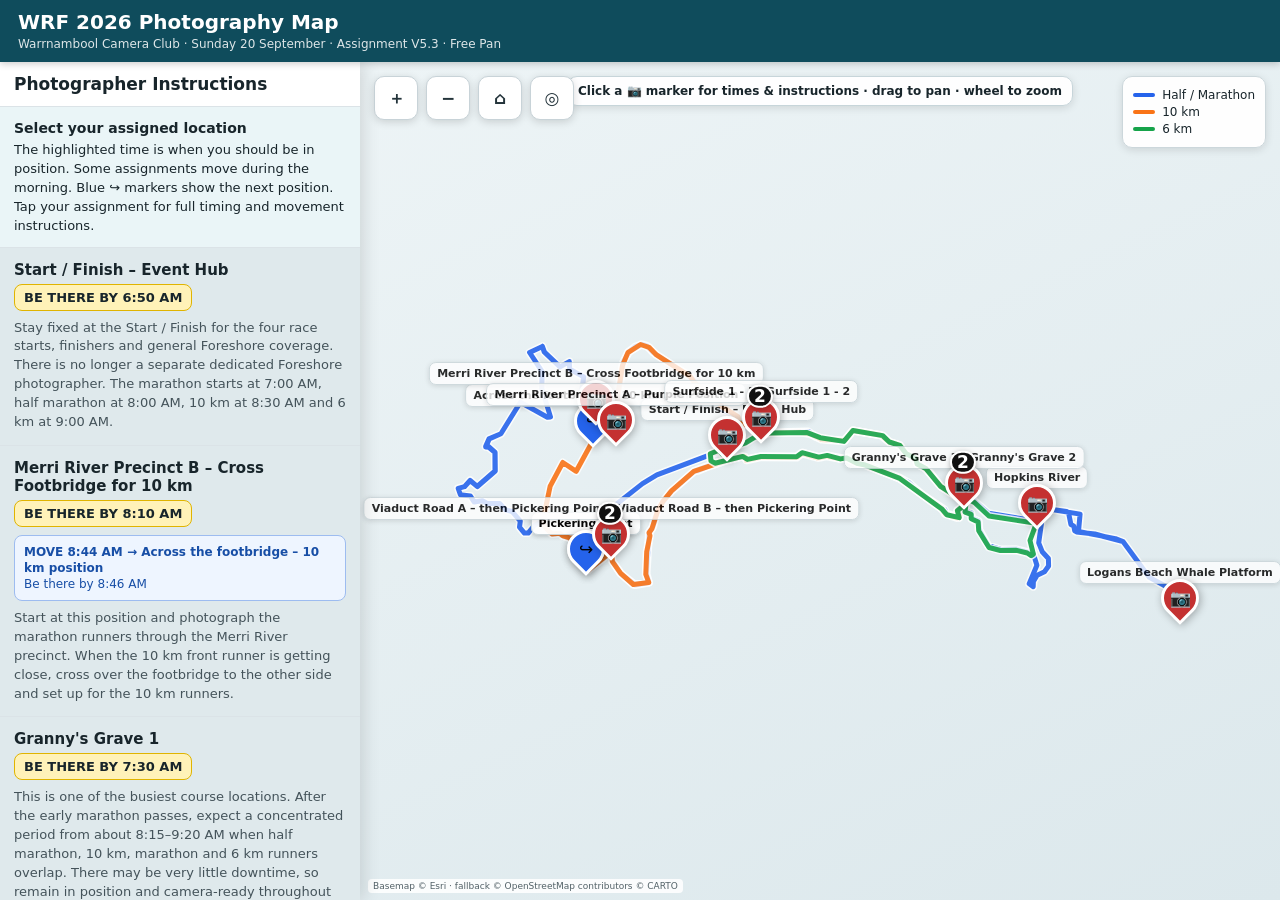
==== site/running-festival/index.html @ f6f51ef0 "Update index.html" ====
<!doctype html>
<html lang="en">
<head>
<meta charset="utf-8">
<meta name="viewport" content="width=device-width,initial-scale=1,viewport-fit=cover">
<meta name="theme-color" content="#0f4c5c">
<title>WRF 2026 Photography Map</title>
<style>
:root{--teal:#0f4c5c;--teal2:#14697a;--ink:#18252b;--muted:#5c6970;--panel:#fff;--line:#dbe3e7;--warn:#fff2b8;--warn-border:#e0b400;--bg:#eef3f5;--shadow:0 8px 28px rgba(0,0,0,.18)}
*{box-sizing:border-box}
html{height:100%;height:100dvh}
body{height:100%;min-height:100%;margin:0;font-family:system-ui,-apple-system,Segoe UI,Roboto,Arial,sans-serif;color:var(--ink);background:var(--bg);overscroll-behavior:none}
@supports(height:100svh){html{height:100svh}}
@supports(height:100dvh){html{height:100dvh}}
button,a{font:inherit}button{cursor:pointer}
#app{height:100%;min-height:0;display:grid;grid-template-rows:auto minmax(0,1fr);overflow:hidden}
header{background:var(--teal);color:#fff;padding:10px 14px;display:flex;align-items:center;gap:12px;z-index:40;box-shadow:0 2px 7px rgba(0,0,0,.2)}
header .title{min-width:0;flex:1}header h1{font-size:18px;line-height:1.15;margin:0;font-weight:750}header p{font-size:12px;margin:3px 0 0;opacity:.86;white-space:nowrap;overflow:hidden;text-overflow:ellipsis}
.header-btn{border:1px solid rgba(255,255,255,.55);background:#fff;color:var(--teal);border-radius:9px;padding:8px 10px;font-weight:800}.short-label{display:none}.desktop-hint{display:none}
main{position:relative;min-height:0;overflow:hidden}
#map{position:absolute;inset:0;background:linear-gradient(155deg,#edf4f6,#dce8ec);touch-action:none;overflow:hidden}
#tiles{position:absolute;inset:0;overflow:hidden}.tile{position:absolute;width:256px;height:256px;user-select:none;pointer-events:none}.tile.failed{display:none}
#overlay{position:absolute;inset:0;width:100%;height:100%;overflow:visible}.route{fill:none;stroke-linecap:round;stroke-linejoin:round;vector-effect:non-scaling-stroke}.route-shadow{fill:none;stroke:#fff;stroke-opacity:.82;stroke-width:8;stroke-linecap:round;stroke-linejoin:round;vector-effect:non-scaling-stroke}
.marker{position:absolute;transform:translate(-50%,-100%);z-index:8;border:0;background:transparent;padding:0}.pin{width:38px;height:38px;border-radius:50% 50% 50% 0;transform:rotate(-45deg);background:#c43131;border:3px solid #fff;box-shadow:0 2px 8px rgba(0,0,0,.3);display:grid;place-items:center}.pin span{transform:rotate(45deg);font-size:17px}.marker.selected .pin{background:#0f4c5c;scale:1.12}.marker-label{position:absolute;left:50%;top:5px;transform:translate(-50%,-100%);background:rgba(255,255,255,.96);border:1px solid #cad5d9;border-radius:7px;padding:4px 7px;font-size:11px;font-weight:700;white-space:nowrap;box-shadow:0 1px 5px rgba(0,0,0,.15);display:none}.marker.selected .marker-label{display:block}
.map-controls{position:absolute;top:10px;left:10px;z-index:25;display:grid;gap:7px}.map-controls button{width:42px;height:42px;border:1px solid #c8d3d8;background:#fff;border-radius:10px;box-shadow:0 2px 8px rgba(0,0,0,.15);font-weight:800;color:#24343b}.map-controls button.wide{width:auto;padding:0 11px}
.legend{position:absolute;right:10px;top:10px;z-index:22;background:rgba(255,255,255,.95);border:1px solid #ccd7db;border-radius:10px;padding:8px 10px;font-size:12px;box-shadow:0 2px 8px rgba(0,0,0,.12)}.leg{display:flex;gap:7px;align-items:center;margin:3px 0}.sw{width:22px;border-top:4px solid;border-radius:3px}
#drawer{position:absolute;z-index:35;background:#fff;box-shadow:var(--shadow);overflow:auto;overscroll-behavior:contain}.drawer-head{position:sticky;top:0;background:#fff;border-bottom:1px solid var(--line);padding:13px 14px;display:flex;align-items:center;gap:10px;z-index:3}.drawer-head h2{font-size:17px;margin:0;flex:1}.close{border:0;background:#eef3f5;border-radius:50%;width:34px;height:34px;font-size:18px}.mobile-back{display:none;border:0;background:#fff;color:#0f4c5c;border-radius:9px;padding:8px 10px;font-weight:800;margin-right:4px}
#listDrawer{left:0;top:0;bottom:0;width:min(380px,92vw);transform:translateX(-105%);transition:.2s ease}#listDrawer.open{transform:translateX(0)}
.location-card{padding:12px 14px;border-bottom:1px solid var(--line);cursor:pointer}.location-card:hover{background:#f4f8f9}.location-card h3{font-size:15px;margin:0 0 5px}.mini-time{display:inline-block;background:#fff2b8;border:1px solid #e0b400;border-radius:8px;padding:5px 9px;font-size:13px;font-weight:900}.mini-comment{font-size:13px;color:#44535a;margin:8px 0 0;line-height:1.45}.instruction-intro{padding:12px 14px;background:#eaf5f7;border-bottom:1px solid var(--line);font-size:13px;line-height:1.45}.instruction-intro strong{display:block;font-size:14px;margin-bottom:3px}
#detail{right:14px;bottom:14px;width:min(430px,calc(100vw - 28px));max-height:calc(100% - 28px);border-radius:14px;display:none}#detail.open{display:block}.detail-body{padding:14px}.place{font-size:20px;margin:0 0 3px}.photographer{color:var(--teal);font-weight:750;margin:0 0 10px}.be-there{background:var(--warn);border:1px solid var(--warn-border);border-radius:10px;padding:11px 12px;margin:0 0 12px}.be-there strong{display:block;font-size:21px;letter-spacing:.01em;margin-bottom:4px}.be-there p{margin:0;font-size:13px;line-height:1.4}
.actions{display:flex;gap:8px;flex-wrap:wrap;margin:10px 0 14px}.action{display:inline-flex;align-items:center;justify-content:center;text-decoration:none;border:1px solid #b9c9ce;background:#fff;color:#16333d;border-radius:9px;padding:9px 11px;font-weight:700;font-size:13px}.action.primary{background:var(--teal);border-color:var(--teal);color:#fff}
.section-title{font-size:13px;text-transform:uppercase;letter-spacing:.06em;color:#526167;margin:16px 0 8px;font-weight:800}.times{display:grid;grid-template-columns:repeat(2,minmax(0,1fr));gap:8px}.race{border:1px solid var(--line);border-left:5px solid var(--race);border-radius:9px;padding:8px}.race b{font-size:13px}.race .t{font-size:13px;margin-top:4px}.none{color:#89959a}.sequence{margin:0;padding:0;list-style:none;border-top:1px solid var(--line)}.sequence li{padding:7px 0;border-bottom:1px solid var(--line);font-size:13px}.sequence time{display:inline-block;width:72px;font-weight:800}.movement{margin:12px 0;padding:11px 12px;border:2px solid #2563eb;border-radius:10px;background:#eef5ff}.movement strong{display:block;font-size:15px;margin-bottom:5px;color:#174ea6}.movement p{margin:4px 0;font-size:13px;line-height:1.4}.footnote{font-size:11px;color:#6c797e;line-height:1.4;margin-top:14px;padding-top:10px;border-top:1px solid var(--line)}
.attribution{position:absolute;left:8px;bottom:7px;z-index:21;background:rgba(255,255,255,.88);padding:2px 5px;border-radius:4px;font-size:9px;color:#526167}.attribution a{color:#365d6a;text-decoration:none}.toast{position:absolute;left:50%;bottom:18px;transform:translateX(-50%) translateY(120px);background:#17242a;color:#fff;padding:9px 13px;border-radius:999px;font-size:12px;z-index:60;transition:.2s}.toast.show{transform:translateX(-50%) translateY(0)}
@media(max-width:720px){
  .full-label{display:none}.short-label{display:inline}
  body{overflow:hidden}
  header{
    padding:calc(9px + env(safe-area-inset-top,0px)) 12px 9px;
    min-height:58px;
  }
  header h1{font-size:16px}
  header p{font-size:11px}
  .header-btn,.close,.mobile-back,.action{min-height:44px}
  .header-btn{padding:8px 12px}
  .legend{font-size:11px;top:auto;bottom:10px;right:8px;padding:6px 8px}
  .map-controls{top:8px;left:8px}
  .map-controls button{width:44px;height:44px}
  .times{grid-template-columns:1fr}
  #instructionHint{
    top:58px!important;
    font-size:11px!important;
    max-width:calc(100% - 20px);
    white-space:normal!important;
    text-align:center
  }

  /* Full-screen mobile panels. The panel itself never scrolls;
     only the content section does. This is consistent across
     iPhone Safari and Android Chrome. */
  #listDrawer,#detail{
    position:fixed;
    inset:0;
    width:100%!important;
    height:100%;
    height:100dvh;
    max-height:none!important;
    border-radius:0!important;
    transform:none!important;
    background:#fff;
    overflow:hidden!important;
    overscroll-behavior:none;
    padding:0;
    z-index:100;
    display:none;
    flex-direction:column;
  }
  @supports(height:100svh){
    #listDrawer,#detail{height:100svh}
  }
  @supports(height:100dvh){
    #listDrawer,#detail{height:100dvh}
  }
  #listDrawer.open,#detail.open{display:flex}

  #listDrawer .drawer-head,#detail .drawer-head{
    position:relative;
    flex:0 0 auto;
    top:auto;
    padding:calc(10px + env(safe-area-inset-top,0px)) 14px 10px;
    min-height:60px;
    background:#0f4c5c;
    color:#fff;
    border-bottom:0;
    box-shadow:0 2px 8px rgba(0,0,0,.15);
    z-index:3;
  }
  #listDrawer .drawer-head h2,#detail .drawer-head h2{
    font-size:19px;
    line-height:1.2;
  }
  .close{
    background:#fff;
    color:#0f4c5c;
    width:44px;
    height:44px;
    flex:0 0 44px;
  }
  .mobile-back{
    display:inline-flex!important;
    align-items:center;
    justify-content:center;
    min-width:90px;
    height:44px;
    margin-right:2px;
  }

  .instruction-intro{
    flex:0 0 auto;
    background:#eef7f9;
    font-size:14px;
    line-height:1.45;
    padding:13px 16px;
  }
  #locationList{
    flex:1 1 auto;
    min-height:0;
    overflow-y:auto;
    overflow-x:hidden;
    -webkit-overflow-scrolling:touch;
    overscroll-behavior-y:contain;
    touch-action:pan-y;
    padding-bottom:calc(18px + env(safe-area-inset-bottom,0px));
  }
  .location-card{
    padding:16px;
    border-bottom:1px solid #dbe3e7;
    background:#fff;
  }
  .location-card h3{font-size:18px;margin-bottom:8px}
  .mini-time{font-size:15px;padding:7px 10px}
  .mini-comment{font-size:15px;line-height:1.5;color:#33434a}

  #detail .detail-body{
    flex:1 1 auto;
    min-height:0;
    overflow-y:auto;
    overflow-x:hidden;
    -webkit-overflow-scrolling:touch;
    overscroll-behavior-y:contain;
    touch-action:pan-y;
    padding:16px 16px calc(24px + env(safe-area-inset-bottom,0px));
  }
  .place{font-size:23px}
  .be-there{padding:14px}
  .be-there strong{font-size:24px}
  .be-there p{font-size:15px;line-height:1.5}
  .actions{display:grid;grid-template-columns:1fr;gap:8px}
  .action{
    font-size:15px;
    padding:11px 13px;
    display:flex;
    align-items:center;
    justify-content:center;
  }
  .section-title{font-size:14px}
  .race b,.race .t,.sequence li{font-size:15px}
  .sequence time{width:80px}
  .footnote{font-size:13px}
  .movement{scroll-margin-top:72px}

  body.instructions-open #map{visibility:hidden}
}

/* Desktop layout: persistent location list + large map + optional detail panel */
@media(min-width:900px){
  .mobile-hint{display:none}.desktop-hint{display:inline}
  header{
    min-height:62px;
    padding:10px 18px;
  }
  header h1{font-size:20px}
  header p{font-size:12px}
  #locationsBtn{display:none}

  main{background:#dfe9ec}

  #listDrawer{
    display:flex;
    flex-direction:column;
    position:absolute;
    left:0;top:0;bottom:0;
    width:360px;
    transform:none!important;
    border-radius:0;
    box-shadow:4px 0 16px rgba(0,0,0,.12);
    overflow:hidden;
    z-index:32;
  }
  #listDrawer .drawer-head{
    position:relative;
    flex:0 0 auto;
    padding:12px 14px;
    background:#fff;
  }
  #listDrawer .close{display:none}
  #listDrawer .instruction-intro{
    flex:0 0 auto;
    padding:11px 14px;
  }
  #locationList{
    flex:1 1 auto;
    min-height:0;
    overflow-y:auto;
    overscroll-behavior:contain;
  }

  #map{
    left:360px;
    right:0;
    cursor:grab;
  }
  #map:active{cursor:grabbing}

  .map-controls{
    top:14px;
    left:14px;
    display:flex;
    gap:8px;
  }
  .map-controls button{
    width:44px;height:44px;
    font-size:17px;
  }
  .legend{
    right:14px;
    top:14px;
    font-size:12px;
  }
  #instructionHint{
    top:14px!important;
    font-size:12px!important;
  }

  #detail{
    position:absolute;
    top:0;right:0;bottom:0;
    width:430px;
    max-height:none;
    border-radius:0;
    box-shadow:-4px 0 18px rgba(0,0,0,.16);
    overflow:hidden;
    z-index:36;
  }
  #detail.open{display:flex;flex-direction:column}
  #detail .drawer-head{
    position:relative;
    flex:0 0 auto;
    background:#fff;
  }
  #detail .detail-body{
    flex:1 1 auto;
    min-height:0;
    overflow-y:auto;
    padding:16px;
  }
  #detail .mobile-back{display:none!important}

  .location-card{
    padding:13px 14px;
  }
  .location-card h3{font-size:15px}
  .location-card:hover{background:#edf5f7}
  .location-card:focus-within{background:#edf5f7}

  .marker-label{
    display:block;
    opacity:.86;
  }
  .marker.selected .marker-label{opacity:1}
}

/* On wide desktop screens, keep the map visible beside the detail panel. */
@media(min-width:1250px){
  body.detail-open #map{right:430px}
}

@media(min-width:1000px){#detail{right:18px;bottom:18px}.marker-label{display:block;opacity:.82}.marker.selected .marker-label{opacity:1}}

.marker-group{position:absolute;transform:translate(-50%,-100%);z-index:12}
.marker-group .pin{position:relative}
.marker-count{
  position:absolute;right:-11px;top:-11px;min-width:23px;height:23px;padding:0 5px;
  border-radius:999px;background:#111;color:#fff;border:2px solid #fff;
  font-size:11px;font-weight:800;line-height:19px;text-align:center;
  box-shadow:0 1px 5px rgba(0,0,0,.28)
}

.group-tabs{
  display:flex;gap:6px;margin:10px 0 14px;overflow-x:auto;
  -webkit-overflow-scrolling:touch;scrollbar-width:none
}
.group-tabs::-webkit-scrollbar{display:none}
.group-tab{
  flex:0 0 auto;min-height:40px;padding:8px 12px;border:1px solid #b8c7ce;
  border-radius:999px;background:#fff;color:#27424d;font-size:13px;
  font-weight:800;cursor:pointer;white-space:nowrap;text-decoration:none;
  display:inline-flex;align-items:center;justify-content:center
}
.group-tab.active{background:#0f4c5c;color:#fff;border-color:#0f4c5c}

</style>
</head>
<body>
<div id="app">
<header>
  <div class="title"><h1>WRF 2026 Photography Map</h1><p>Warrnambool Camera Club · Sunday 20 September · Assignment V5.3 · Free Pan</p></div>
  <button class="header-btn" id="locationsBtn"><span class="full-label">Photographer Instructions</span><span class="short-label">Instructions</span></button>
</header>
<main>
  <div id="map" aria-label="Race course photography map">
    <div id="tiles"></div>
    <svg id="overlay"><g id="routeLayer"></g></svg>
    <div id="markerLayer"></div>
    <div class="map-controls">
      <button id="zoomIn" title="Zoom in">＋</button>
      <button id="zoomOut" title="Zoom out">−</button>
      <button id="fitBtn" title="Show full course">⌂</button>
      <button id="locateBtn" title="Show my location">◎</button>
    </div>
    <div id="instructionHint" style="position:absolute;left:50%;top:10px;transform:translateX(-50%);z-index:23;background:rgba(255,255,255,.96);border:1px solid #c7d5da;border-radius:10px;padding:7px 10px;font-size:12px;font-weight:750;box-shadow:0 2px 8px rgba(0,0,0,.12);white-space:nowrap">
      <span class="mobile-hint">Tap a 📷 marker for times &amp; instructions</span><span class="desktop-hint">Click a 📷 marker for times &amp; instructions · drag to pan · wheel to zoom</span>
    </div>
    <div class="legend">
      <div class="leg"><span class="sw" style="border-color:#2563eb"></span>Half / Marathon</div>
      <div class="leg"><span class="sw" style="border-color:#f97316"></span>10 km</div>
      <div class="leg"><span class="sw" style="border-color:#16a34a"></span>6 km</div>
    </div>
    <div class="attribution">Basemap © Esri · fallback © OpenStreetMap contributors © CARTO</div>
  </div>

  <section id="listDrawer" class="drawer" aria-label="Camera locations">
    <div class="drawer-head"><h2>Photographer Instructions</h2><button class="close" data-close="listDrawer">×</button></div>
    <div class="instruction-intro"><strong>Select your assigned location</strong>The highlighted time is when you should be in position. Some assignments move during the morning. Blue ↪ markers show the next position. Tap your assignment for full timing and movement instructions.</div>
    <div id="locationList"></div>
  </section>

  <section id="detail" class="drawer" aria-live="polite">
    <div class="drawer-head"><button class="mobile-back" id="backToLocations">‹ Back</button><h2>Camera location</h2><button class="close" data-close="detail">×</button></div>
    <div class="detail-body" id="detailBody"></div>
  </section>
  <div class="toast" id="toast"></div>
</main>
</div>
<script>
window.WRF_DATA={"event":{"title":"Warrnambool Running Festival 2026","subtitle":"Warrnambool Camera Club Photography Map","date":"Sunday 20 September 2026","starts":{"Marathon":"7:00 AM","Half Marathon":"8:00 AM","10 km":"8:30 AM","6 km":"9:00 AM"},"note":"Version 4 \u2013 Dynamic photographer assignments. There is no dedicated Foreshore photographer. Two photographers work the Merri River precinct, with one crossing the footbridge for the 10 km field. Two photographers start on Viaduct Road and later move to Pickering Point. Front-runner times are planning estimates."},"routes":[{"name":"Half / Marathon course","color":"#2563eb","polyline":"xriiFqqsdZNvAs@Z`Ida@tBvFlJlQ`TeAhDoCrC{E[gGuBf@yBAyLm@cA_A}B_@sEgCsC_DgG_KaDgR{AS{@h@lJte@tBvFlJlQ`TeAhDoCrC{E[gGuBf@{Ok@{AcAkEiAwFqEiHkLA{@aBwG_BgNf@oAe@gFBeRw@}Az@{GWqCd@_GIcBbAiD`AeHhCgLfAcDbDkF`EuJt@]TiARyC}A^s@qAs@[Fg@nBVXgBdAIf@uBtBItEyCp@wEAgGd@cEd@o@Mq@vC{@xFbCd@cAeACsAaAm@{BmAgAcBB{AhBwBz@oMsAj@iKL_@|Ci@Vq@~@OL]ZqHdBkN`NeMlDsKtCE`Bq@Na@vATNsAcBf@Sv@aBp@uCDmDrKaNdMg@`C_BxRiF[sA~StDd@kBzY_GvJdA\\O`BaD~HoF~Fy@pCmA\\}@~CoBlBm@rDuApBcA|NjCpCMlHg@xDgAbCLfS^hC}@AyA`GS`C{@RqB~GiAl@sJdO}HhRyAjBQnAZpB`AnBfC`BdRrBfLBM~@cBhCeDnC}@N{AfEcDb@iFc@gBnFeBDfA~CiEnGiA\\pAzE`GuE`FB|JsCBr@gEnMfLlIdAhEhBx@Ds@dAkBxFCnErHoA|BpA~ATjBtAe@NiDnAaAMmC`@oA@wEtAcBTqB~BkCpALnAsA?_AcBgBk@aB^yAj@EHi@dAeAIeCb@u@^qCNF[k@b@]~ARrBi@t@mApA[v@aB_EqHsBJ_@wAvEYhDoCxC{Fa@gFuBf@{Ok@{AcAkEiAwFqEiHkLcBsI_BgNf@oAe@gFBeRw@}Az@{GWqCd@_GIcBbAiD`AeHpEkQbDkF`EuJt@]n@{EUMmAd@s@qAs@[Fg@nBVXgBdAIf@uBtBItEyCp@wEAgGd@cEd@o@Mq@vC{@xFbCd@cAeACsAaAm@{BmAgAcBB{AhBwBz@oMsAj@iKL_@~Ci@Tq@~@OL]Z{HdBaN`NeMlDsKtCEjA_@d@s@vATNsAcBf@Sv@aBp@uCDmDrKaNdMg@`C_BxRiF[sA`TtDb@kBzY_GvJdA\\O`BaD~HuDrDiBbDIx@mA\\}@~CoBlBm@rDuApBcA|NjCpCMnHg@tDiAdCNfS^hC{@A_B`GO~B{@TqB~GiAl@wJnOyH~QyAjBStA~AzEfC`BdRrBfLBM~@cBhCeDnC}@N{AfEqEb@{Dc@gBnFeBDfA~CcEfGoAd@pAzE`GuE`FB|JsCBr@gEnMdLlIdAlEbBv@Bs@jAiBzFAnEpHqAxBtA~ATjBtAe@NiDnAaAMmC`@oA@wEtAcBTqB~BkCpALnAsA?aAcBeBk@aB^yAj@Eh@wAd@WIeCb@u@^qCNF[k@b@]|ARtBi@t@mApA[v@aB_EqHsBJ_@wAvEYhDoCxC{Fa@gFkBd@cC?yLm@cA_A}B_@sEgCsC_DgG_KaDgR{AQy@h@h@lCt@[OwA","points":392},{"name":"10 km course","color":"#f97316","polyline":"jriiFkqsdZRtAu@b@r@hDbBK\\m@_BuNBg@n@Wg@kFBsRw@yA|@qGUqC`@oFKkBfAoDPwBvDeR~KwUz@o@v@mECe@YEcAb@s@qAaBo@O`BaD~HoF~Fy@pCmA\\}@~CoBlBm@rDyAnC_A~MfClCMjKiA~DYxDJ`Ob@zBeAIcBjKwAb@oC~G_IlMiA~@cHdQeB~Be@pClBvEjD|AhLtAnPPM~@cBhCd@xA]P~OzJuBdF|HvEvM~BpAe@xAwBIeCb@u@^qCNF[k@b@]|ARtBi@t@mApA[v@aB_EqHsBJ_@wA`F]|CmCtCyE[gGkBr@qHOuEw@i@Ns@q@wFcByByAkCqCeG}JeDsR}AQw@h@h@nCf@YSsA","points":99},{"name":"6 km course","color":"#16a34a","polyline":"briiFwqsdZZbBs@r@n@rC~AK^cA{A{Mf@oAe@gFBeRw@}Az@{GWqCn@cFKkBfAoDPwBvDeR~KwUfAmAf@uE}A\\s@qAs@YFe@rBN\\iBz@?j@wBrBI`FoDf@cECeGd@eE`@cASe@uDx@eFkBcBlXuDtF_AxCVHO`BaD~HoF~Fy@pCmA\\}@~CoBlBm@rDuAnBcA~NpCxCq@vKcA|EB|Rz@jGhAvCnBlLb@W[_B","points":61}],"locations":[{"id":"start-finish-event-hub","name":"Start / Finish \u2013 Event Hub","photographer":"","lat":-38.392931,"lon":142.482328,"beThereBy":"6:50 AM","comment":"Stay fixed at the Start / Finish for the four race starts, finishers and general Foreshore coverage. There is no longer a separate dedicated Foreshore photographer. The marathon starts at 7:00 AM, half marathon at 8:00 AM, 10 km at 8:30 AM and 6 km at 9:00 AM.","raceTimes":{"Marathon":[{"time":"7:00 AM","km":0.0},{"time":"7:13 AM","km":3.1},{"time":"10:01 AM","km":42.0}],"Half Marathon":[{"time":"8:00 AM","km":0.0},{"time":"8:10 AM","km":3.1}],"10 km":[{"time":"8:30 AM","km":0.0},{"time":"9:02 AM","km":10.1}],"6 km":[{"time":"9:00 AM","km":0.0},{"time":"9:19 AM","km":6.2}]},"chronological":[{"time":"7:00 AM","race":"Marathon","km":0.0},{"time":"7:13 AM","race":"Marathon","km":3.1},{"time":"8:00 AM","race":"Half Marathon","km":0.0},{"time":"8:10 AM","race":"Half Marathon","km":3.1},{"time":"8:30 AM","race":"10 km","km":0.0},{"time":"9:00 AM","race":"6 km","km":0.0},{"time":"9:02 AM","race":"10 km","km":10.1},{"time":"9:19 AM","race":"6 km","km":6.2},{"time":"10:01 AM","race":"Marathon","km":42.0}]},{"id":"merri-river-east-move","name":"Merri River Precinct B \u2013 Cross Footbridge for 10 km","photographer":"","lat":-38.390534,"lon":142.471071,"beThereBy":"8:10 AM","comment":"Start at this position and photograph the marathon runners through the Merri River precinct. When the 10 km front runner is getting close, cross over the footbridge to the other side and set up for the 10 km runners.","raceTimes":{"Marathon":[{"time":"8:16 AM","km":11.3},{"time":"9:32 AM","km":28.9}],"Half Marathon":[{"time":"8:47 AM","km":14.2}],"10 km":[{"time":"8:49 AM","km":5.9}],"6 km":[]},"chronological":[{"time":"8:16 AM","race":"Marathon","km":11.3},{"time":"8:47 AM","race":"Half Marathon","km":14.2},{"time":"8:49 AM","race":"10 km","km":5.9},{"time":"9:32 AM","race":"Marathon","km":28.9}],"movement":[{"leaveBy":"8:44 AM","arriveBy":"8:46 AM","name":"Across the footbridge \u2013 10 km position","lat":-38.392026,"lon":142.470827,"note":"At about 8:44 AM, cross over the footbridge and be ready on the other side by about 8:46 AM. The 10 km leader is expected in this precinct at about 8:49 AM, so this gives only a few minutes to reposition. From there concentrate on the 10 km field."}]},{"id":"granny-s-grave-1","name":"Granny's Grave 1","photographer":"","lat":-38.3961965,"lon":142.5026347,"beThereBy":"7:30 AM","comment":"This is one of the busiest course locations. After the early marathon passes, expect a concentrated period from about 8:15\u20139:20 AM when half marathon, 10 km, marathon and 6 km runners overlap. There may be very little downtime, so remain in position and camera-ready throughout that period.","raceTimes":{"Marathon":[{"time":"7:35 AM","km":8.2},{"time":"7:59 AM","km":13.8},{"time":"8:52 AM","km":26.0},{"time":"9:16 AM","km":31.6}],"Half Marathon":[{"time":"8:16 AM","km":5.2},{"time":"8:35 AM","km":10.8}],"10 km":[{"time":"8:37 AM","km":2.4}],"6 km":[{"time":"9:07 AM","km":2.4},{"time":"9:12 AM","km":4.0}]},"chronological":[{"time":"7:35 AM","race":"Marathon","km":8.2},{"time":"7:59 AM","race":"Marathon","km":13.8},{"time":"8:16 AM","race":"Half Marathon","km":5.2},{"time":"8:35 AM","race":"Half Marathon","km":10.8},{"time":"8:37 AM","race":"10 km","km":2.4},{"time":"8:52 AM","race":"Marathon","km":26.0},{"time":"9:07 AM","race":"6 km","km":2.4},{"time":"9:12 AM","race":"6 km","km":4.0},{"time":"9:16 AM","race":"Marathon","km":31.6}]},{"id":"granny-s-grave-2","name":"Granny's Grave 2","photographer":"","lat":-38.3960465,"lon":142.5026821,"beThereBy":"7:30 AM","comment":"This is one of the busiest course locations. After the early marathon passes, expect a concentrated period from about 8:15\u20139:20 AM when half marathon, 10 km, marathon and 6 km runners overlap. There may be very little downtime, so remain in position and camera-ready throughout that period.","raceTimes":{"Marathon":[{"time":"7:35 AM","km":8.2},{"time":"7:59 AM","km":13.8},{"time":"8:52 AM","km":26.0},{"time":"9:16 AM","km":31.6}],"Half Marathon":[{"time":"8:16 AM","km":5.2},{"time":"8:35 AM","km":10.8}],"10 km":[{"time":"8:37 AM","km":2.4}],"6 km":[{"time":"9:07 AM","km":2.4},{"time":"9:12 AM","km":4.0}]},"chronological":[{"time":"7:35 AM","race":"Marathon","km":8.2},{"time":"7:59 AM","race":"Marathon","km":13.8},{"time":"8:16 AM","race":"Half Marathon","km":5.2},{"time":"8:35 AM","race":"Half Marathon","km":10.8},{"time":"8:37 AM","race":"10 km","km":2.4},{"time":"8:52 AM","race":"Marathon","km":26.0},{"time":"9:07 AM","race":"6 km","km":2.4},{"time":"9:12 AM","race":"6 km","km":4.0},{"time":"9:16 AM","race":"Marathon","km":31.6}]},{"id":"hopkins-river","name":"Hopkins River","photographer":"","lat":-38.3975534,"lon":142.5089138,"beThereBy":"7:35 AM","comment":"There are several separate waves here. The marathon passes early, then the half marathon arrives around 8:22\u20138:33 AM. The busiest period is about 8:55\u20139:15 AM, when the marathon and 6 km leaders pass within only a few minutes of each other. Stay set up through that whole window.","raceTimes":{"Marathon":[{"time":"7:42 AM","km":9.8},{"time":"7:56 AM","km":13.2},{"time":"8:59 AM","km":27.7},{"time":"9:13 AM","km":30.9}],"Half Marathon":[{"time":"8:22 AM","km":6.8},{"time":"8:33 AM","km":10.1}],"10 km":[],"6 km":[{"time":"9:10 AM","km":3.4}]},"chronological":[{"time":"7:42 AM","race":"Marathon","km":9.8},{"time":"7:56 AM","race":"Marathon","km":13.2},{"time":"8:22 AM","race":"Half Marathon","km":6.8},{"time":"8:33 AM","race":"Half Marathon","km":10.1},{"time":"8:59 AM","race":"Marathon","km":27.7},{"time":"9:10 AM","race":"6 km","km":3.4},{"time":"9:13 AM","race":"Marathon","km":30.9}]},{"id":"logans-beach-whale-platform","name":"Logans Beach Whale Platform","photographer":"","lat":-38.4039326,"lon":142.5211629,"beThereBy":"7:40 AM","comment":"This is mainly a long-course location and should be less hectic than the shared sections. Expect the marathon leader at about 7:49 AM, the half marathon leader around 8:27 AM, then the marathon leader again near 9:06 AM. There should be useful gaps between the major waves.","raceTimes":{"Marathon":[{"time":"7:49 AM","km":11.4},{"time":"9:06 AM","km":29.3}],"Half Marathon":[{"time":"8:27 AM","km":8.4}],"10 km":[],"6 km":[]},"chronological":[{"time":"7:49 AM","race":"Marathon","km":11.4},{"time":"8:27 AM","race":"Half Marathon","km":8.4},{"time":"9:06 AM","race":"Marathon","km":29.3}]},{"id":"surfside-1-1","name":"Surfside 1 - 1","photographer":"","lat":-38.3917147,"lon":142.4852354,"beThereBy":"8:00 AM","comment":"Expect the marathon first at about 8:07 AM, then a very busy short period around 8:40\u20138:45 AM when the half marathon and 10 km leaders arrive only a couple of minutes apart. The marathon leader returns later around 9:24 AM. Be ready for mixed race fields through the middle part of the morning.","raceTimes":{"Marathon":[{"time":"8:07 AM","km":15.6},{"time":"9:24 AM","km":33.3}],"Half Marathon":[{"time":"8:41 AM","km":12.6}],"10 km":[{"time":"8:43 AM","km":4.2}],"6 km":[]},"chronological":[{"time":"8:07 AM","race":"Marathon","km":15.6},{"time":"8:41 AM","race":"Half Marathon","km":12.6},{"time":"8:43 AM","race":"10 km","km":4.2},{"time":"9:24 AM","race":"Marathon","km":33.3}]},{"id":"surfside-1-2","name":"Surfside 1 - 2","photographer":"","lat":-38.3917071,"lon":142.4853318,"beThereBy":"8:00 AM","comment":"Expect the marathon first at about 8:07 AM, then a very busy short period around 8:40\u20138:45 AM when the half marathon and 10 km leaders arrive only a couple of minutes apart. The marathon leader returns later around 9:24 AM. Be ready for mixed race fields through the middle part of the morning.","raceTimes":{"Marathon":[{"time":"8:07 AM","km":15.6},{"time":"9:24 AM","km":33.3}],"Half Marathon":[{"time":"8:41 AM","km":12.6}],"10 km":[{"time":"8:43 AM","km":4.2}],"6 km":[]},"chronological":[{"time":"8:07 AM","race":"Marathon","km":15.6},{"time":"8:41 AM","race":"Half Marathon","km":12.6},{"time":"8:43 AM","race":"10 km","km":4.2},{"time":"9:24 AM","race":"Marathon","km":33.3}]},{"id":"merri-river","name":"Merri River Precinct A \u2013 Purple Position","photographer":"","lat":-38.391926,"lon":142.472799,"beThereBy":"8:10 AM","comment":"Stay at the Purple position on the Price Street side of the Merri precinct. Photograph the runners through this section and remain here while the second Merri photographer moves across for the 10 km field.","raceTimes":{"Marathon":[{"time":"8:16 AM","km":17.6},{"time":"9:32 AM","km":35.4}],"Half Marathon":[{"time":"8:47 AM","km":14.6}],"10 km":[{"time":"8:49 AM","km":6.3}],"6 km":[]},"chronological":[{"time":"8:16 AM","race":"Marathon","km":17.6},{"time":"8:47 AM","race":"Half Marathon","km":14.6},{"time":"8:49 AM","race":"10 km","km":6.3},{"time":"9:32 AM","race":"Marathon","km":35.4}],"movement":[]},{"id":"viaduct-pickering-early","name":"Viaduct Road A \u2013 then Pickering Point","photographer":"","lat":-38.399636,"lon":142.472367,"beThereBy":"7:00 AM","comment":"START AT VIADUCT ROAD and be in position by 7:00 AM for the marathon. Photograph the marathon runners first, then the front of the 10 km field. As soon as the front 10 km runners are through, move across to Pickering Point. This is the early mover and should be at Pickering in time for the half-marathon leaders.","raceTimes":{"Marathon":[{"time":"8:36 AM","km":22.3},{"time":"9:52 AM","km":39.9}],"Half Marathon":[{"time":"9:03 AM","km":19.3}],"10 km":[{"time":"8:55 AM","km":8.1}],"6 km":[]},"chronological":[{"time":"8:36 AM","race":"Marathon","km":22.3},{"time":"8:55 AM","race":"10 km","km":8.1},{"time":"9:03 AM","race":"Half Marathon","km":19.3},{"time":"9:52 AM","race":"Marathon","km":39.9}],"movement":[{"leaveBy":"8:56 AM","arriveBy":"8:59 AM","name":"Pickering Point","lat":-38.400599,"lon":142.470157,"note":"MOVE TO PICKERING POINT immediately after the front 10 km runners. Aim to be in position by 8:59 AM for the half-marathon leaders, then remain for the later marathon pass."}]},{"id":"viaduct-pickering-late","name":"Viaduct Road B \u2013 then Pickering Point","photographer":"","lat":-38.399556000000004,"lon":142.47241699999998,"beThereBy":"7:00 AM","comment":"START AT VIADUCT ROAD and be in position by 7:00 AM for the marathon. Photograph the marathon runners first, then stay longer for more of the 10 km field. Once you have good 10 km coverage, move across to Pickering Point for the later marathon runners.","raceTimes":{"Marathon":[{"time":"8:36 AM","km":22.3},{"time":"9:52 AM","km":39.9}],"Half Marathon":[{"time":"9:03 AM","km":19.3}],"10 km":[{"time":"8:55 AM","km":8.1}],"6 km":[]},"chronological":[{"time":"8:36 AM","race":"Marathon","km":22.3},{"time":"8:55 AM","race":"10 km","km":8.1},{"time":"9:03 AM","race":"Half Marathon","km":19.3},{"time":"9:52 AM","race":"Marathon","km":39.9}],"movement":[{"leaveBy":"9:10 AM","arriveBy":"9:15 AM","name":"Pickering Point","lat":-38.400599,"lon":142.470157,"note":"MOVE TO PICKERING POINT after giving the 10 km field longer coverage. Be there well before the later marathon leader, expected around 9:51\u20139:52 AM."}]}]};</script>
<script>
(()=>{
'use strict';
const D=window.WRF_DATA;
function decodePolyline(s){let i=0,lat=0,lon=0,a=[];while(i<s.length){let b,sh=0,r=0;do{b=s.charCodeAt(i++)-63;r|=(b&31)<<sh;sh+=5}while(b>=32);lat+=r&1?~(r>>1):r>>1;sh=0;r=0;do{b=s.charCodeAt(i++)-63;r|=(b&31)<<sh;sh+=5}while(b>=32);lon+=r&1?~(r>>1):r>>1;a.push([lat/1e5,lon/1e5])}return a}
D.routes.forEach(r=>{if(r.polyline&&!r.coordinates)r.coordinates=decodePolyline(r.polyline)});
const map=document.getElementById('map'), tiles=document.getElementById('tiles'), svg=document.getElementById('overlay'), routeLayer=document.getElementById('routeLayer'), markerLayer=document.getElementById('markerLayer');
const detail=document.getElementById('detail'), detailBody=document.getElementById('detailBody'), listDrawer=document.getElementById('listDrawer');
const raceColors={'Marathon':'#2563eb','Half Marathon':'#7c3aed','10 km':'#f97316','6 km':'#16a34a'};
let W=1,H=1,zoom=14,center={lat:-38.396,lon:142.490},drag=null,selected=null,userMarker=null,tileDragX=0,tileDragY=0;


function world(lat,lon,z){const scale=256*Math.pow(2,z); const x=(lon+180)/360*scale; const s=Math.sin(lat*Math.PI/180); const y=(.5-Math.log((1+s)/(1-s))/(4*Math.PI))*scale; return{x,y};}
function unworld(x,y,z){const scale=256*Math.pow(2,z);const lon=x/scale*360-180;const n=Math.PI-2*Math.PI*y/scale;const lat=180/Math.PI*Math.atan(.5*(Math.exp(n)-Math.exp(-n)));return{lat,lon};}
function screen(lat,lon){const c=world(center.lat,center.lon,zoom),p=world(lat,lon,zoom);return{x:W/2+(p.x-c.x),y:H/2+(p.y-c.y)};}
function centerFromScreenShift(dx,dy){const c=world(center.lat,center.lon,zoom);center=unworld(c.x-dx,c.y-dy,zoom);}
function tileUrl(z,x,y,provider=0){
  if(provider===0)return `https://server.arcgisonline.com/ArcGIS/rest/services/World_Street_Map/MapServer/tile/${z}/${y}/${x}`;
  const s=['a','b','c','d'][Math.abs(x+y)%4];return `https://${s}.basemaps.cartocdn.com/rastertiles/voyager/${z}/${x}/${y}.png`;
}
function renderTiles(){
  tiles.innerHTML=''; const c=world(center.lat,center.lon,zoom); const left=c.x-W/2, top=c.y-H/2; const x0=Math.floor(left/256), y0=Math.floor(top/256), x1=Math.floor((left+W)/256), y1=Math.floor((top+H)/256); const max=Math.pow(2,zoom);
  for(let ty=y0;ty<=y1;ty++)for(let tx=x0;tx<=x1;tx++){
    if(ty<0||ty>=max)continue; const wx=((tx%max)+max)%max; const img=new Image(); img.className='tile'; img.style.left=(tx*256-left)+'px'; img.style.top=(ty*256-top)+'px'; img.alt=''; img.draggable=false; img.dataset.fallback='0'; img.src=tileUrl(zoom,wx,ty,0); img.onerror=()=>{if(img.dataset.fallback==='0'){img.dataset.fallback='1';img.src=tileUrl(zoom,wx,ty,1);}else img.classList.add('failed');}; tiles.appendChild(img);
  }
}
function pathD(coords){return coords.map((p,i)=>{const q=screen(p[0],p[1]);return(i?'L':'M')+q.x.toFixed(1)+' '+q.y.toFixed(1)}).join(' ')}
function renderRoutes(){routeLayer.innerHTML='';D.routes.forEach(r=>{const shadow=document.createElementNS('http://www.w3.org/2000/svg','path');shadow.setAttribute('d',pathD(r.coordinates));shadow.setAttribute('class','route-shadow');routeLayer.appendChild(shadow);const p=document.createElementNS('http://www.w3.org/2000/svg','path');p.setAttribute('d',pathD(r.coordinates));p.setAttribute('class','route');p.setAttribute('stroke',r.color);p.setAttribute('stroke-width','5');p.setAttribute('stroke-opacity','.9');routeLayer.appendChild(p);});}

function haversineMeters(a,b){
  const R=6371000,toRad=v=>v*Math.PI/180;
  const dLat=toRad(b.lat-a.lat),dLon=toRad(b.lon-a.lon);
  const la1=toRad(a.lat),la2=toRad(b.lat);
  const h=Math.sin(dLat/2)**2+Math.cos(la1)*Math.cos(la2)*Math.sin(dLon/2)**2;
  return 2*R*Math.asin(Math.sqrt(h));
}
function locationGroupFor(id){
  const base=D.locations.find(x=>x.id===id);
  if(!base)return [];
  return D.locations
    .filter(x=>haversineMeters(base,x)<=35)
    .sort((a,b)=>a.name.localeCompare(b.name));
}

function renderMarkers(){
  markerLayer.querySelectorAll('[data-marker],.marker-group,.move-marker').forEach(e=>e.remove());

  const used=new Set();
  D.locations.forEach(l=>{
    if(used.has(l.id))return;

    const group=D.locations.filter(x=>!used.has(x.id)&&haversineMeters(l,x)<=35);
    group.forEach(x=>used.add(x.id));

    const anchor=group[0];
    const q=screen(anchor.lat,anchor.lon);
    const el=document.createElement('button');

    if(group.length>1){
      el.className='marker marker-group';
      el.dataset.group=group.map(x=>x.id).join(',');
      el.innerHTML=`<span class="marker-label">${escapeHtml(group.map(x=>x.name).join(' / '))}</span><span class="pin"><span>📷</span><span class="marker-count">${group.length}</span></span>`;
      el.title=`${group.length} photographers at this location`;
      el.addEventListener('click',e=>{e.stopPropagation();openLocation(group[0].id,true)});
    }else{
      el.className='marker';
      el.dataset.marker=anchor.id;
      el.innerHTML=`<span class="marker-label">${escapeHtml(anchor.photographer||anchor.name)}</span><span class="pin"><span>📷</span></span>`;
      el.title=anchor.name;
      el.addEventListener('click',e=>{e.stopPropagation();openLocation(anchor.id,true)});
    }

    el.style.left=q.x+'px';
    el.style.top=q.y+'px';
    if(group.some(x=>x.id===selected))el.classList.add('selected');
    markerLayer.appendChild(el);
  });

  D.locations.forEach(l=>(l.movement||[]).forEach(m=>{
    const el=document.createElement('button');
    el.className='marker move-marker';
    el.style.zIndex='7';
    el.innerHTML=`<span class="marker-label">${escapeHtml(m.name)}</span><span class="pin" style="background:#2563eb"><span>↪</span></span>`;
    el.title=`Next position: ${m.name}`;
    el.addEventListener('click',e=>{e.stopPropagation();openLocation(l.id,true)});
    const q=screen(m.lat,m.lon);
    el.style.left=q.x+'px';
    el.style.top=q.y+'px';
    markerLayer.appendChild(el);
  }));

  if(userMarker){
    const q=screen(userMarker.lat,userMarker.lon);
    userMarker.el.style.left=q.x+'px';
    userMarker.el.style.top=q.y+'px';
  }
}
function render(full=true){W=map.clientWidth;H=map.clientHeight;svg.setAttribute('viewBox',`0 0 ${W} ${H}`);if(full){tiles.style.transform='';tileDragX=tileDragY=0;renderTiles();}renderRoutes();renderMarkers();}
function fitAll(){let minLat=90,maxLat=-90,minLon=180,maxLon=-180;D.routes.forEach(r=>r.coordinates.forEach(([la,lo])=>{minLat=Math.min(minLat,la);maxLat=Math.max(maxLat,la);minLon=Math.min(minLon,lo);maxLon=Math.max(maxLon,lo)}));center={lat:(minLat+maxLat)/2,lon:(minLon+maxLon)/2};for(let z=17;z>=11;z--){const a=world(maxLat,minLon,z),b=world(minLat,maxLon,z);if(Math.abs(b.x-a.x)<W-80&&Math.abs(b.y-a.y)<H-100){zoom=z;break}}render();}
function raceBox(r,times){const c=raceColors[r];return `<div class="race" style="--race:${c}"><b>${r}</b><div class="t">${times.length?times.map(x=>`${x.time} <span style="color:#7a878c">· km ${x.km.toFixed(1)}</span>`).join('<br>'):'<span class="none">Does not pass this point</span>'}</div></div>`}
function openLocation(id,move=false){const l=D.locations.find(x=>x.id===id);if(!l)return;const hint=document.getElementById('instructionHint');if(hint)hint.style.display='none';selected=id;document.querySelectorAll('.marker').forEach(m=>{const ids=(m.dataset.group||m.dataset.marker||'').split(',');m.classList.toggle('selected',ids.includes(id));});
  if(move){center={lat:l.lat,lon:l.lon};if(zoom<15)zoom=15;render();}
  const photographer=l.photographer?`<p class="photographer">${escapeHtml(l.photographer)}</p>`:'';
  const directions=`https://www.google.com/maps/dir/?api=1&destination=${l.lat},${l.lon}`;
  detailBody.innerHTML=`
    <h3 class="place">${escapeHtml(l.name)}</h3>${photographer}
    ${(()=>{const g=locationGroupFor(l.id);if(g.length<2)return '';return `<div class="group-tabs">${g.map((x,i)=>`<a class="group-tab ${x.id===l.id?'active':''}" href="#${x.id}">${i+1} of ${g.length}</a>`).join('')}</div>`})()}
    <div class="be-there"><strong>BE THERE BY ${escapeHtml(l.beThereBy||'')}</strong><p>${escapeHtml(l.comment)}</p></div>
    <div class="actions"><a class="action primary" target="_blank" rel="noopener" href="${directions}">Directions</a><button class="action" id="copyLink">Copy this location link</button></div>
    ${l.movement&&l.movement.length?`<div class="section-title">Movement plan</div>${l.movement.map(m=>`<div class="movement"><strong>MOVE TO ${escapeHtml(m.name)}</strong><p><b>Leave by ${escapeHtml(m.leaveBy)}</b> · Be there by ${escapeHtml(m.arriveBy)}</p><p>${escapeHtml(m.note)}</p><p><a class="action" target="_blank" rel="noopener" href="https://www.google.com/maps/dir/?api=1&destination=${m.lat},${m.lon}">Directions to next position</a></p></div>`).join('')}`:''}
    <div class="section-title">Front-runner planning times</div>
    <div class="times">${['Marathon','Half Marathon','10 km','6 km'].map(r=>raceBox(r,l.raceTimes[r]||[])).join('')}</div>
    <div class="section-title">Expected sequence</div>
    <ul class="sequence">${l.chronological.length?l.chronological.map(x=>`<li><time>${x.time}</time>${escapeHtml(x.race)} leader <span style="color:#7a878c">(km ${x.km.toFixed(1)})</span></li>`).join(''):'<li>No leader sequence available.</li>'}</ul>
    `;
  detail.classList.add('open');document.body.classList.add('detail-open');
  if(window.matchMedia('(max-width:720px)').matches)document.body.classList.add('instructions-open');
  history.replaceState(null,'','#'+id);
  document.getElementById('copyLink').onclick=()=>copyLink(id);
}
function escapeHtml(s){return String(s??'').replace(/[&<>"']/g,c=>({'&':'&amp;','<':'&lt;','>':'&gt;','"':'&quot;',"'":'&#39;'}[c]))}
function copyLink(id){const url=location.href.split('#')[0]+'#'+id;navigator.clipboard?.writeText(url).then(()=>toast('Location link copied')).catch(()=>prompt('Copy this link',url));}
function toast(msg){const t=document.getElementById('toast');t.textContent=msg;t.classList.add('show');setTimeout(()=>t.classList.remove('show'),1800)}
function buildList(){
  const box=document.getElementById('locationList');
  box.innerHTML=D.locations.map(l=>{
    const move=(l.movement&&l.movement.length)?`<div style="margin-top:8px;padding:8px 9px;background:#eef5ff;border:1px solid #9dbcf0;border-radius:8px;font-size:12px;line-height:1.35;color:#174ea6"><b>MOVE ${escapeHtml(l.movement[0].leaveBy)} → ${escapeHtml(l.movement[0].name)}</b><br>Be there by ${escapeHtml(l.movement[0].arriveBy)}</div>`:'';
    return `<article class="location-card" data-id="${l.id}"><h3>${escapeHtml(l.photographer||l.name)}</h3>${l.photographer?`<div style="font-size:12px;color:#5c6970;margin-bottom:5px">${escapeHtml(l.name)}</div>`:''}<span class="mini-time">BE THERE BY ${escapeHtml(l.beThereBy)}</span>${move}<p class="mini-comment">${escapeHtml(l.comment)}</p></article>`;
  }).join('');
  box.querySelectorAll('.location-card').forEach(c=>c.onclick=()=>{listDrawer.classList.remove('open');openLocation(c.dataset.id,true)});
}
function showUser(lat,lon){if(!userMarker){const el=document.createElement('div');el.style.cssText='position:absolute;width:18px;height:18px;border-radius:50%;background:#147efb;border:4px solid white;box-shadow:0 1px 8px #0008;transform:translate(-50%,-50%);z-index:9';markerLayer.appendChild(el);userMarker={lat,lon,el};}else{userMarker.lat=lat;userMarker.lon=lon}center={lat,lon};if(zoom<15)zoom=15;render();toast('Showing your location')}

// Cross-platform map interaction
let touchMode=null;
let touchStartDistance=0;
let touchLastCenter=null;
let lastTouchTap=0;

function zoomOneStep(direction, clientX, clientY){
  const old=zoom;
  zoom=Math.max(11,Math.min(18,zoom+direction));
  if(old===zoom)return;

  // Keep the tapped/pinched point roughly under the user's fingers.
  if(clientX!=null&&clientY!=null){
    const rect=map.getBoundingClientRect();
    const px=clientX-rect.left, py=clientY-rect.top;
    const before=unworld(
      world(center.lat,center.lon,old).x + (px-W/2),
      world(center.lat,center.lon,old).y + (py-H/2),
      old
    );
    const after=unworld(
      world(center.lat,center.lon,zoom).x + (px-W/2),
      world(center.lat,center.lon,zoom).y + (py-H/2),
      zoom
    );
    center.lat+=before.lat-after.lat;
    center.lon+=before.lon-after.lon;
  }
  render();
}

// Mouse / desktop drag
map.addEventListener('pointerdown',e=>{
  if(e.pointerType!=='mouse')return;
  if(e.button!==0||e.target.closest('.marker')||e.target.closest('.map-controls'))return;
  drag={x:e.clientX,y:e.clientY};
  tileDragX=tileDragY=0;
  map.setPointerCapture?.(e.pointerId);
});
map.addEventListener('pointermove',e=>{
  if(e.pointerType!=='mouse'||!drag)return;
  const dx=e.clientX-drag.x,dy=e.clientY-drag.y;
  drag={x:e.clientX,y:e.clientY};
  centerFromScreenShift(dx,dy);
  render(true);
});
const endMouseDrag=()=>{
  if(!drag)return;
  drag=null;
  render(true);
};
map.addEventListener('pointerup',endMouseDrag);
map.addEventListener('pointercancel',endMouseDrag);

// Touch: one finger pans, two fingers pinch.
map.addEventListener('touchstart',e=>{
  if(e.target.closest('.marker')||e.target.closest('.map-controls'))return;

  if(e.touches.length===1){
    const t=e.touches[0];
    touchMode='pan';
    touchLastCenter={x:t.clientX,y:t.clientY};
    tileDragX=tileDragY=0;
  }else if(e.touches.length===2){
    e.preventDefault();
    touchMode='pinch';
    const a=e.touches[0],b=e.touches[1];
    touchStartDistance=Math.hypot(a.clientX-b.clientX,a.clientY-b.clientY);
    touchLastCenter={x:(a.clientX+b.clientX)/2,y:(a.clientY+b.clientY)/2};
  }
},{passive:false});

map.addEventListener('touchmove',e=>{
  if(touchMode==='pan'&&e.touches.length===1){
    e.preventDefault();
    const t=e.touches[0];
    const dx=t.clientX-touchLastCenter.x,dy=t.clientY-touchLastCenter.y;
    touchLastCenter={x:t.clientX,y:t.clientY};
    centerFromScreenShift(dx,dy);
    render(true);
  }else if(e.touches.length===2){
    e.preventDefault();
    touchMode='pinch';
    const a=e.touches[0],b=e.touches[1];
    const dist=Math.hypot(a.clientX-b.clientX,a.clientY-b.clientY);
    const mid={x:(a.clientX+b.clientX)/2,y:(a.clientY+b.clientY)/2};

    // Step zoom when the pinch changes by ~20%, then reset the reference distance.
    if(touchStartDistance){
      const ratio=dist/touchStartDistance;
      if(ratio>1.20){
        zoomOneStep(1,mid.x,mid.y);
        touchStartDistance=dist;
      }else if(ratio<0.83){
        zoomOneStep(-1,mid.x,mid.y);
        touchStartDistance=dist;
      }
    }
    touchLastCenter=mid;
  }
},{passive:false});

map.addEventListener('touchend',e=>{
  if(e.touches.length===0){
    if(touchMode==='pan'){
      render(true);
      const now=Date.now();
      if(now-lastTouchTap<320&&e.changedTouches.length===1){
        const t=e.changedTouches[0];
        zoomOneStep(1,t.clientX,t.clientY);
        lastTouchTap=0;
      }else{
        lastTouchTap=now;
      }
    }
    touchMode=null;
    touchStartDistance=0;
    touchLastCenter=null;
  }else if(e.touches.length===1){
    const t=e.touches[0];
    touchMode='pan';
    touchLastCenter={x:t.clientX,y:t.clientY};
    touchStartDistance=0;
  }
},{passive:false});

map.addEventListener('touchcancel',()=>{
  touchMode=null;
  touchStartDistance=0;
  touchLastCenter=null;
  render(true);
},{passive:false});

// Wheel/trackpad and desktop double-click
map.addEventListener('wheel',e=>{
  e.preventDefault();
  zoomOneStep(e.deltaY<0?1:-1,e.clientX,e.clientY);
},{passive:false});
map.addEventListener('dblclick',e=>{
  e.preventDefault();
  zoomOneStep(1,e.clientX,e.clientY);
});

document.getElementById('zoomIn').onclick=()=>{zoom=Math.min(18,zoom+1);render()};document.getElementById('zoomOut').onclick=()=>{zoom=Math.max(11,zoom-1);render()};document.getElementById('fitBtn').onclick=fitAll;document.getElementById('locateBtn').onclick=()=>{if(!navigator.geolocation)return toast('Location is not available on this device');navigator.geolocation.getCurrentPosition(p=>showUser(p.coords.latitude,p.coords.longitude),()=>toast('Could not get your location'),{enableHighAccuracy:true,timeout:10000})};
document.getElementById('locationsBtn').onclick=()=>{listDrawer.classList.add('open');document.body.classList.add('instructions-open')};document.querySelectorAll('[data-close]').forEach(b=>b.onclick=()=>{const target=document.getElementById(b.dataset.close);target.classList.remove('open');if(b.dataset.close==='detail')document.body.classList.remove('detail-open');if(!listDrawer.classList.contains('open')&&!detail.classList.contains('open'))document.body.classList.remove('instructions-open')});const backBtn=document.getElementById('backToLocations');if(backBtn)backBtn.onclick=()=>{detail.classList.remove('open');document.body.classList.remove('detail-open');listDrawer.classList.add('open');document.body.classList.add('instructions-open')};


let resizeTimer=null;
function safeResize(){
  clearTimeout(resizeTimer);
  resizeTimer=setTimeout(()=>render(),80);
}
window.addEventListener('resize',safeResize);
if(window.visualViewport){
  window.visualViewport.addEventListener('resize',safeResize);
}window.addEventListener('hashchange',()=>{const id=location.hash.slice(1);if(D.locations.some(x=>x.id===id))openLocation(id,true)});
buildList();fitAll();const hash=location.hash.slice(1);if(hash&&D.locations.some(x=>x.id===hash)){openLocation(hash,true)}else{listDrawer.classList.add('open');if(window.matchMedia('(max-width:720px)').matches)document.body.classList.add('instructions-open')};
})();
</script>
</body>
</html>
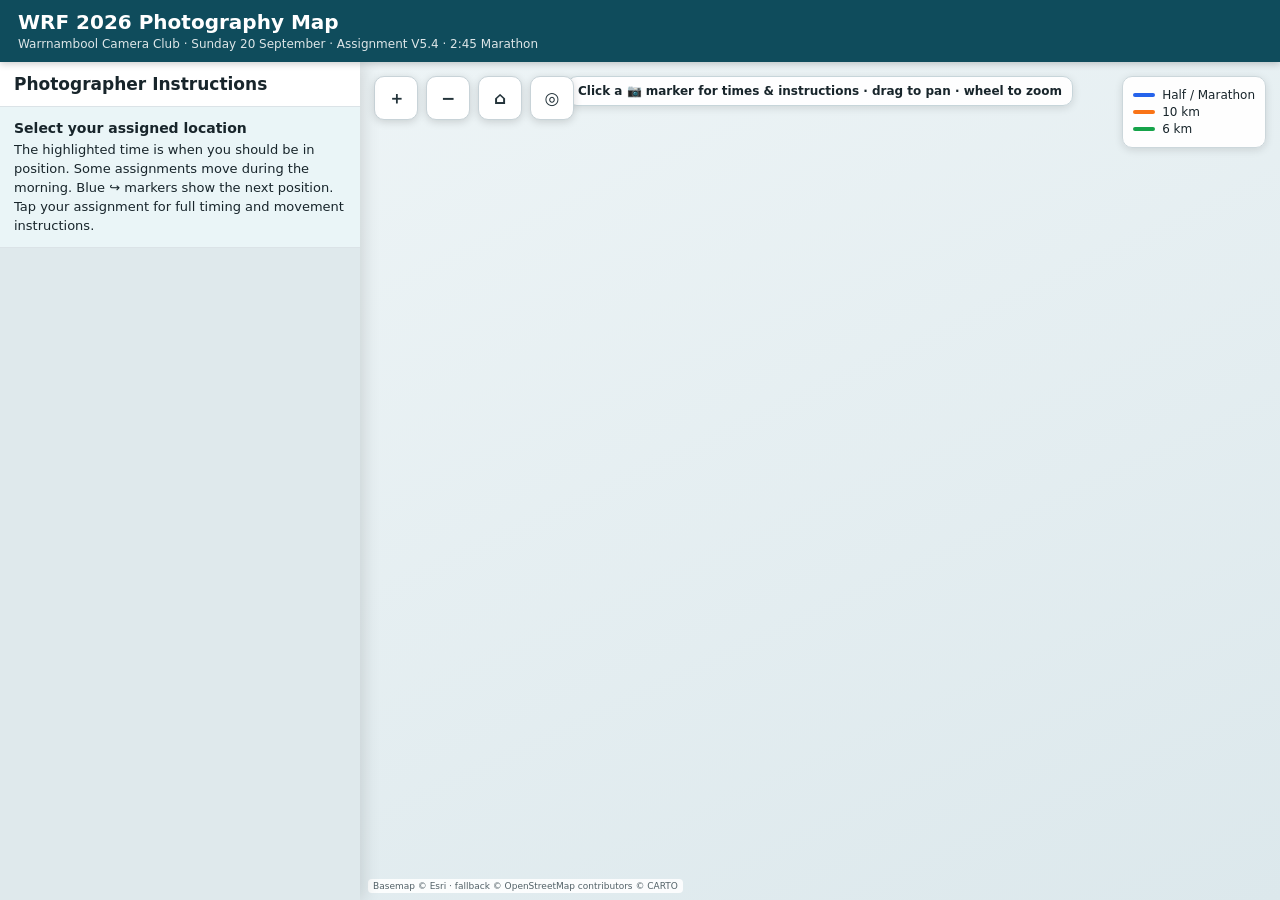
==== commit fa94c786: "Update index.html" ====
--- a/site/running-festival/index.html
+++ b/site/running-festival/index.html
@@ -313,7 +313,7 @@
 <body>
 <div id="app">
 <header>
-  <div class="title"><h1>WRF 2026 Photography Map</h1><p>Warrnambool Camera Club · Sunday 20 September · Assignment V5.3 · Free Pan</p></div>
+  <div class="title"><h1>WRF 2026 Photography Map</h1><p>Warrnambool Camera Club · Sunday 20 September · Assignment V5.4 · 2:45 Marathon</p></div>
   <button class="header-btn" id="locationsBtn"><span class="full-label">Photographer Instructions</span><span class="short-label">Instructions</span></button>
 </header>
 <main>
@@ -351,8 +351,7 @@
   <div class="toast" id="toast"></div>
 </main>
 </div>
-<script>
-window.WRF_DATA={"event":{"title":"Warrnambool Running Festival 2026","subtitle":"Warrnambool Camera Club Photography Map","date":"Sunday 20 September 2026","starts":{"Marathon":"7:00 AM","Half Marathon":"8:00 AM","10 km":"8:30 AM","6 km":"9:00 AM"},"note":"Version 4 \u2013 Dynamic photographer assignments. There is no dedicated Foreshore photographer. Two photographers work the Merri River precinct, with one crossing the footbridge for the 10 km field. Two photographers start on Viaduct Road and later move to Pickering Point. Front-runner times are planning estimates."},"routes":[{"name":"Half / Marathon course","color":"#2563eb","polyline":"xriiFqqsdZNvAs@Z`Ida@tBvFlJlQ`TeAhDoCrC{E[gGuBf@yBAyLm@cA_A}B_@sEgCsC_DgG_KaDgR{AS{@h@lJte@tBvFlJlQ`TeAhDoCrC{E[gGuBf@{Ok@{AcAkEiAwFqEiHkLA{@aBwG_BgNf@oAe@gFBeRw@}Az@{GWqCd@_GIcBbAiD`AeHhCgLfAcDbDkF`EuJt@]TiARyC}A^s@qAs@[Fg@nBVXgBdAIf@uBtBItEyCp@wEAgGd@cEd@o@Mq@vC{@xFbCd@cAeACsAaAm@{BmAgAcBB{AhBwBz@oMsAj@iKL_@|Ci@Vq@~@OL]ZqHdBkN`NeMlDsKtCE`Bq@Na@vATNsAcBf@Sv@aBp@uCDmDrKaNdMg@`C_BxRiF[sA~StDd@kBzY_GvJdA\\O`BaD~HoF~Fy@pCmA\\}@~CoBlBm@rDuApBcA|NjCpCMlHg@xDgAbCLfS^hC}@AyA`GS`C{@RqB~GiAl@sJdO}HhRyAjBQnAZpB`AnBfC`BdRrBfLBM~@cBhCeDnC}@N{AfEcDb@iFc@gBnFeBDfA~CiEnGiA\\pAzE`GuE`FB|JsCBr@gEnMfLlIdAhEhBx@Ds@dAkBxFCnErHoA|BpA~ATjBtAe@NiDnAaAMmC`@oA@wEtAcBTqB~BkCpALnAsA?_AcBgBk@aB^yAj@EHi@dAeAIeCb@u@^qCNF[k@b@]~ARrBi@t@mApA[v@aB_EqHsBJ_@wAvEYhDoCxC{Fa@gFuBf@{Ok@{AcAkEiAwFqEiHkLcBsI_BgNf@oAe@gFBeRw@}Az@{GWqCd@_GIcBbAiD`AeHpEkQbDkF`EuJt@]n@{EUMmAd@s@qAs@[Fg@nBVXgBdAIf@uBtBItEyCp@wEAgGd@cEd@o@Mq@vC{@xFbCd@cAeACsAaAm@{BmAgAcBB{AhBwBz@oMsAj@iKL_@~Ci@Tq@~@OL]Z{HdBaN`NeMlDsKtCEjA_@d@s@vATNsAcBf@Sv@aBp@uCDmDrKaNdMg@`C_BxRiF[sA`TtDb@kBzY_GvJdA\\O`BaD~HuDrDiBbDIx@mA\\}@~CoBlBm@rDuApBcA|NjCpCMnHg@tDiAdCNfS^hC{@A_B`GO~B{@TqB~GiAl@wJnOyH~QyAjBStA~AzEfC`BdRrBfLBM~@cBhCeDnC}@N{AfEqEb@{Dc@gBnFeBDfA~CcEfGoAd@pAzE`GuE`FB|JsCBr@gEnMdLlIdAlEbBv@Bs@jAiBzFAnEpHqAxBtA~ATjBtAe@NiDnAaAMmC`@oA@wEtAcBTqB~BkCpALnAsA?aAcBeBk@aB^yAj@Eh@wAd@WIeCb@u@^qCNF[k@b@]|ARtBi@t@mApA[v@aB_EqHsBJ_@wAvEYhDoCxC{Fa@gFkBd@cC?yLm@cA_A}B_@sEgCsC_DgG_KaDgR{AQy@h@h@lCt@[OwA","points":392},{"name":"10 km course","color":"#f97316","polyline":"jriiFkqsdZRtAu@b@r@hDbBK\\m@_BuNBg@n@Wg@kFBsRw@yA|@qGUqC`@oFKkBfAoDPwBvDeR~KwUz@o@v@mECe@YEcAb@s@qAaBo@O`BaD~HoF~Fy@pCmA\\}@~CoBlBm@rDyAnC_A~MfClCMjKiA~DYxDJ`Ob@zBeAIcBjKwAb@oC~G_IlMiA~@cHdQeB~Be@pClBvEjD|AhLtAnPPM~@cBhCd@xA]P~OzJuBdF|HvEvM~BpAe@xAwBIeCb@u@^qCNF[k@b@]|ARtBi@t@mApA[v@aB_EqHsBJ_@wA`F]|CmCtCyE[gGkBr@qHOuEw@i@Ns@q@wFcByByAkCqCeG}JeDsR}AQw@h@h@nCf@YSsA","points":99},{"name":"6 km course","color":"#16a34a","polyline":"briiFwqsdZZbBs@r@n@rC~AK^cA{A{Mf@oAe@gFBeRw@}Az@{GWqCn@cFKkBfAoDPwBvDeR~KwUfAmAf@uE}A\\s@qAs@YFe@rBN\\iBz@?j@wBrBI`FoDf@cECeGd@eE`@cASe@uDx@eFkBcBlXuDtF_AxCVHO`BaD~HoF~Fy@pCmA\\}@~CoBlBm@rDuAnBcA~NpCxCq@vKcA|EB|Rz@jGhAvCnBlLb@W[_B","points":61}],"locations":[{"id":"start-finish-event-hub","name":"Start / Finish \u2013 Event Hub","photographer":"","lat":-38.392931,"lon":142.482328,"beThereBy":"6:50 AM","comment":"Stay fixed at the Start / Finish for the four race starts, finishers and general Foreshore coverage. There is no longer a separate dedicated Foreshore photographer. The marathon starts at 7:00 AM, half marathon at 8:00 AM, 10 km at 8:30 AM and 6 km at 9:00 AM.","raceTimes":{"Marathon":[{"time":"7:00 AM","km":0.0},{"time":"7:13 AM","km":3.1},{"time":"10:01 AM","km":42.0}],"Half Marathon":[{"time":"8:00 AM","km":0.0},{"time":"8:10 AM","km":3.1}],"10 km":[{"time":"8:30 AM","km":0.0},{"time":"9:02 AM","km":10.1}],"6 km":[{"time":"9:00 AM","km":0.0},{"time":"9:19 AM","km":6.2}]},"chronological":[{"time":"7:00 AM","race":"Marathon","km":0.0},{"time":"7:13 AM","race":"Marathon","km":3.1},{"time":"8:00 AM","race":"Half Marathon","km":0.0},{"time":"8:10 AM","race":"Half Marathon","km":3.1},{"time":"8:30 AM","race":"10 km","km":0.0},{"time":"9:00 AM","race":"6 km","km":0.0},{"time":"9:02 AM","race":"10 km","km":10.1},{"time":"9:19 AM","race":"6 km","km":6.2},{"time":"10:01 AM","race":"Marathon","km":42.0}]},{"id":"merri-river-east-move","name":"Merri River Precinct B \u2013 Cross Footbridge for 10 km","photographer":"","lat":-38.390534,"lon":142.471071,"beThereBy":"8:10 AM","comment":"Start at this position and photograph the marathon runners through the Merri River precinct. When the 10 km front runner is getting close, cross over the footbridge to the other side and set up for the 10 km runners.","raceTimes":{"Marathon":[{"time":"8:16 AM","km":11.3},{"time":"9:32 AM","km":28.9}],"Half Marathon":[{"time":"8:47 AM","km":14.2}],"10 km":[{"time":"8:49 AM","km":5.9}],"6 km":[]},"chronological":[{"time":"8:16 AM","race":"Marathon","km":11.3},{"time":"8:47 AM","race":"Half Marathon","km":14.2},{"time":"8:49 AM","race":"10 km","km":5.9},{"time":"9:32 AM","race":"Marathon","km":28.9}],"movement":[{"leaveBy":"8:44 AM","arriveBy":"8:46 AM","name":"Across the footbridge \u2013 10 km position","lat":-38.392026,"lon":142.470827,"note":"At about 8:44 AM, cross over the footbridge and be ready on the other side by about 8:46 AM. The 10 km leader is expected in this precinct at about 8:49 AM, so this gives only a few minutes to reposition. From there concentrate on the 10 km field."}]},{"id":"granny-s-grave-1","name":"Granny's Grave 1","photographer":"","lat":-38.3961965,"lon":142.5026347,"beThereBy":"7:30 AM","comment":"This is one of the busiest course locations. After the early marathon passes, expect a concentrated period from about 8:15\u20139:20 AM when half marathon, 10 km, marathon and 6 km runners overlap. There may be very little downtime, so remain in position and camera-ready throughout that period.","raceTimes":{"Marathon":[{"time":"7:35 AM","km":8.2},{"time":"7:59 AM","km":13.8},{"time":"8:52 AM","km":26.0},{"time":"9:16 AM","km":31.6}],"Half Marathon":[{"time":"8:16 AM","km":5.2},{"time":"8:35 AM","km":10.8}],"10 km":[{"time":"8:37 AM","km":2.4}],"6 km":[{"time":"9:07 AM","km":2.4},{"time":"9:12 AM","km":4.0}]},"chronological":[{"time":"7:35 AM","race":"Marathon","km":8.2},{"time":"7:59 AM","race":"Marathon","km":13.8},{"time":"8:16 AM","race":"Half Marathon","km":5.2},{"time":"8:35 AM","race":"Half Marathon","km":10.8},{"time":"8:37 AM","race":"10 km","km":2.4},{"time":"8:52 AM","race":"Marathon","km":26.0},{"time":"9:07 AM","race":"6 km","km":2.4},{"time":"9:12 AM","race":"6 km","km":4.0},{"time":"9:16 AM","race":"Marathon","km":31.6}]},{"id":"granny-s-grave-2","name":"Granny's Grave 2","photographer":"","lat":-38.3960465,"lon":142.5026821,"beThereBy":"7:30 AM","comment":"This is one of the busiest course locations. After the early marathon passes, expect a concentrated period from about 8:15\u20139:20 AM when half marathon, 10 km, marathon and 6 km runners overlap. There may be very little downtime, so remain in position and camera-ready throughout that period.","raceTimes":{"Marathon":[{"time":"7:35 AM","km":8.2},{"time":"7:59 AM","km":13.8},{"time":"8:52 AM","km":26.0},{"time":"9:16 AM","km":31.6}],"Half Marathon":[{"time":"8:16 AM","km":5.2},{"time":"8:35 AM","km":10.8}],"10 km":[{"time":"8:37 AM","km":2.4}],"6 km":[{"time":"9:07 AM","km":2.4},{"time":"9:12 AM","km":4.0}]},"chronological":[{"time":"7:35 AM","race":"Marathon","km":8.2},{"time":"7:59 AM","race":"Marathon","km":13.8},{"time":"8:16 AM","race":"Half Marathon","km":5.2},{"time":"8:35 AM","race":"Half Marathon","km":10.8},{"time":"8:37 AM","race":"10 km","km":2.4},{"time":"8:52 AM","race":"Marathon","km":26.0},{"time":"9:07 AM","race":"6 km","km":2.4},{"time":"9:12 AM","race":"6 km","km":4.0},{"time":"9:16 AM","race":"Marathon","km":31.6}]},{"id":"hopkins-river","name":"Hopkins River","photographer":"","lat":-38.3975534,"lon":142.5089138,"beThereBy":"7:35 AM","comment":"There are several separate waves here. The marathon passes early, then the half marathon arrives around 8:22\u20138:33 AM. The busiest period is about 8:55\u20139:15 AM, when the marathon and 6 km leaders pass within only a few minutes of each other. Stay set up through that whole window.","raceTimes":{"Marathon":[{"time":"7:42 AM","km":9.8},{"time":"7:56 AM","km":13.2},{"time":"8:59 AM","km":27.7},{"time":"9:13 AM","km":30.9}],"Half Marathon":[{"time":"8:22 AM","km":6.8},{"time":"8:33 AM","km":10.1}],"10 km":[],"6 km":[{"time":"9:10 AM","km":3.4}]},"chronological":[{"time":"7:42 AM","race":"Marathon","km":9.8},{"time":"7:56 AM","race":"Marathon","km":13.2},{"time":"8:22 AM","race":"Half Marathon","km":6.8},{"time":"8:33 AM","race":"Half Marathon","km":10.1},{"time":"8:59 AM","race":"Marathon","km":27.7},{"time":"9:10 AM","race":"6 km","km":3.4},{"time":"9:13 AM","race":"Marathon","km":30.9}]},{"id":"logans-beach-whale-platform","name":"Logans Beach Whale Platform","photographer":"","lat":-38.4039326,"lon":142.5211629,"beThereBy":"7:40 AM","comment":"This is mainly a long-course location and should be less hectic than the shared sections. Expect the marathon leader at about 7:49 AM, the half marathon leader around 8:27 AM, then the marathon leader again near 9:06 AM. There should be useful gaps between the major waves.","raceTimes":{"Marathon":[{"time":"7:49 AM","km":11.4},{"time":"9:06 AM","km":29.3}],"Half Marathon":[{"time":"8:27 AM","km":8.4}],"10 km":[],"6 km":[]},"chronological":[{"time":"7:49 AM","race":"Marathon","km":11.4},{"time":"8:27 AM","race":"Half Marathon","km":8.4},{"time":"9:06 AM","race":"Marathon","km":29.3}]},{"id":"surfside-1-1","name":"Surfside 1 - 1","photographer":"","lat":-38.3917147,"lon":142.4852354,"beThereBy":"8:00 AM","comment":"Expect the marathon first at about 8:07 AM, then a very busy short period around 8:40\u20138:45 AM when the half marathon and 10 km leaders arrive only a couple of minutes apart. The marathon leader returns later around 9:24 AM. Be ready for mixed race fields through the middle part of the morning.","raceTimes":{"Marathon":[{"time":"8:07 AM","km":15.6},{"time":"9:24 AM","km":33.3}],"Half Marathon":[{"time":"8:41 AM","km":12.6}],"10 km":[{"time":"8:43 AM","km":4.2}],"6 km":[]},"chronological":[{"time":"8:07 AM","race":"Marathon","km":15.6},{"time":"8:41 AM","race":"Half Marathon","km":12.6},{"time":"8:43 AM","race":"10 km","km":4.2},{"time":"9:24 AM","race":"Marathon","km":33.3}]},{"id":"surfside-1-2","name":"Surfside 1 - 2","photographer":"","lat":-38.3917071,"lon":142.4853318,"beThereBy":"8:00 AM","comment":"Expect the marathon first at about 8:07 AM, then a very busy short period around 8:40\u20138:45 AM when the half marathon and 10 km leaders arrive only a couple of minutes apart. The marathon leader returns later around 9:24 AM. Be ready for mixed race fields through the middle part of the morning.","raceTimes":{"Marathon":[{"time":"8:07 AM","km":15.6},{"time":"9:24 AM","km":33.3}],"Half Marathon":[{"time":"8:41 AM","km":12.6}],"10 km":[{"time":"8:43 AM","km":4.2}],"6 km":[]},"chronological":[{"time":"8:07 AM","race":"Marathon","km":15.6},{"time":"8:41 AM","race":"Half Marathon","km":12.6},{"time":"8:43 AM","race":"10 km","km":4.2},{"time":"9:24 AM","race":"Marathon","km":33.3}]},{"id":"merri-river","name":"Merri River Precinct A \u2013 Purple Position","photographer":"","lat":-38.391926,"lon":142.472799,"beThereBy":"8:10 AM","comment":"Stay at the Purple position on the Price Street side of the Merri precinct. Photograph the runners through this section and remain here while the second Merri photographer moves across for the 10 km field.","raceTimes":{"Marathon":[{"time":"8:16 AM","km":17.6},{"time":"9:32 AM","km":35.4}],"Half Marathon":[{"time":"8:47 AM","km":14.6}],"10 km":[{"time":"8:49 AM","km":6.3}],"6 km":[]},"chronological":[{"time":"8:16 AM","race":"Marathon","km":17.6},{"time":"8:47 AM","race":"Half Marathon","km":14.6},{"time":"8:49 AM","race":"10 km","km":6.3},{"time":"9:32 AM","race":"Marathon","km":35.4}],"movement":[]},{"id":"viaduct-pickering-early","name":"Viaduct Road A \u2013 then Pickering Point","photographer":"","lat":-38.399636,"lon":142.472367,"beThereBy":"7:00 AM","comment":"START AT VIADUCT ROAD and be in position by 7:00 AM for the marathon. Photograph the marathon runners first, then the front of the 10 km field. As soon as the front 10 km runners are through, move across to Pickering Point. This is the early mover and should be at Pickering in time for the half-marathon leaders.","raceTimes":{"Marathon":[{"time":"8:36 AM","km":22.3},{"time":"9:52 AM","km":39.9}],"Half Marathon":[{"time":"9:03 AM","km":19.3}],"10 km":[{"time":"8:55 AM","km":8.1}],"6 km":[]},"chronological":[{"time":"8:36 AM","race":"Marathon","km":22.3},{"time":"8:55 AM","race":"10 km","km":8.1},{"time":"9:03 AM","race":"Half Marathon","km":19.3},{"time":"9:52 AM","race":"Marathon","km":39.9}],"movement":[{"leaveBy":"8:56 AM","arriveBy":"8:59 AM","name":"Pickering Point","lat":-38.400599,"lon":142.470157,"note":"MOVE TO PICKERING POINT immediately after the front 10 km runners. Aim to be in position by 8:59 AM for the half-marathon leaders, then remain for the later marathon pass."}]},{"id":"viaduct-pickering-late","name":"Viaduct Road B \u2013 then Pickering Point","photographer":"","lat":-38.399556000000004,"lon":142.47241699999998,"beThereBy":"7:00 AM","comment":"START AT VIADUCT ROAD and be in position by 7:00 AM for the marathon. Photograph the marathon runners first, then stay longer for more of the 10 km field. Once you have good 10 km coverage, move across to Pickering Point for the later marathon runners.","raceTimes":{"Marathon":[{"time":"8:36 AM","km":22.3},{"time":"9:52 AM","km":39.9}],"Half Marathon":[{"time":"9:03 AM","km":19.3}],"10 km":[{"time":"8:55 AM","km":8.1}],"6 km":[]},"chronological":[{"time":"8:36 AM","race":"Marathon","km":22.3},{"time":"8:55 AM","race":"10 km","km":8.1},{"time":"9:03 AM","race":"Half Marathon","km":19.3},{"time":"9:52 AM","race":"Marathon","km":39.9}],"movement":[{"leaveBy":"9:10 AM","arriveBy":"9:15 AM","name":"Pickering Point","lat":-38.400599,"lon":142.470157,"note":"MOVE TO PICKERING POINT after giving the 10 km field longer coverage. Be there well before the later marathon leader, expected around 9:51\u20139:52 AM."}]}]};</script>
+<scrwindow.WRF_DATA={"event":{"title":"Warrnambool Running Festival 2026","subtitle":"Warrnambool Camera Club Photography Map","date":"Sunday 20 September 2026","starts":{"Marathon":"7:00 AM","Half Marathon":"8:00 AM","10 km":"8:30 AM","6 km":"9:00 AM"},"note":"Version 4 \u2013 Dynamic photographer assignments. There is no dedicated Foreshore photographer. Two photographers work the Merri River precinct, with one crossing the footbridge for the 10 km field. Two photographers start on Viaduct Road and later move to Pickering Point. Front-runner times are planning estimates."},"routes":[{"name":"Half / Marathon course","color":"#2563eb","polyline":"xriiFqqsdZNvAs@Z`Ida@tBvFlJlQ`TeAhDoCrC{E[gGuBf@yBAyLm@cA_A}B_@sEgCsC_DgG_KaDgR{AS{@h@lJte@tBvFlJlQ`TeAhDoCrC{E[gGuBf@{Ok@{AcAkEiAwFqEiHkLA{@aBwG_BgNf@oAe@gFBeRw@}Az@{GWqCd@_GIcBbAiD`AeHhCgLfAcDbDkF`EuJt@]TiARyC}A^s@qAs@[Fg@nBVXgBdAIf@uBtBItEyCp@wEAgGd@cEd@o@Mq@vC{@xFbCd@cAeACsAaAm@{BmAgAcBB{AhBwBz@oMsAj@iKL_@|Ci@Vq@~@OL]ZqHdBkN`NeMlDsKtCE`Bq@Na@vATNsAcBf@Sv@aBp@uCDmDrKaNdMg@`C_BxRiF[sA~StDd@kBzY_GvJdA\\O`BaD~HoF~Fy@pCmA\\}@~CoBlBm@rDuApBcA|NjCpCMlHg@xDgAbCLfS^hC}@AyA`GS`C{@RqB~GiAl@sJdO}HhRyAjBQnAZpB`AnBfC`BdRrBfLBM~@cBhCeDnC}@N{AfEcDb@iFc@gBnFeBDfA~CiEnGiA\\pAzE`GuE`FB|JsCBr@gEnMfLlIdAhEhBx@Ds@dAkBxFCnErHoA|BpA~ATjBtAe@NiDnAaAMmC`@oA@wEtAcBTqB~BkCpALnAsA?_AcBgBk@aB^yAj@EHi@dAeAIeCb@u@^qCNF[k@b@]~ARrBi@t@mApA[v@aB_EqHsBJ_@wAvEYhDoCxC{Fa@gFuBf@{Ok@{AcAkEiAwFqEiHkLcBsI_BgNf@oAe@gFBeRw@}Az@{GWqCd@_GIcBbAiD`AeHpEkQbDkF`EuJt@]n@{EUMmAd@s@qAs@[Fg@nBVXgBdAIf@uBtBItEyCp@wEAgGd@cEd@o@Mq@vC{@xFbCd@cAeACsAaAm@{BmAgAcBB{AhBwBz@oMsAj@iKL_@~Ci@Tq@~@OL]Z{HdBaN`NeMlDsKtCEjA_@d@s@vATNsAcBf@Sv@aBp@uCDmDrKaNdMg@`C_BxRiF[sA`TtDb@kBzY_GvJdA\\O`BaD~HuDrDiBbDIx@mA\\}@~CoBlBm@rDuApBcA|NjCpCMnHg@tDiAdCNfS^hC{@A_B`GO~B{@TqB~GiAl@wJnOyH~QyAjBStA~AzEfC`BdRrBfLBM~@cBhCeDnC}@N{AfEqEb@{Dc@gBnFeBDfA~CcEfGoAd@pAzE`GuE`FB|JsCBr@gEnMdLlIdAlEbBv@Bs@jAiBzFAnEpHqAxBtA~ATjBtAe@NiDnAaAMmC`@oA@wEtAcBTqB~BkCpALnAsA?aAcBeBk@aB^yAj@Eh@wAd@WIeCb@u@^qCNF[k@b@]|ARtBi@t@mApA[v@aB_EqHsBJ_@wAvEYhDoCxC{Fa@gFkBd@cC?yLm@cA_A}B_@sEgCsC_DgG_KaDgR{AQy@h@h@lCt@[OwA","points":392},{"name":"10 km course","color":"#f97316","polyline":"jriiFkqsdZRtAu@b@r@hDbBK\\m@_BuNBg@n@Wg@kFBsRw@yA|@qGUqC`@oFKkBfAoDPwBvDeR~KwUz@o@v@mECe@YEcAb@s@qAaBo@O`BaD~HoF~Fy@pCmA\\}@~CoBlBm@rDyAnC_A~MfClCMjKiA~DYxDJ`Ob@zBeAIcBjKwAb@oC~G_IlMiA~@cHdQeB~Be@pClBvEjD|AhLtAnPPM~@cBhCd@xA]P~OzJuBdF|HvEvM~BpAe@xAwBIeCb@u@^qCNF[k@b@]|ARtBi@t@mApA[v@aB_EqHsBJ_@wA`F]|CmCtCyE[gGkBr@qHOuEw@i@Ns@q@wFcByByAkCqCeG}JeDsR}AQw@h@h@nCf@YSsA","points":99},{"name":"6 km course","color":"#16a34a","polyline":"briiFwqsdZZbBs@r@n@rC~AK^cA{A{Mf@oAe@gFBeRw@}Az@{GWqCn@cFKkBfAoDPwBvDeR~KwUfAmAf@uE}A\\s@qAs@YFe@rBN\\iBz@?j@wBrBI`FoDf@cECeGd@eE`@cASe@uDx@eFkBcBlXuDtF_AxCVHO`BaD~HoF~Fy@pCmA\\}@~CoBlBm@rDuAnBcA~NpCxCq@vKcA|EB|Rz@jGhAvCnBlLb@W[_B","points":61}],"locations":[{"id":"start-finish-event-hub","name":"Start / Finish \u2013 Event Hub","photographer":"","lat":-38.392931,"lon":142.482328,"beThereBy":"6:50 AM","comment":"Stay fixed at the Start / Finish for the four race starts, finishers and general Foreshore coverage. There is no longer a separate dedicated Foreshore photographer. The marathon starts at 7:00 AM, half marathon at 8:00 AM, 10 km at 8:30 AM and 6 km at 9:00 AM.","raceTimes":{"Marathon":[{"time":"7:00 AM","km":0.1},{"time":"7:12 AM","km":3.1},{"time":"7:24 AM","km":6.1},{"time":"8:34 AM","km":24.0},{"time":"9:45 AM","km":42.2}],"Half Marathon":[{"time":"8:00 AM","km":0.0},{"time":"8:10 AM","km":3.1}],"10 km":[{"time":"8:30 AM","km":0.0},{"time":"9:02 AM","km":10.1}],"6 km":[{"time":"9:00 AM","km":0.0},{"time":"9:19 AM","km":6.2}]},"chronological":[{"time":"7:00 AM","race":"Marathon","km":0.1},{"time":"7:12 AM","race":"Marathon","km":3.1},{"time":"7:24 AM","race":"Marathon","km":6.1},{"time":"8:00 AM","race":"Half Marathon","km":0.0},{"time":"8:10 AM","race":"Half Marathon","km":3.1},{"time":"8:30 AM","race":"10 km","km":0.0},{"time":"8:34 AM","race":"Marathon","km":24.0},{"time":"9:00 AM","race":"6 km","km":0.0},{"time":"9:02 AM","race":"10 km","km":10.1},{"time":"9:19 AM","race":"6 km","km":6.2},{"time":"9:45 AM","race":"Marathon","km":42.2}]},{"id":"merri-river-east-move","name":"Merri River Precinct B \u2013 Cross Footbridge for 10 km","photographer":"","lat":-38.390534,"lon":142.471071,"beThereBy":"8:02 AM","comment":"Start at this position and photograph the marathon runners through the Merri River precinct. When the 10 km front runner is getting close, cross over the footbridge to the other side and set up for the 10 km runners.","raceTimes":{"Marathon":[{"time":"8:09 AM","km":17.8},{"time":"9:19 AM","km":35.5}],"Half Marathon":[{"time":"8:47 AM","km":14.2}],"10 km":[{"time":"8:49 AM","km":5.9}],"6 km":[]},"chronological":[{"time":"8:09 AM","race":"Marathon","km":17.8},{"time":"8:47 AM","race":"Half Marathon","km":14.2},{"time":"8:49 AM","race":"10 km","km":5.9},{"time":"9:19 AM","race":"Marathon","km":35.5}],"movement":[{"leaveBy":"8:44 AM","arriveBy":"8:46 AM","name":"Across the footbridge \u2013 10 km position","lat":-38.392026,"lon":142.470827,"note":"At about 8:44 AM, cross over the footbridge and be ready on the other side by about 8:46 AM. The 10 km leader is expected in this precinct at about 8:49 AM, so this gives only a few minutes to reposition. From there concentrate on the 10 km field."}]},{"id":"granny-s-grave-1","name":"Granny's Grave 1","photographer":"","lat":-38.3961965,"lon":142.5026347,"beThereBy":"7:25 AM","comment":"This is one of the busiest course locations. After the early marathon passes, expect a concentrated period from about 8:15\u20139:20 AM when half marathon, 10 km, marathon and 6 km runners overlap. There may be very little downtime, so remain in position and camera-ready throughout that period.","raceTimes":{"Marathon":[{"time":"7:32 AM","km":8.2},{"time":"7:54 AM","km":13.8},{"time":"8:42 AM","km":26.0},{"time":"9:03 AM","km":31.6}],"Half Marathon":[{"time":"8:16 AM","km":5.2},{"time":"8:35 AM","km":10.8}],"10 km":[{"time":"8:37 AM","km":2.4}],"6 km":[{"time":"9:07 AM","km":2.4},{"time":"9:12 AM","km":4.0}]},"chronological":[{"time":"7:32 AM","race":"Marathon","km":8.2},{"time":"7:54 AM","race":"Marathon","km":13.8},{"time":"8:16 AM","race":"Half Marathon","km":5.2},{"time":"8:35 AM","race":"Half Marathon","km":10.8},{"time":"8:37 AM","race":"10 km","km":2.4},{"time":"8:42 AM","race":"Marathon","km":26.0},{"time":"9:03 AM","race":"Marathon","km":31.6},{"time":"9:07 AM","race":"6 km","km":2.4},{"time":"9:12 AM","race":"6 km","km":4.0}]},{"id":"granny-s-grave-2","name":"Granny's Grave 2","photographer":"","lat":-38.3960465,"lon":142.5026821,"beThereBy":"7:25 AM","comment":"This is one of the busiest course locations. After the early marathon passes, expect a concentrated period from about 8:15\u20139:20 AM when half marathon, 10 km, marathon and 6 km runners overlap. There may be very little downtime, so remain in position and camera-ready throughout that period.","raceTimes":{"Marathon":[{"time":"7:32 AM","km":8.2},{"time":"7:54 AM","km":13.8},{"time":"8:42 AM","km":26.0},{"time":"9:03 AM","km":31.6}],"Half Marathon":[{"time":"8:16 AM","km":5.2},{"time":"8:35 AM","km":10.8}],"10 km":[{"time":"8:37 AM","km":2.4}],"6 km":[{"time":"9:07 AM","km":2.4},{"time":"9:12 AM","km":4.0}]},"chronological":[{"time":"7:32 AM","race":"Marathon","km":8.2},{"time":"7:54 AM","race":"Marathon","km":13.8},{"time":"8:16 AM","race":"Half Marathon","km":5.2},{"time":"8:35 AM","race":"Half Marathon","km":10.8},{"time":"8:37 AM","race":"10 km","km":2.4},{"time":"8:42 AM","race":"Marathon","km":26.0},{"time":"9:03 AM","race":"Marathon","km":31.6},{"time":"9:07 AM","race":"6 km","km":2.4},{"time":"9:12 AM","race":"6 km","km":4.0}]},{"id":"hopkins-river","name":"Hopkins River","photographer":"","lat":-38.3975534,"lon":142.5089138,"beThereBy":"7:31 AM","comment":"There are several separate waves here. The marathon passes early at about 7:38 AM and 7:51 AM, then the half marathon arrives around 8:22\u20138:33 AM. The marathon returns at about 8:48 AM and 9:01 AM. Stay set up through the whole period.","raceTimes":{"Marathon":[{"time":"7:38 AM","km":9.8},{"time":"7:51 AM","km":13.2},{"time":"8:48 AM","km":27.7},{"time":"9:01 AM","km":30.9}],"Half Marathon":[{"time":"8:22 AM","km":6.8},{"time":"8:33 AM","km":10.1}],"10 km":[],"6 km":[{"time":"9:10 AM","km":3.4}]},"chronological":[{"time":"7:38 AM","race":"Marathon","km":9.8},{"time":"7:51 AM","race":"Marathon","km":13.2},{"time":"8:22 AM","race":"Half Marathon","km":6.8},{"time":"8:33 AM","race":"Half Marathon","km":10.1},{"time":"8:48 AM","race":"Marathon","km":27.7},{"time":"9:01 AM","race":"Marathon","km":30.9},{"time":"9:10 AM","race":"6 km","km":3.4}]},{"id":"logans-beach-whale-platform","name":"Logans Beach Whale Platform","photographer":"","lat":-38.4039326,"lon":142.5211629,"beThereBy":"7:38 AM","comment":"This is mainly a long-course location and should be less hectic than the shared sections. Expect the marathon leader at about 7:45 AM, the half marathon leader around 8:27 AM, then the marathon leader again near 8:55 AM. There should be useful gaps between the major waves.","raceTimes":{"Marathon":[{"time":"7:45 AM","km":11.4},{"time":"8:55 AM","km":29.3}],"Half Marathon":[{"time":"8:27 AM","km":8.4}],"10 km":[],"6 km":[]},"chronological":[{"time":"7:45 AM","race":"Marathon","km":11.4},{"time":"8:27 AM","race":"Half Marathon","km":8.4},{"time":"8:55 AM","race":"Marathon","km":29.3}]},{"id":"surfside-1-1","name":"Surfside 1 - 1","photographer":"","lat":-38.3917147,"lon":142.4852354,"beThereBy":"7:54 AM","comment":"Expect the marathon first at about 8:01 AM, then a very busy short period around 8:40\u20138:45 AM when the half marathon and 10 km leaders arrive only a couple of minutes apart. The marathon leader returns later around 9:10 AM. Be ready for mixed race fields through the middle part of the morning.","raceTimes":{"Marathon":[{"time":"8:01 AM","km":15.6},{"time":"9:10 AM","km":33.3}],"Half Marathon":[{"time":"8:41 AM","km":12.6}],"10 km":[{"time":"8:43 AM","km":4.2}],"6 km":[]},"chronological":[{"time":"8:01 AM","race":"Marathon","km":15.6},{"time":"8:41 AM","race":"Half Marathon","km":12.6},{"time":"8:43 AM","race":"10 km","km":4.2},{"time":"9:10 AM","race":"Marathon","km":33.3}]},{"id":"surfside-1-2","name":"Surfside 1 - 2","photographer":"","lat":-38.3917071,"lon":142.4853318,"beThereBy":"7:54 AM","comment":"Expect the marathon first at about 8:01 AM, then a very busy short period around 8:40\u20138:45 AM when the half marathon and 10 km leaders arrive only a couple of minutes apart. The marathon leader returns later around 9:10 AM. Be ready for mixed race fields through the middle part of the morning.","raceTimes":{"Marathon":[{"time":"8:01 AM","km":15.6},{"time":"9:10 AM","km":33.3}],"Half Marathon":[{"time":"8:41 AM","km":12.6}],"10 km":[{"time":"8:43 AM","km":4.2}],"6 km":[]},"chronological":[{"time":"8:01 AM","race":"Marathon","km":15.6},{"time":"8:41 AM","race":"Half Marathon","km":12.6},{"time":"8:43 AM","race":"10 km","km":4.2},{"time":"9:10 AM","race":"Marathon","km":33.3}]},{"id":"merri-river","name":"Merri River Precinct A \u2013 Purple Position","photographer":"","lat":-38.391926,"lon":142.472799,"beThereBy":"8:02 AM","comment":"Stay at the Purple position on the Price Street side of the Merri precinct. Photograph the runners through this section and remain here while the second Merri photographer moves across for the 10 km field.","raceTimes":{"Marathon":[{"time":"8:09 AM","km":17.5},{"time":"9:18 AM","km":35.3}],"Half Marathon":[{"time":"8:47 AM","km":14.6}],"10 km":[{"time":"8:49 AM","km":6.3}],"6 km":[]},"chronological":[{"time":"8:09 AM","race":"Marathon","km":17.5},{"time":"8:47 AM","race":"Half Marathon","km":14.6},{"time":"8:49 AM","race":"10 km","km":6.3},{"time":"9:18 AM","race":"Marathon","km":35.3}],"movement":[]},{"id":"viaduct-pickering-early","name":"Viaduct Road A \u2013 then Pickering Point","photographer":"","lat":-38.399636,"lon":142.472367,"beThereBy":"7:00 AM","comment":"START AT VIADUCT ROAD and be in position by 7:00 AM for the marathon. Photograph the marathon runners first, then the front of the 10 km field. As soon as the front 10 km runners are through, move across to Pickering Point. This is the early mover and should be at Pickering in time for the half-marathon leaders.","raceTimes":{"Marathon":[{"time":"7:05 AM","km":1.4},{"time":"7:18 AM","km":4.5},{"time":"8:27 AM","km":22.3},{"time":"9:36 AM","km":39.9}],"Half Marathon":[{"time":"9:03 AM","km":19.3}],"10 km":[{"time":"8:55 AM","km":8.1}],"6 km":[]},"chronological":[{"time":"7:05 AM","race":"Marathon","km":1.4},{"time":"7:18 AM","race":"Marathon","km":4.5},{"time":"8:27 AM","race":"Marathon","km":22.3},{"time":"8:55 AM","race":"10 km","km":8.1},{"time":"9:03 AM","race":"Half Marathon","km":19.3},{"time":"9:36 AM","race":"Marathon","km":39.9}],"movement":[{"leaveBy":"8:56 AM","arriveBy":"8:59 AM","name":"Pickering Point","lat":-38.400599,"lon":142.470157,"note":"MOVE TO PICKERING POINT immediately after the front 10 km runners. Aim to be in position by 8:59 AM for the half-marathon leaders, then remain for the later marathon pass."}]},{"id":"viaduct-pickering-late","name":"Viaduct Road B \u2013 then Pickering Point","photographer":"","lat":-38.399556000000004,"lon":142.47241699999998,"beThereBy":"7:00 AM","comment":"START AT VIADUCT ROAD and be in position by 7:00 AM for the marathon. Photograph the marathon runners first, then stay longer for more of the 10 km field. Once you have good 10 km coverage, move across to Pickering Point for the later marathon runners.","raceTimes":{"Marathon":[{"time":"7:05 AM","km":1.4},{"time":"7:18 AM","km":4.5},{"time":"8:27 AM","km":22.3},{"time":"9:36 AM","km":39.9}],"Half Marathon":[{"time":"9:03 AM","km":19.3}],"10 km":[{"time":"8:55 AM","km":8.1}],"6 km":[]},"chronological":[{"time":"7:05 AM","race":"Marathon","km":1.4},{"time":"7:18 AM","race":"Marathon","km":4.5},{"time":"8:27 AM","race":"Marathon","km":22.3},{"time":"8:55 AM","race":"10 km","km":8.1},{"time":"9:03 AM","race":"Half Marathon","km":19.3},{"time":"9:36 AM","race":"Marathon","km":39.9}],"movement":[{"leaveBy":"9:10 AM","arriveBy":"9:15 AM","name":"Pickering Point","lat":-38.400599,"lon":142.470157,"note":"MOVE TO PICKERING POINT after giving the 10 km field longer coverage. Be there well before the later marathon leader, now expected around 9:35\u20139:36 AM for a 2:45 marathon."}]}]};]}]};</script>
 <script>
 (()=>{
 'use strict';
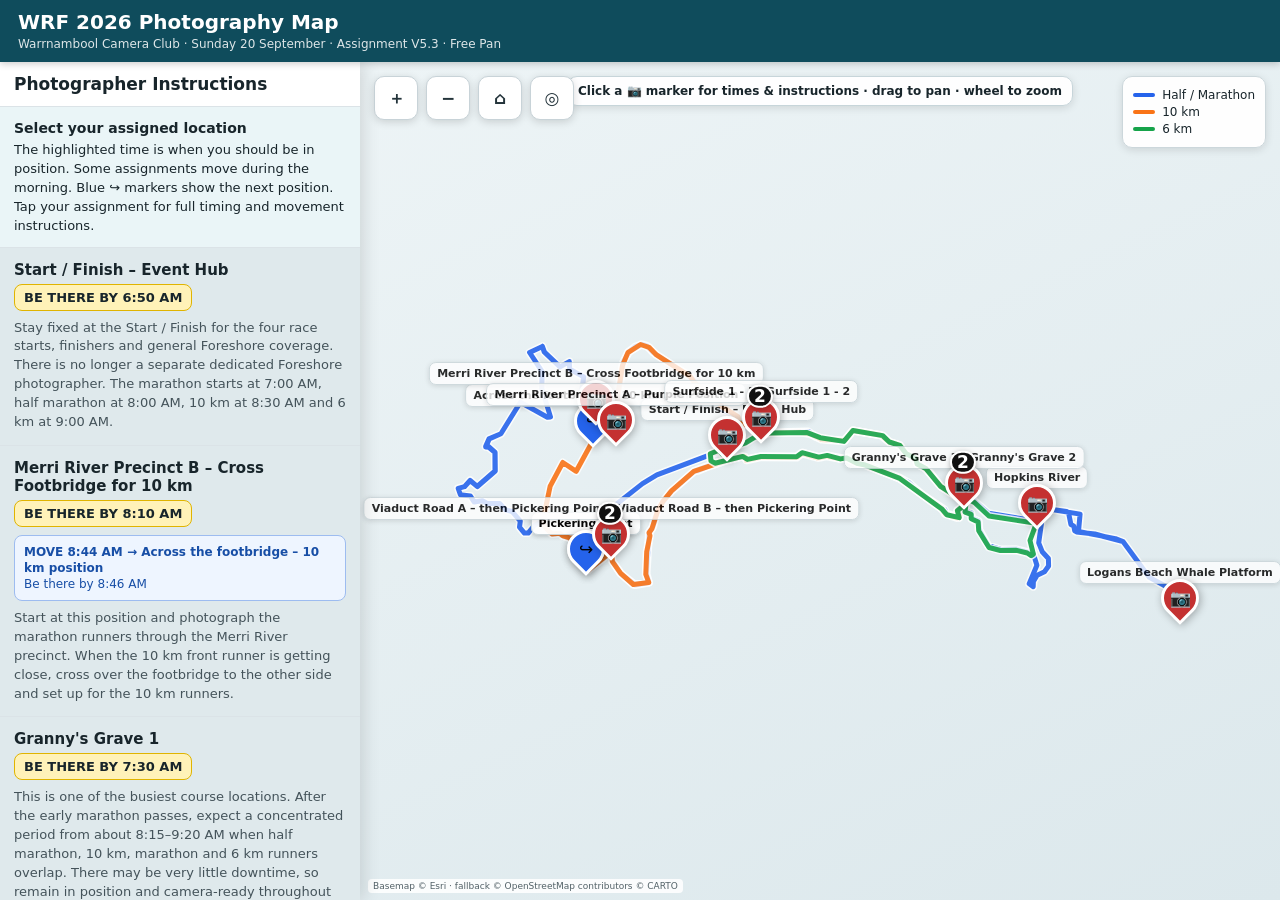
==== commit a0749277: "Update index.html" ====
--- a/site/running-festival/index.html
+++ b/site/running-festival/index.html
@@ -313,7 +313,7 @@
 <body>
 <div id="app">
 <header>
-  <div class="title"><h1>WRF 2026 Photography Map</h1><p>Warrnambool Camera Club · Sunday 20 September · Assignment V5.4 · 2:45 Marathon</p></div>
+  <div class="title"><h1>WRF 2026 Photography Map</h1><p>Warrnambool Camera Club · Sunday 20 September · Assignment V5.3 · Free Pan</p></div>
   <button class="header-btn" id="locationsBtn"><span class="full-label">Photographer Instructions</span><span class="short-label">Instructions</span></button>
 </header>
 <main>
@@ -351,7 +351,8 @@
   <div class="toast" id="toast"></div>
 </main>
 </div>
-<scrwindow.WRF_DATA={"event":{"title":"Warrnambool Running Festival 2026","subtitle":"Warrnambool Camera Club Photography Map","date":"Sunday 20 September 2026","starts":{"Marathon":"7:00 AM","Half Marathon":"8:00 AM","10 km":"8:30 AM","6 km":"9:00 AM"},"note":"Version 4 \u2013 Dynamic photographer assignments. There is no dedicated Foreshore photographer. Two photographers work the Merri River precinct, with one crossing the footbridge for the 10 km field. Two photographers start on Viaduct Road and later move to Pickering Point. Front-runner times are planning estimates."},"routes":[{"name":"Half / Marathon course","color":"#2563eb","polyline":"xriiFqqsdZNvAs@Z`Ida@tBvFlJlQ`TeAhDoCrC{E[gGuBf@yBAyLm@cA_A}B_@sEgCsC_DgG_KaDgR{AS{@h@lJte@tBvFlJlQ`TeAhDoCrC{E[gGuBf@{Ok@{AcAkEiAwFqEiHkLA{@aBwG_BgNf@oAe@gFBeRw@}Az@{GWqCd@_GIcBbAiD`AeHhCgLfAcDbDkF`EuJt@]TiARyC}A^s@qAs@[Fg@nBVXgBdAIf@uBtBItEyCp@wEAgGd@cEd@o@Mq@vC{@xFbCd@cAeACsAaAm@{BmAgAcBB{AhBwBz@oMsAj@iKL_@|Ci@Vq@~@OL]ZqHdBkN`NeMlDsKtCE`Bq@Na@vATNsAcBf@Sv@aBp@uCDmDrKaNdMg@`C_BxRiF[sA~StDd@kBzY_GvJdA\\O`BaD~HoF~Fy@pCmA\\}@~CoBlBm@rDuApBcA|NjCpCMlHg@xDgAbCLfS^hC}@AyA`GS`C{@RqB~GiAl@sJdO}HhRyAjBQnAZpB`AnBfC`BdRrBfLBM~@cBhCeDnC}@N{AfEcDb@iFc@gBnFeBDfA~CiEnGiA\\pAzE`GuE`FB|JsCBr@gEnMfLlIdAhEhBx@Ds@dAkBxFCnErHoA|BpA~ATjBtAe@NiDnAaAMmC`@oA@wEtAcBTqB~BkCpALnAsA?_AcBgBk@aB^yAj@EHi@dAeAIeCb@u@^qCNF[k@b@]~ARrBi@t@mApA[v@aB_EqHsBJ_@wAvEYhDoCxC{Fa@gFuBf@{Ok@{AcAkEiAwFqEiHkLcBsI_BgNf@oAe@gFBeRw@}Az@{GWqCd@_GIcBbAiD`AeHpEkQbDkF`EuJt@]n@{EUMmAd@s@qAs@[Fg@nBVXgBdAIf@uBtBItEyCp@wEAgGd@cEd@o@Mq@vC{@xFbCd@cAeACsAaAm@{BmAgAcBB{AhBwBz@oMsAj@iKL_@~Ci@Tq@~@OL]Z{HdBaN`NeMlDsKtCEjA_@d@s@vATNsAcBf@Sv@aBp@uCDmDrKaNdMg@`C_BxRiF[sA`TtDb@kBzY_GvJdA\\O`BaD~HuDrDiBbDIx@mA\\}@~CoBlBm@rDuApBcA|NjCpCMnHg@tDiAdCNfS^hC{@A_B`GO~B{@TqB~GiAl@wJnOyH~QyAjBStA~AzEfC`BdRrBfLBM~@cBhCeDnC}@N{AfEqEb@{Dc@gBnFeBDfA~CcEfGoAd@pAzE`GuE`FB|JsCBr@gEnMdLlIdAlEbBv@Bs@jAiBzFAnEpHqAxBtA~ATjBtAe@NiDnAaAMmC`@oA@wEtAcBTqB~BkCpALnAsA?aAcBeBk@aB^yAj@Eh@wAd@WIeCb@u@^qCNF[k@b@]|ARtBi@t@mApA[v@aB_EqHsBJ_@wAvEYhDoCxC{Fa@gFkBd@cC?yLm@cA_A}B_@sEgCsC_DgG_KaDgR{AQy@h@h@lCt@[OwA","points":392},{"name":"10 km course","color":"#f97316","polyline":"jriiFkqsdZRtAu@b@r@hDbBK\\m@_BuNBg@n@Wg@kFBsRw@yA|@qGUqC`@oFKkBfAoDPwBvDeR~KwUz@o@v@mECe@YEcAb@s@qAaBo@O`BaD~HoF~Fy@pCmA\\}@~CoBlBm@rDyAnC_A~MfClCMjKiA~DYxDJ`Ob@zBeAIcBjKwAb@oC~G_IlMiA~@cHdQeB~Be@pClBvEjD|AhLtAnPPM~@cBhCd@xA]P~OzJuBdF|HvEvM~BpAe@xAwBIeCb@u@^qCNF[k@b@]|ARtBi@t@mApA[v@aB_EqHsBJ_@wA`F]|CmCtCyE[gGkBr@qHOuEw@i@Ns@q@wFcByByAkCqCeG}JeDsR}AQw@h@h@nCf@YSsA","points":99},{"name":"6 km course","color":"#16a34a","polyline":"briiFwqsdZZbBs@r@n@rC~AK^cA{A{Mf@oAe@gFBeRw@}Az@{GWqCn@cFKkBfAoDPwBvDeR~KwUfAmAf@uE}A\\s@qAs@YFe@rBN\\iBz@?j@wBrBI`FoDf@cECeGd@eE`@cASe@uDx@eFkBcBlXuDtF_AxCVHO`BaD~HoF~Fy@pCmA\\}@~CoBlBm@rDuAnBcA~NpCxCq@vKcA|EB|Rz@jGhAvCnBlLb@W[_B","points":61}],"locations":[{"id":"start-finish-event-hub","name":"Start / Finish \u2013 Event Hub","photographer":"","lat":-38.392931,"lon":142.482328,"beThereBy":"6:50 AM","comment":"Stay fixed at the Start / Finish for the four race starts, finishers and general Foreshore coverage. There is no longer a separate dedicated Foreshore photographer. The marathon starts at 7:00 AM, half marathon at 8:00 AM, 10 km at 8:30 AM and 6 km at 9:00 AM.","raceTimes":{"Marathon":[{"time":"7:00 AM","km":0.1},{"time":"7:12 AM","km":3.1},{"time":"7:24 AM","km":6.1},{"time":"8:34 AM","km":24.0},{"time":"9:45 AM","km":42.2}],"Half Marathon":[{"time":"8:00 AM","km":0.0},{"time":"8:10 AM","km":3.1}],"10 km":[{"time":"8:30 AM","km":0.0},{"time":"9:02 AM","km":10.1}],"6 km":[{"time":"9:00 AM","km":0.0},{"time":"9:19 AM","km":6.2}]},"chronological":[{"time":"7:00 AM","race":"Marathon","km":0.1},{"time":"7:12 AM","race":"Marathon","km":3.1},{"time":"7:24 AM","race":"Marathon","km":6.1},{"time":"8:00 AM","race":"Half Marathon","km":0.0},{"time":"8:10 AM","race":"Half Marathon","km":3.1},{"time":"8:30 AM","race":"10 km","km":0.0},{"time":"8:34 AM","race":"Marathon","km":24.0},{"time":"9:00 AM","race":"6 km","km":0.0},{"time":"9:02 AM","race":"10 km","km":10.1},{"time":"9:19 AM","race":"6 km","km":6.2},{"time":"9:45 AM","race":"Marathon","km":42.2}]},{"id":"merri-river-east-move","name":"Merri River Precinct B \u2013 Cross Footbridge for 10 km","photographer":"","lat":-38.390534,"lon":142.471071,"beThereBy":"8:02 AM","comment":"Start at this position and photograph the marathon runners through the Merri River precinct. When the 10 km front runner is getting close, cross over the footbridge to the other side and set up for the 10 km runners.","raceTimes":{"Marathon":[{"time":"8:09 AM","km":17.8},{"time":"9:19 AM","km":35.5}],"Half Marathon":[{"time":"8:47 AM","km":14.2}],"10 km":[{"time":"8:49 AM","km":5.9}],"6 km":[]},"chronological":[{"time":"8:09 AM","race":"Marathon","km":17.8},{"time":"8:47 AM","race":"Half Marathon","km":14.2},{"time":"8:49 AM","race":"10 km","km":5.9},{"time":"9:19 AM","race":"Marathon","km":35.5}],"movement":[{"leaveBy":"8:44 AM","arriveBy":"8:46 AM","name":"Across the footbridge \u2013 10 km position","lat":-38.392026,"lon":142.470827,"note":"At about 8:44 AM, cross over the footbridge and be ready on the other side by about 8:46 AM. The 10 km leader is expected in this precinct at about 8:49 AM, so this gives only a few minutes to reposition. From there concentrate on the 10 km field."}]},{"id":"granny-s-grave-1","name":"Granny's Grave 1","photographer":"","lat":-38.3961965,"lon":142.5026347,"beThereBy":"7:25 AM","comment":"This is one of the busiest course locations. After the early marathon passes, expect a concentrated period from about 8:15\u20139:20 AM when half marathon, 10 km, marathon and 6 km runners overlap. There may be very little downtime, so remain in position and camera-ready throughout that period.","raceTimes":{"Marathon":[{"time":"7:32 AM","km":8.2},{"time":"7:54 AM","km":13.8},{"time":"8:42 AM","km":26.0},{"time":"9:03 AM","km":31.6}],"Half Marathon":[{"time":"8:16 AM","km":5.2},{"time":"8:35 AM","km":10.8}],"10 km":[{"time":"8:37 AM","km":2.4}],"6 km":[{"time":"9:07 AM","km":2.4},{"time":"9:12 AM","km":4.0}]},"chronological":[{"time":"7:32 AM","race":"Marathon","km":8.2},{"time":"7:54 AM","race":"Marathon","km":13.8},{"time":"8:16 AM","race":"Half Marathon","km":5.2},{"time":"8:35 AM","race":"Half Marathon","km":10.8},{"time":"8:37 AM","race":"10 km","km":2.4},{"time":"8:42 AM","race":"Marathon","km":26.0},{"time":"9:03 AM","race":"Marathon","km":31.6},{"time":"9:07 AM","race":"6 km","km":2.4},{"time":"9:12 AM","race":"6 km","km":4.0}]},{"id":"granny-s-grave-2","name":"Granny's Grave 2","photographer":"","lat":-38.3960465,"lon":142.5026821,"beThereBy":"7:25 AM","comment":"This is one of the busiest course locations. After the early marathon passes, expect a concentrated period from about 8:15\u20139:20 AM when half marathon, 10 km, marathon and 6 km runners overlap. There may be very little downtime, so remain in position and camera-ready throughout that period.","raceTimes":{"Marathon":[{"time":"7:32 AM","km":8.2},{"time":"7:54 AM","km":13.8},{"time":"8:42 AM","km":26.0},{"time":"9:03 AM","km":31.6}],"Half Marathon":[{"time":"8:16 AM","km":5.2},{"time":"8:35 AM","km":10.8}],"10 km":[{"time":"8:37 AM","km":2.4}],"6 km":[{"time":"9:07 AM","km":2.4},{"time":"9:12 AM","km":4.0}]},"chronological":[{"time":"7:32 AM","race":"Marathon","km":8.2},{"time":"7:54 AM","race":"Marathon","km":13.8},{"time":"8:16 AM","race":"Half Marathon","km":5.2},{"time":"8:35 AM","race":"Half Marathon","km":10.8},{"time":"8:37 AM","race":"10 km","km":2.4},{"time":"8:42 AM","race":"Marathon","km":26.0},{"time":"9:03 AM","race":"Marathon","km":31.6},{"time":"9:07 AM","race":"6 km","km":2.4},{"time":"9:12 AM","race":"6 km","km":4.0}]},{"id":"hopkins-river","name":"Hopkins River","photographer":"","lat":-38.3975534,"lon":142.5089138,"beThereBy":"7:31 AM","comment":"There are several separate waves here. The marathon passes early at about 7:38 AM and 7:51 AM, then the half marathon arrives around 8:22\u20138:33 AM. The marathon returns at about 8:48 AM and 9:01 AM. Stay set up through the whole period.","raceTimes":{"Marathon":[{"time":"7:38 AM","km":9.8},{"time":"7:51 AM","km":13.2},{"time":"8:48 AM","km":27.7},{"time":"9:01 AM","km":30.9}],"Half Marathon":[{"time":"8:22 AM","km":6.8},{"time":"8:33 AM","km":10.1}],"10 km":[],"6 km":[{"time":"9:10 AM","km":3.4}]},"chronological":[{"time":"7:38 AM","race":"Marathon","km":9.8},{"time":"7:51 AM","race":"Marathon","km":13.2},{"time":"8:22 AM","race":"Half Marathon","km":6.8},{"time":"8:33 AM","race":"Half Marathon","km":10.1},{"time":"8:48 AM","race":"Marathon","km":27.7},{"time":"9:01 AM","race":"Marathon","km":30.9},{"time":"9:10 AM","race":"6 km","km":3.4}]},{"id":"logans-beach-whale-platform","name":"Logans Beach Whale Platform","photographer":"","lat":-38.4039326,"lon":142.5211629,"beThereBy":"7:38 AM","comment":"This is mainly a long-course location and should be less hectic than the shared sections. Expect the marathon leader at about 7:45 AM, the half marathon leader around 8:27 AM, then the marathon leader again near 8:55 AM. There should be useful gaps between the major waves.","raceTimes":{"Marathon":[{"time":"7:45 AM","km":11.4},{"time":"8:55 AM","km":29.3}],"Half Marathon":[{"time":"8:27 AM","km":8.4}],"10 km":[],"6 km":[]},"chronological":[{"time":"7:45 AM","race":"Marathon","km":11.4},{"time":"8:27 AM","race":"Half Marathon","km":8.4},{"time":"8:55 AM","race":"Marathon","km":29.3}]},{"id":"surfside-1-1","name":"Surfside 1 - 1","photographer":"","lat":-38.3917147,"lon":142.4852354,"beThereBy":"7:54 AM","comment":"Expect the marathon first at about 8:01 AM, then a very busy short period around 8:40\u20138:45 AM when the half marathon and 10 km leaders arrive only a couple of minutes apart. The marathon leader returns later around 9:10 AM. Be ready for mixed race fields through the middle part of the morning.","raceTimes":{"Marathon":[{"time":"8:01 AM","km":15.6},{"time":"9:10 AM","km":33.3}],"Half Marathon":[{"time":"8:41 AM","km":12.6}],"10 km":[{"time":"8:43 AM","km":4.2}],"6 km":[]},"chronological":[{"time":"8:01 AM","race":"Marathon","km":15.6},{"time":"8:41 AM","race":"Half Marathon","km":12.6},{"time":"8:43 AM","race":"10 km","km":4.2},{"time":"9:10 AM","race":"Marathon","km":33.3}]},{"id":"surfside-1-2","name":"Surfside 1 - 2","photographer":"","lat":-38.3917071,"lon":142.4853318,"beThereBy":"7:54 AM","comment":"Expect the marathon first at about 8:01 AM, then a very busy short period around 8:40\u20138:45 AM when the half marathon and 10 km leaders arrive only a couple of minutes apart. The marathon leader returns later around 9:10 AM. Be ready for mixed race fields through the middle part of the morning.","raceTimes":{"Marathon":[{"time":"8:01 AM","km":15.6},{"time":"9:10 AM","km":33.3}],"Half Marathon":[{"time":"8:41 AM","km":12.6}],"10 km":[{"time":"8:43 AM","km":4.2}],"6 km":[]},"chronological":[{"time":"8:01 AM","race":"Marathon","km":15.6},{"time":"8:41 AM","race":"Half Marathon","km":12.6},{"time":"8:43 AM","race":"10 km","km":4.2},{"time":"9:10 AM","race":"Marathon","km":33.3}]},{"id":"merri-river","name":"Merri River Precinct A \u2013 Purple Position","photographer":"","lat":-38.391926,"lon":142.472799,"beThereBy":"8:02 AM","comment":"Stay at the Purple position on the Price Street side of the Merri precinct. Photograph the runners through this section and remain here while the second Merri photographer moves across for the 10 km field.","raceTimes":{"Marathon":[{"time":"8:09 AM","km":17.5},{"time":"9:18 AM","km":35.3}],"Half Marathon":[{"time":"8:47 AM","km":14.6}],"10 km":[{"time":"8:49 AM","km":6.3}],"6 km":[]},"chronological":[{"time":"8:09 AM","race":"Marathon","km":17.5},{"time":"8:47 AM","race":"Half Marathon","km":14.6},{"time":"8:49 AM","race":"10 km","km":6.3},{"time":"9:18 AM","race":"Marathon","km":35.3}],"movement":[]},{"id":"viaduct-pickering-early","name":"Viaduct Road A \u2013 then Pickering Point","photographer":"","lat":-38.399636,"lon":142.472367,"beThereBy":"7:00 AM","comment":"START AT VIADUCT ROAD and be in position by 7:00 AM for the marathon. Photograph the marathon runners first, then the front of the 10 km field. As soon as the front 10 km runners are through, move across to Pickering Point. This is the early mover and should be at Pickering in time for the half-marathon leaders.","raceTimes":{"Marathon":[{"time":"7:05 AM","km":1.4},{"time":"7:18 AM","km":4.5},{"time":"8:27 AM","km":22.3},{"time":"9:36 AM","km":39.9}],"Half Marathon":[{"time":"9:03 AM","km":19.3}],"10 km":[{"time":"8:55 AM","km":8.1}],"6 km":[]},"chronological":[{"time":"7:05 AM","race":"Marathon","km":1.4},{"time":"7:18 AM","race":"Marathon","km":4.5},{"time":"8:27 AM","race":"Marathon","km":22.3},{"time":"8:55 AM","race":"10 km","km":8.1},{"time":"9:03 AM","race":"Half Marathon","km":19.3},{"time":"9:36 AM","race":"Marathon","km":39.9}],"movement":[{"leaveBy":"8:56 AM","arriveBy":"8:59 AM","name":"Pickering Point","lat":-38.400599,"lon":142.470157,"note":"MOVE TO PICKERING POINT immediately after the front 10 km runners. Aim to be in position by 8:59 AM for the half-marathon leaders, then remain for the later marathon pass."}]},{"id":"viaduct-pickering-late","name":"Viaduct Road B \u2013 then Pickering Point","photographer":"","lat":-38.399556000000004,"lon":142.47241699999998,"beThereBy":"7:00 AM","comment":"START AT VIADUCT ROAD and be in position by 7:00 AM for the marathon. Photograph the marathon runners first, then stay longer for more of the 10 km field. Once you have good 10 km coverage, move across to Pickering Point for the later marathon runners.","raceTimes":{"Marathon":[{"time":"7:05 AM","km":1.4},{"time":"7:18 AM","km":4.5},{"time":"8:27 AM","km":22.3},{"time":"9:36 AM","km":39.9}],"Half Marathon":[{"time":"9:03 AM","km":19.3}],"10 km":[{"time":"8:55 AM","km":8.1}],"6 km":[]},"chronological":[{"time":"7:05 AM","race":"Marathon","km":1.4},{"time":"7:18 AM","race":"Marathon","km":4.5},{"time":"8:27 AM","race":"Marathon","km":22.3},{"time":"8:55 AM","race":"10 km","km":8.1},{"time":"9:03 AM","race":"Half Marathon","km":19.3},{"time":"9:36 AM","race":"Marathon","km":39.9}],"movement":[{"leaveBy":"9:10 AM","arriveBy":"9:15 AM","name":"Pickering Point","lat":-38.400599,"lon":142.470157,"note":"MOVE TO PICKERING POINT after giving the 10 km field longer coverage. Be there well before the later marathon leader, now expected around 9:35\u20139:36 AM for a 2:45 marathon."}]}]};]}]};</script>
+<script>
+window.WRF_DATA={"event":{"title":"Warrnambool Running Festival 2026","subtitle":"Warrnambool Camera Club Photography Map","date":"Sunday 20 September 2026","starts":{"Marathon":"7:00 AM","Half Marathon":"8:00 AM","10 km":"8:30 AM","6 km":"9:00 AM"},"note":"Version 4 \u2013 Dynamic photographer assignments. There is no dedicated Foreshore photographer. Two photographers work the Merri River precinct, with one crossing the footbridge for the 10 km field. Two photographers start on Viaduct Road and later move to Pickering Point. Front-runner times are planning estimates."},"routes":[{"name":"Half / Marathon course","color":"#2563eb","polyline":"xriiFqqsdZNvAs@Z`Ida@tBvFlJlQ`TeAhDoCrC{E[gGuBf@yBAyLm@cA_A}B_@sEgCsC_DgG_KaDgR{AS{@h@lJte@tBvFlJlQ`TeAhDoCrC{E[gGuBf@{Ok@{AcAkEiAwFqEiHkLA{@aBwG_BgNf@oAe@gFBeRw@}Az@{GWqCd@_GIcBbAiD`AeHhCgLfAcDbDkF`EuJt@]TiARyC}A^s@qAs@[Fg@nBVXgBdAIf@uBtBItEyCp@wEAgGd@cEd@o@Mq@vC{@xFbCd@cAeACsAaAm@{BmAgAcBB{AhBwBz@oMsAj@iKL_@|Ci@Vq@~@OL]ZqHdBkN`NeMlDsKtCE`Bq@Na@vATNsAcBf@Sv@aBp@uCDmDrKaNdMg@`C_BxRiF[sA~StDd@kBzY_GvJdA\\O`BaD~HoF~Fy@pCmA\\}@~CoBlBm@rDuApBcA|NjCpCMlHg@xDgAbCLfS^hC}@AyA`GS`C{@RqB~GiAl@sJdO}HhRyAjBQnAZpB`AnBfC`BdRrBfLBM~@cBhCeDnC}@N{AfEcDb@iFc@gBnFeBDfA~CiEnGiA\\pAzE`GuE`FB|JsCBr@gEnMfLlIdAhEhBx@Ds@dAkBxFCnErHoA|BpA~ATjBtAe@NiDnAaAMmC`@oA@wEtAcBTqB~BkCpALnAsA?_AcBgBk@aB^yAj@EHi@dAeAIeCb@u@^qCNF[k@b@]~ARrBi@t@mApA[v@aB_EqHsBJ_@wAvEYhDoCxC{Fa@gFuBf@{Ok@{AcAkEiAwFqEiHkLcBsI_BgNf@oAe@gFBeRw@}Az@{GWqCd@_GIcBbAiD`AeHpEkQbDkF`EuJt@]n@{EUMmAd@s@qAs@[Fg@nBVXgBdAIf@uBtBItEyCp@wEAgGd@cEd@o@Mq@vC{@xFbCd@cAeACsAaAm@{BmAgAcBB{AhBwBz@oMsAj@iKL_@~Ci@Tq@~@OL]Z{HdBaN`NeMlDsKtCEjA_@d@s@vATNsAcBf@Sv@aBp@uCDmDrKaNdMg@`C_BxRiF[sA`TtDb@kBzY_GvJdA\\O`BaD~HuDrDiBbDIx@mA\\}@~CoBlBm@rDuApBcA|NjCpCMnHg@tDiAdCNfS^hC{@A_B`GO~B{@TqB~GiAl@wJnOyH~QyAjBStA~AzEfC`BdRrBfLBM~@cBhCeDnC}@N{AfEqEb@{Dc@gBnFeBDfA~CcEfGoAd@pAzE`GuE`FB|JsCBr@gEnMdLlIdAlEbBv@Bs@jAiBzFAnEpHqAxBtA~ATjBtAe@NiDnAaAMmC`@oA@wEtAcBTqB~BkCpALnAsA?aAcBeBk@aB^yAj@Eh@wAd@WIeCb@u@^qCNF[k@b@]|ARtBi@t@mApA[v@aB_EqHsBJ_@wAvEYhDoCxC{Fa@gFkBd@cC?yLm@cA_A}B_@sEgCsC_DgG_KaDgR{AQy@h@h@lCt@[OwA","points":392},{"name":"10 km course","color":"#f97316","polyline":"jriiFkqsdZRtAu@b@r@hDbBK\\m@_BuNBg@n@Wg@kFBsRw@yA|@qGUqC`@oFKkBfAoDPwBvDeR~KwUz@o@v@mECe@YEcAb@s@qAaBo@O`BaD~HoF~Fy@pCmA\\}@~CoBlBm@rDyAnC_A~MfClCMjKiA~DYxDJ`Ob@zBeAIcBjKwAb@oC~G_IlMiA~@cHdQeB~Be@pClBvEjD|AhLtAnPPM~@cBhCd@xA]P~OzJuBdF|HvEvM~BpAe@xAwBIeCb@u@^qCNF[k@b@]|ARtBi@t@mApA[v@aB_EqHsBJ_@wA`F]|CmCtCyE[gGkBr@qHOuEw@i@Ns@q@wFcByByAkCqCeG}JeDsR}AQw@h@h@nCf@YSsA","points":99},{"name":"6 km course","color":"#16a34a","polyline":"briiFwqsdZZbBs@r@n@rC~AK^cA{A{Mf@oAe@gFBeRw@}Az@{GWqCn@cFKkBfAoDPwBvDeR~KwUfAmAf@uE}A\\s@qAs@YFe@rBN\\iBz@?j@wBrBI`FoDf@cECeGd@eE`@cASe@uDx@eFkBcBlXuDtF_AxCVHO`BaD~HoF~Fy@pCmA\\}@~CoBlBm@rDuAnBcA~NpCxCq@vKcA|EB|Rz@jGhAvCnBlLb@W[_B","points":61}],"locations":[{"id":"start-finish-event-hub","name":"Start / Finish \u2013 Event Hub","photographer":"","lat":-38.392931,"lon":142.482328,"beThereBy":"6:50 AM","comment":"Stay fixed at the Start / Finish for the four race starts, finishers and general Foreshore coverage. There is no longer a separate dedicated Foreshore photographer. The marathon starts at 7:00 AM, half marathon at 8:00 AM, 10 km at 8:30 AM and 6 km at 9:00 AM.","raceTimes":{"Marathon":[{"time":"7:00 AM","km":0.0},{"time":"7:13 AM","km":3.1},{"time":"10:01 AM","km":42.0}],"Half Marathon":[{"time":"8:00 AM","km":0.0},{"time":"8:10 AM","km":3.1}],"10 km":[{"time":"8:30 AM","km":0.0},{"time":"9:02 AM","km":10.1}],"6 km":[{"time":"9:00 AM","km":0.0},{"time":"9:19 AM","km":6.2}]},"chronological":[{"time":"7:00 AM","race":"Marathon","km":0.0},{"time":"7:13 AM","race":"Marathon","km":3.1},{"time":"8:00 AM","race":"Half Marathon","km":0.0},{"time":"8:10 AM","race":"Half Marathon","km":3.1},{"time":"8:30 AM","race":"10 km","km":0.0},{"time":"9:00 AM","race":"6 km","km":0.0},{"time":"9:02 AM","race":"10 km","km":10.1},{"time":"9:19 AM","race":"6 km","km":6.2},{"time":"10:01 AM","race":"Marathon","km":42.0}]},{"id":"merri-river-east-move","name":"Merri River Precinct B \u2013 Cross Footbridge for 10 km","photographer":"","lat":-38.390534,"lon":142.471071,"beThereBy":"8:10 AM","comment":"Start at this position and photograph the marathon runners through the Merri River precinct. When the 10 km front runner is getting close, cross over the footbridge to the other side and set up for the 10 km runners.","raceTimes":{"Marathon":[{"time":"8:16 AM","km":11.3},{"time":"9:32 AM","km":28.9}],"Half Marathon":[{"time":"8:47 AM","km":14.2}],"10 km":[{"time":"8:49 AM","km":5.9}],"6 km":[]},"chronological":[{"time":"8:16 AM","race":"Marathon","km":11.3},{"time":"8:47 AM","race":"Half Marathon","km":14.2},{"time":"8:49 AM","race":"10 km","km":5.9},{"time":"9:32 AM","race":"Marathon","km":28.9}],"movement":[{"leaveBy":"8:44 AM","arriveBy":"8:46 AM","name":"Across the footbridge \u2013 10 km position","lat":-38.392026,"lon":142.470827,"note":"At about 8:44 AM, cross over the footbridge and be ready on the other side by about 8:46 AM. The 10 km leader is expected in this precinct at about 8:49 AM, so this gives only a few minutes to reposition. From there concentrate on the 10 km field."}]},{"id":"granny-s-grave-1","name":"Granny's Grave 1","photographer":"","lat":-38.3961965,"lon":142.5026347,"beThereBy":"7:30 AM","comment":"This is one of the busiest course locations. After the early marathon passes, expect a concentrated period from about 8:15\u20139:20 AM when half marathon, 10 km, marathon and 6 km runners overlap. There may be very little downtime, so remain in position and camera-ready throughout that period.","raceTimes":{"Marathon":[{"time":"7:35 AM","km":8.2},{"time":"7:59 AM","km":13.8},{"time":"8:52 AM","km":26.0},{"time":"9:16 AM","km":31.6}],"Half Marathon":[{"time":"8:16 AM","km":5.2},{"time":"8:35 AM","km":10.8}],"10 km":[{"time":"8:37 AM","km":2.4}],"6 km":[{"time":"9:07 AM","km":2.4},{"time":"9:12 AM","km":4.0}]},"chronological":[{"time":"7:35 AM","race":"Marathon","km":8.2},{"time":"7:59 AM","race":"Marathon","km":13.8},{"time":"8:16 AM","race":"Half Marathon","km":5.2},{"time":"8:35 AM","race":"Half Marathon","km":10.8},{"time":"8:37 AM","race":"10 km","km":2.4},{"time":"8:52 AM","race":"Marathon","km":26.0},{"time":"9:07 AM","race":"6 km","km":2.4},{"time":"9:12 AM","race":"6 km","km":4.0},{"time":"9:16 AM","race":"Marathon","km":31.6}]},{"id":"granny-s-grave-2","name":"Granny's Grave 2","photographer":"","lat":-38.3960465,"lon":142.5026821,"beThereBy":"7:30 AM","comment":"This is one of the busiest course locations. After the early marathon passes, expect a concentrated period from about 8:15\u20139:20 AM when half marathon, 10 km, marathon and 6 km runners overlap. There may be very little downtime, so remain in position and camera-ready throughout that period.","raceTimes":{"Marathon":[{"time":"7:35 AM","km":8.2},{"time":"7:59 AM","km":13.8},{"time":"8:52 AM","km":26.0},{"time":"9:16 AM","km":31.6}],"Half Marathon":[{"time":"8:16 AM","km":5.2},{"time":"8:35 AM","km":10.8}],"10 km":[{"time":"8:37 AM","km":2.4}],"6 km":[{"time":"9:07 AM","km":2.4},{"time":"9:12 AM","km":4.0}]},"chronological":[{"time":"7:35 AM","race":"Marathon","km":8.2},{"time":"7:59 AM","race":"Marathon","km":13.8},{"time":"8:16 AM","race":"Half Marathon","km":5.2},{"time":"8:35 AM","race":"Half Marathon","km":10.8},{"time":"8:37 AM","race":"10 km","km":2.4},{"time":"8:52 AM","race":"Marathon","km":26.0},{"time":"9:07 AM","race":"6 km","km":2.4},{"time":"9:12 AM","race":"6 km","km":4.0},{"time":"9:16 AM","race":"Marathon","km":31.6}]},{"id":"hopkins-river","name":"Hopkins River","photographer":"","lat":-38.3975534,"lon":142.5089138,"beThereBy":"7:35 AM","comment":"There are several separate waves here. The marathon passes early, then the half marathon arrives around 8:22\u20138:33 AM. The busiest period is about 8:55\u20139:15 AM, when the marathon and 6 km leaders pass within only a few minutes of each other. Stay set up through that whole window.","raceTimes":{"Marathon":[{"time":"7:42 AM","km":9.8},{"time":"7:56 AM","km":13.2},{"time":"8:59 AM","km":27.7},{"time":"9:13 AM","km":30.9}],"Half Marathon":[{"time":"8:22 AM","km":6.8},{"time":"8:33 AM","km":10.1}],"10 km":[],"6 km":[{"time":"9:10 AM","km":3.4}]},"chronological":[{"time":"7:42 AM","race":"Marathon","km":9.8},{"time":"7:56 AM","race":"Marathon","km":13.2},{"time":"8:22 AM","race":"Half Marathon","km":6.8},{"time":"8:33 AM","race":"Half Marathon","km":10.1},{"time":"8:59 AM","race":"Marathon","km":27.7},{"time":"9:10 AM","race":"6 km","km":3.4},{"time":"9:13 AM","race":"Marathon","km":30.9}]},{"id":"logans-beach-whale-platform","name":"Logans Beach Whale Platform","photographer":"","lat":-38.4039326,"lon":142.5211629,"beThereBy":"7:40 AM","comment":"This is mainly a long-course location and should be less hectic than the shared sections. Expect the marathon leader at about 7:49 AM, the half marathon leader around 8:27 AM, then the marathon leader again near 9:06 AM. There should be useful gaps between the major waves.","raceTimes":{"Marathon":[{"time":"7:49 AM","km":11.4},{"time":"9:06 AM","km":29.3}],"Half Marathon":[{"time":"8:27 AM","km":8.4}],"10 km":[],"6 km":[]},"chronological":[{"time":"7:49 AM","race":"Marathon","km":11.4},{"time":"8:27 AM","race":"Half Marathon","km":8.4},{"time":"9:06 AM","race":"Marathon","km":29.3}]},{"id":"surfside-1-1","name":"Surfside 1 - 1","photographer":"","lat":-38.3917147,"lon":142.4852354,"beThereBy":"8:00 AM","comment":"Expect the marathon first at about 8:07 AM, then a very busy short period around 8:40\u20138:45 AM when the half marathon and 10 km leaders arrive only a couple of minutes apart. The marathon leader returns later around 9:24 AM. Be ready for mixed race fields through the middle part of the morning.","raceTimes":{"Marathon":[{"time":"8:07 AM","km":15.6},{"time":"9:24 AM","km":33.3}],"Half Marathon":[{"time":"8:41 AM","km":12.6}],"10 km":[{"time":"8:43 AM","km":4.2}],"6 km":[]},"chronological":[{"time":"8:07 AM","race":"Marathon","km":15.6},{"time":"8:41 AM","race":"Half Marathon","km":12.6},{"time":"8:43 AM","race":"10 km","km":4.2},{"time":"9:24 AM","race":"Marathon","km":33.3}]},{"id":"surfside-1-2","name":"Surfside 1 - 2","photographer":"","lat":-38.3917071,"lon":142.4853318,"beThereBy":"8:00 AM","comment":"Expect the marathon first at about 8:07 AM, then a very busy short period around 8:40\u20138:45 AM when the half marathon and 10 km leaders arrive only a couple of minutes apart. The marathon leader returns later around 9:24 AM. Be ready for mixed race fields through the middle part of the morning.","raceTimes":{"Marathon":[{"time":"8:07 AM","km":15.6},{"time":"9:24 AM","km":33.3}],"Half Marathon":[{"time":"8:41 AM","km":12.6}],"10 km":[{"time":"8:43 AM","km":4.2}],"6 km":[]},"chronological":[{"time":"8:07 AM","race":"Marathon","km":15.6},{"time":"8:41 AM","race":"Half Marathon","km":12.6},{"time":"8:43 AM","race":"10 km","km":4.2},{"time":"9:24 AM","race":"Marathon","km":33.3}]},{"id":"merri-river","name":"Merri River Precinct A \u2013 Purple Position","photographer":"","lat":-38.391926,"lon":142.472799,"beThereBy":"8:10 AM","comment":"Stay at the Purple position on the Price Street side of the Merri precinct. Photograph the runners through this section and remain here while the second Merri photographer moves across for the 10 km field.","raceTimes":{"Marathon":[{"time":"8:16 AM","km":17.6},{"time":"9:32 AM","km":35.4}],"Half Marathon":[{"time":"8:47 AM","km":14.6}],"10 km":[{"time":"8:49 AM","km":6.3}],"6 km":[]},"chronological":[{"time":"8:16 AM","race":"Marathon","km":17.6},{"time":"8:47 AM","race":"Half Marathon","km":14.6},{"time":"8:49 AM","race":"10 km","km":6.3},{"time":"9:32 AM","race":"Marathon","km":35.4}],"movement":[]},{"id":"viaduct-pickering-early","name":"Viaduct Road A \u2013 then Pickering Point","photographer":"","lat":-38.399636,"lon":142.472367,"beThereBy":"7:00 AM","comment":"START AT VIADUCT ROAD and be in position by 7:00 AM for the marathon. Photograph the marathon runners first, then the front of the 10 km field. As soon as the front 10 km runners are through, move across to Pickering Point. This is the early mover and should be at Pickering in time for the half-marathon leaders.","raceTimes":{"Marathon":[{"time":"8:36 AM","km":22.3},{"time":"9:52 AM","km":39.9}],"Half Marathon":[{"time":"9:03 AM","km":19.3}],"10 km":[{"time":"8:55 AM","km":8.1}],"6 km":[]},"chronological":[{"time":"8:36 AM","race":"Marathon","km":22.3},{"time":"8:55 AM","race":"10 km","km":8.1},{"time":"9:03 AM","race":"Half Marathon","km":19.3},{"time":"9:52 AM","race":"Marathon","km":39.9}],"movement":[{"leaveBy":"8:56 AM","arriveBy":"8:59 AM","name":"Pickering Point","lat":-38.400599,"lon":142.470157,"note":"MOVE TO PICKERING POINT immediately after the front 10 km runners. Aim to be in position by 8:59 AM for the half-marathon leaders, then remain for the later marathon pass."}]},{"id":"viaduct-pickering-late","name":"Viaduct Road B \u2013 then Pickering Point","photographer":"","lat":-38.399556000000004,"lon":142.47241699999998,"beThereBy":"7:00 AM","comment":"START AT VIADUCT ROAD and be in position by 7:00 AM for the marathon. Photograph the marathon runners first, then stay longer for more of the 10 km field. Once you have good 10 km coverage, move across to Pickering Point for the later marathon runners.","raceTimes":{"Marathon":[{"time":"8:36 AM","km":22.3},{"time":"9:52 AM","km":39.9}],"Half Marathon":[{"time":"9:03 AM","km":19.3}],"10 km":[{"time":"8:55 AM","km":8.1}],"6 km":[]},"chronological":[{"time":"8:36 AM","race":"Marathon","km":22.3},{"time":"8:55 AM","race":"10 km","km":8.1},{"time":"9:03 AM","race":"Half Marathon","km":19.3},{"time":"9:52 AM","race":"Marathon","km":39.9}],"movement":[{"leaveBy":"9:10 AM","arriveBy":"9:15 AM","name":"Pickering Point","lat":-38.400599,"lon":142.470157,"note":"MOVE TO PICKERING POINT after giving the 10 km field longer coverage. Be there well before the later marathon leader, expected around 9:51\u20139:52 AM."}]}]};</script>
 <script>
 (()=>{
 'use strict';
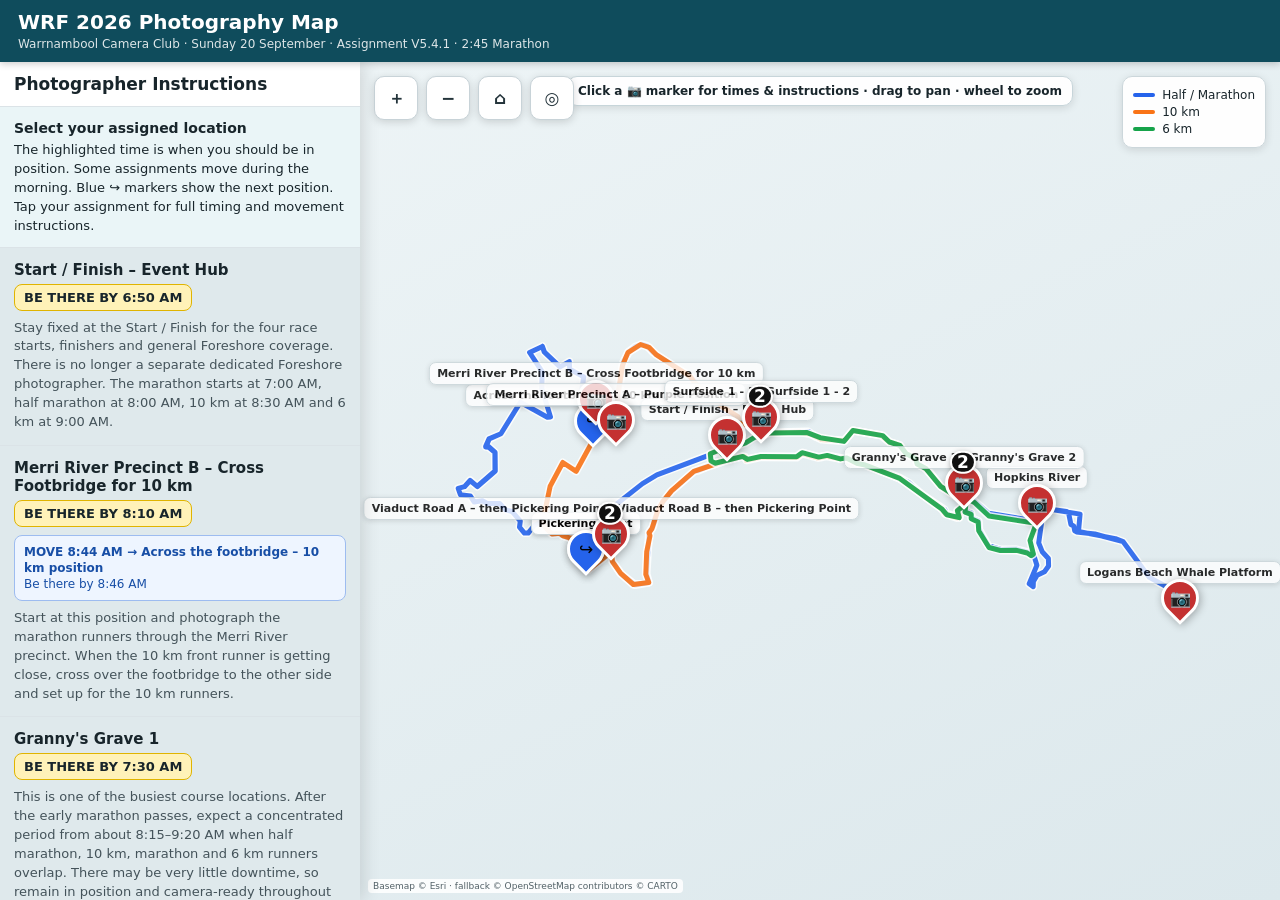
==== commit 8f878e61: "Update index.html" ====
--- a/site/running-festival/index.html
+++ b/site/running-festival/index.html
@@ -313,7 +313,7 @@
 <body>
 <div id="app">
 <header>
-  <div class="title"><h1>WRF 2026 Photography Map</h1><p>Warrnambool Camera Club · Sunday 20 September · Assignment V5.3 · Free Pan</p></div>
+  <div class="title"><h1>WRF 2026 Photography Map</h1><p>Warrnambool Camera Club · Sunday 20 September · Assignment V5.4.1 · 2:45 Marathon</p></div>
   <button class="header-btn" id="locationsBtn"><span class="full-label">Photographer Instructions</span><span class="short-label">Instructions</span></button>
 </header>
 <main>
@@ -352,7 +352,7 @@
 </main>
 </div>
 <script>
-window.WRF_DATA={"event":{"title":"Warrnambool Running Festival 2026","subtitle":"Warrnambool Camera Club Photography Map","date":"Sunday 20 September 2026","starts":{"Marathon":"7:00 AM","Half Marathon":"8:00 AM","10 km":"8:30 AM","6 km":"9:00 AM"},"note":"Version 4 \u2013 Dynamic photographer assignments. There is no dedicated Foreshore photographer. Two photographers work the Merri River precinct, with one crossing the footbridge for the 10 km field. Two photographers start on Viaduct Road and later move to Pickering Point. Front-runner times are planning estimates."},"routes":[{"name":"Half / Marathon course","color":"#2563eb","polyline":"xriiFqqsdZNvAs@Z`Ida@tBvFlJlQ`TeAhDoCrC{E[gGuBf@yBAyLm@cA_A}B_@sEgCsC_DgG_KaDgR{AS{@h@lJte@tBvFlJlQ`TeAhDoCrC{E[gGuBf@{Ok@{AcAkEiAwFqEiHkLA{@aBwG_BgNf@oAe@gFBeRw@}Az@{GWqCd@_GIcBbAiD`AeHhCgLfAcDbDkF`EuJt@]TiARyC}A^s@qAs@[Fg@nBVXgBdAIf@uBtBItEyCp@wEAgGd@cEd@o@Mq@vC{@xFbCd@cAeACsAaAm@{BmAgAcBB{AhBwBz@oMsAj@iKL_@|Ci@Vq@~@OL]ZqHdBkN`NeMlDsKtCE`Bq@Na@vATNsAcBf@Sv@aBp@uCDmDrKaNdMg@`C_BxRiF[sA~StDd@kBzY_GvJdA\\O`BaD~HoF~Fy@pCmA\\}@~CoBlBm@rDuApBcA|NjCpCMlHg@xDgAbCLfS^hC}@AyA`GS`C{@RqB~GiAl@sJdO}HhRyAjBQnAZpB`AnBfC`BdRrBfLBM~@cBhCeDnC}@N{AfEcDb@iFc@gBnFeBDfA~CiEnGiA\\pAzE`GuE`FB|JsCBr@gEnMfLlIdAhEhBx@Ds@dAkBxFCnErHoA|BpA~ATjBtAe@NiDnAaAMmC`@oA@wEtAcBTqB~BkCpALnAsA?_AcBgBk@aB^yAj@EHi@dAeAIeCb@u@^qCNF[k@b@]~ARrBi@t@mApA[v@aB_EqHsBJ_@wAvEYhDoCxC{Fa@gFuBf@{Ok@{AcAkEiAwFqEiHkLcBsI_BgNf@oAe@gFBeRw@}Az@{GWqCd@_GIcBbAiD`AeHpEkQbDkF`EuJt@]n@{EUMmAd@s@qAs@[Fg@nBVXgBdAIf@uBtBItEyCp@wEAgGd@cEd@o@Mq@vC{@xFbCd@cAeACsAaAm@{BmAgAcBB{AhBwBz@oMsAj@iKL_@~Ci@Tq@~@OL]Z{HdBaN`NeMlDsKtCEjA_@d@s@vATNsAcBf@Sv@aBp@uCDmDrKaNdMg@`C_BxRiF[sA`TtDb@kBzY_GvJdA\\O`BaD~HuDrDiBbDIx@mA\\}@~CoBlBm@rDuApBcA|NjCpCMnHg@tDiAdCNfS^hC{@A_B`GO~B{@TqB~GiAl@wJnOyH~QyAjBStA~AzEfC`BdRrBfLBM~@cBhCeDnC}@N{AfEqEb@{Dc@gBnFeBDfA~CcEfGoAd@pAzE`GuE`FB|JsCBr@gEnMdLlIdAlEbBv@Bs@jAiBzFAnEpHqAxBtA~ATjBtAe@NiDnAaAMmC`@oA@wEtAcBTqB~BkCpALnAsA?aAcBeBk@aB^yAj@Eh@wAd@WIeCb@u@^qCNF[k@b@]|ARtBi@t@mApA[v@aB_EqHsBJ_@wAvEYhDoCxC{Fa@gFkBd@cC?yLm@cA_A}B_@sEgCsC_DgG_KaDgR{AQy@h@h@lCt@[OwA","points":392},{"name":"10 km course","color":"#f97316","polyline":"jriiFkqsdZRtAu@b@r@hDbBK\\m@_BuNBg@n@Wg@kFBsRw@yA|@qGUqC`@oFKkBfAoDPwBvDeR~KwUz@o@v@mECe@YEcAb@s@qAaBo@O`BaD~HoF~Fy@pCmA\\}@~CoBlBm@rDyAnC_A~MfClCMjKiA~DYxDJ`Ob@zBeAIcBjKwAb@oC~G_IlMiA~@cHdQeB~Be@pClBvEjD|AhLtAnPPM~@cBhCd@xA]P~OzJuBdF|HvEvM~BpAe@xAwBIeCb@u@^qCNF[k@b@]|ARtBi@t@mApA[v@aB_EqHsBJ_@wA`F]|CmCtCyE[gGkBr@qHOuEw@i@Ns@q@wFcByByAkCqCeG}JeDsR}AQw@h@h@nCf@YSsA","points":99},{"name":"6 km course","color":"#16a34a","polyline":"briiFwqsdZZbBs@r@n@rC~AK^cA{A{Mf@oAe@gFBeRw@}Az@{GWqCn@cFKkBfAoDPwBvDeR~KwUfAmAf@uE}A\\s@qAs@YFe@rBN\\iBz@?j@wBrBI`FoDf@cECeGd@eE`@cASe@uDx@eFkBcBlXuDtF_AxCVHO`BaD~HoF~Fy@pCmA\\}@~CoBlBm@rDuAnBcA~NpCxCq@vKcA|EB|Rz@jGhAvCnBlLb@W[_B","points":61}],"locations":[{"id":"start-finish-event-hub","name":"Start / Finish \u2013 Event Hub","photographer":"","lat":-38.392931,"lon":142.482328,"beThereBy":"6:50 AM","comment":"Stay fixed at the Start / Finish for the four race starts, finishers and general Foreshore coverage. There is no longer a separate dedicated Foreshore photographer. The marathon starts at 7:00 AM, half marathon at 8:00 AM, 10 km at 8:30 AM and 6 km at 9:00 AM.","raceTimes":{"Marathon":[{"time":"7:00 AM","km":0.0},{"time":"7:13 AM","km":3.1},{"time":"10:01 AM","km":42.0}],"Half Marathon":[{"time":"8:00 AM","km":0.0},{"time":"8:10 AM","km":3.1}],"10 km":[{"time":"8:30 AM","km":0.0},{"time":"9:02 AM","km":10.1}],"6 km":[{"time":"9:00 AM","km":0.0},{"time":"9:19 AM","km":6.2}]},"chronological":[{"time":"7:00 AM","race":"Marathon","km":0.0},{"time":"7:13 AM","race":"Marathon","km":3.1},{"time":"8:00 AM","race":"Half Marathon","km":0.0},{"time":"8:10 AM","race":"Half Marathon","km":3.1},{"time":"8:30 AM","race":"10 km","km":0.0},{"time":"9:00 AM","race":"6 km","km":0.0},{"time":"9:02 AM","race":"10 km","km":10.1},{"time":"9:19 AM","race":"6 km","km":6.2},{"time":"10:01 AM","race":"Marathon","km":42.0}]},{"id":"merri-river-east-move","name":"Merri River Precinct B \u2013 Cross Footbridge for 10 km","photographer":"","lat":-38.390534,"lon":142.471071,"beThereBy":"8:10 AM","comment":"Start at this position and photograph the marathon runners through the Merri River precinct. When the 10 km front runner is getting close, cross over the footbridge to the other side and set up for the 10 km runners.","raceTimes":{"Marathon":[{"time":"8:16 AM","km":11.3},{"time":"9:32 AM","km":28.9}],"Half Marathon":[{"time":"8:47 AM","km":14.2}],"10 km":[{"time":"8:49 AM","km":5.9}],"6 km":[]},"chronological":[{"time":"8:16 AM","race":"Marathon","km":11.3},{"time":"8:47 AM","race":"Half Marathon","km":14.2},{"time":"8:49 AM","race":"10 km","km":5.9},{"time":"9:32 AM","race":"Marathon","km":28.9}],"movement":[{"leaveBy":"8:44 AM","arriveBy":"8:46 AM","name":"Across the footbridge \u2013 10 km position","lat":-38.392026,"lon":142.470827,"note":"At about 8:44 AM, cross over the footbridge and be ready on the other side by about 8:46 AM. The 10 km leader is expected in this precinct at about 8:49 AM, so this gives only a few minutes to reposition. From there concentrate on the 10 km field."}]},{"id":"granny-s-grave-1","name":"Granny's Grave 1","photographer":"","lat":-38.3961965,"lon":142.5026347,"beThereBy":"7:30 AM","comment":"This is one of the busiest course locations. After the early marathon passes, expect a concentrated period from about 8:15\u20139:20 AM when half marathon, 10 km, marathon and 6 km runners overlap. There may be very little downtime, so remain in position and camera-ready throughout that period.","raceTimes":{"Marathon":[{"time":"7:35 AM","km":8.2},{"time":"7:59 AM","km":13.8},{"time":"8:52 AM","km":26.0},{"time":"9:16 AM","km":31.6}],"Half Marathon":[{"time":"8:16 AM","km":5.2},{"time":"8:35 AM","km":10.8}],"10 km":[{"time":"8:37 AM","km":2.4}],"6 km":[{"time":"9:07 AM","km":2.4},{"time":"9:12 AM","km":4.0}]},"chronological":[{"time":"7:35 AM","race":"Marathon","km":8.2},{"time":"7:59 AM","race":"Marathon","km":13.8},{"time":"8:16 AM","race":"Half Marathon","km":5.2},{"time":"8:35 AM","race":"Half Marathon","km":10.8},{"time":"8:37 AM","race":"10 km","km":2.4},{"time":"8:52 AM","race":"Marathon","km":26.0},{"time":"9:07 AM","race":"6 km","km":2.4},{"time":"9:12 AM","race":"6 km","km":4.0},{"time":"9:16 AM","race":"Marathon","km":31.6}]},{"id":"granny-s-grave-2","name":"Granny's Grave 2","photographer":"","lat":-38.3960465,"lon":142.5026821,"beThereBy":"7:30 AM","comment":"This is one of the busiest course locations. After the early marathon passes, expect a concentrated period from about 8:15\u20139:20 AM when half marathon, 10 km, marathon and 6 km runners overlap. There may be very little downtime, so remain in position and camera-ready throughout that period.","raceTimes":{"Marathon":[{"time":"7:35 AM","km":8.2},{"time":"7:59 AM","km":13.8},{"time":"8:52 AM","km":26.0},{"time":"9:16 AM","km":31.6}],"Half Marathon":[{"time":"8:16 AM","km":5.2},{"time":"8:35 AM","km":10.8}],"10 km":[{"time":"8:37 AM","km":2.4}],"6 km":[{"time":"9:07 AM","km":2.4},{"time":"9:12 AM","km":4.0}]},"chronological":[{"time":"7:35 AM","race":"Marathon","km":8.2},{"time":"7:59 AM","race":"Marathon","km":13.8},{"time":"8:16 AM","race":"Half Marathon","km":5.2},{"time":"8:35 AM","race":"Half Marathon","km":10.8},{"time":"8:37 AM","race":"10 km","km":2.4},{"time":"8:52 AM","race":"Marathon","km":26.0},{"time":"9:07 AM","race":"6 km","km":2.4},{"time":"9:12 AM","race":"6 km","km":4.0},{"time":"9:16 AM","race":"Marathon","km":31.6}]},{"id":"hopkins-river","name":"Hopkins River","photographer":"","lat":-38.3975534,"lon":142.5089138,"beThereBy":"7:35 AM","comment":"There are several separate waves here. The marathon passes early, then the half marathon arrives around 8:22\u20138:33 AM. The busiest period is about 8:55\u20139:15 AM, when the marathon and 6 km leaders pass within only a few minutes of each other. Stay set up through that whole window.","raceTimes":{"Marathon":[{"time":"7:42 AM","km":9.8},{"time":"7:56 AM","km":13.2},{"time":"8:59 AM","km":27.7},{"time":"9:13 AM","km":30.9}],"Half Marathon":[{"time":"8:22 AM","km":6.8},{"time":"8:33 AM","km":10.1}],"10 km":[],"6 km":[{"time":"9:10 AM","km":3.4}]},"chronological":[{"time":"7:42 AM","race":"Marathon","km":9.8},{"time":"7:56 AM","race":"Marathon","km":13.2},{"time":"8:22 AM","race":"Half Marathon","km":6.8},{"time":"8:33 AM","race":"Half Marathon","km":10.1},{"time":"8:59 AM","race":"Marathon","km":27.7},{"time":"9:10 AM","race":"6 km","km":3.4},{"time":"9:13 AM","race":"Marathon","km":30.9}]},{"id":"logans-beach-whale-platform","name":"Logans Beach Whale Platform","photographer":"","lat":-38.4039326,"lon":142.5211629,"beThereBy":"7:40 AM","comment":"This is mainly a long-course location and should be less hectic than the shared sections. Expect the marathon leader at about 7:49 AM, the half marathon leader around 8:27 AM, then the marathon leader again near 9:06 AM. There should be useful gaps between the major waves.","raceTimes":{"Marathon":[{"time":"7:49 AM","km":11.4},{"time":"9:06 AM","km":29.3}],"Half Marathon":[{"time":"8:27 AM","km":8.4}],"10 km":[],"6 km":[]},"chronological":[{"time":"7:49 AM","race":"Marathon","km":11.4},{"time":"8:27 AM","race":"Half Marathon","km":8.4},{"time":"9:06 AM","race":"Marathon","km":29.3}]},{"id":"surfside-1-1","name":"Surfside 1 - 1","photographer":"","lat":-38.3917147,"lon":142.4852354,"beThereBy":"8:00 AM","comment":"Expect the marathon first at about 8:07 AM, then a very busy short period around 8:40\u20138:45 AM when the half marathon and 10 km leaders arrive only a couple of minutes apart. The marathon leader returns later around 9:24 AM. Be ready for mixed race fields through the middle part of the morning.","raceTimes":{"Marathon":[{"time":"8:07 AM","km":15.6},{"time":"9:24 AM","km":33.3}],"Half Marathon":[{"time":"8:41 AM","km":12.6}],"10 km":[{"time":"8:43 AM","km":4.2}],"6 km":[]},"chronological":[{"time":"8:07 AM","race":"Marathon","km":15.6},{"time":"8:41 AM","race":"Half Marathon","km":12.6},{"time":"8:43 AM","race":"10 km","km":4.2},{"time":"9:24 AM","race":"Marathon","km":33.3}]},{"id":"surfside-1-2","name":"Surfside 1 - 2","photographer":"","lat":-38.3917071,"lon":142.4853318,"beThereBy":"8:00 AM","comment":"Expect the marathon first at about 8:07 AM, then a very busy short period around 8:40\u20138:45 AM when the half marathon and 10 km leaders arrive only a couple of minutes apart. The marathon leader returns later around 9:24 AM. Be ready for mixed race fields through the middle part of the morning.","raceTimes":{"Marathon":[{"time":"8:07 AM","km":15.6},{"time":"9:24 AM","km":33.3}],"Half Marathon":[{"time":"8:41 AM","km":12.6}],"10 km":[{"time":"8:43 AM","km":4.2}],"6 km":[]},"chronological":[{"time":"8:07 AM","race":"Marathon","km":15.6},{"time":"8:41 AM","race":"Half Marathon","km":12.6},{"time":"8:43 AM","race":"10 km","km":4.2},{"time":"9:24 AM","race":"Marathon","km":33.3}]},{"id":"merri-river","name":"Merri River Precinct A \u2013 Purple Position","photographer":"","lat":-38.391926,"lon":142.472799,"beThereBy":"8:10 AM","comment":"Stay at the Purple position on the Price Street side of the Merri precinct. Photograph the runners through this section and remain here while the second Merri photographer moves across for the 10 km field.","raceTimes":{"Marathon":[{"time":"8:16 AM","km":17.6},{"time":"9:32 AM","km":35.4}],"Half Marathon":[{"time":"8:47 AM","km":14.6}],"10 km":[{"time":"8:49 AM","km":6.3}],"6 km":[]},"chronological":[{"time":"8:16 AM","race":"Marathon","km":17.6},{"time":"8:47 AM","race":"Half Marathon","km":14.6},{"time":"8:49 AM","race":"10 km","km":6.3},{"time":"9:32 AM","race":"Marathon","km":35.4}],"movement":[]},{"id":"viaduct-pickering-early","name":"Viaduct Road A \u2013 then Pickering Point","photographer":"","lat":-38.399636,"lon":142.472367,"beThereBy":"7:00 AM","comment":"START AT VIADUCT ROAD and be in position by 7:00 AM for the marathon. Photograph the marathon runners first, then the front of the 10 km field. As soon as the front 10 km runners are through, move across to Pickering Point. This is the early mover and should be at Pickering in time for the half-marathon leaders.","raceTimes":{"Marathon":[{"time":"8:36 AM","km":22.3},{"time":"9:52 AM","km":39.9}],"Half Marathon":[{"time":"9:03 AM","km":19.3}],"10 km":[{"time":"8:55 AM","km":8.1}],"6 km":[]},"chronological":[{"time":"8:36 AM","race":"Marathon","km":22.3},{"time":"8:55 AM","race":"10 km","km":8.1},{"time":"9:03 AM","race":"Half Marathon","km":19.3},{"time":"9:52 AM","race":"Marathon","km":39.9}],"movement":[{"leaveBy":"8:56 AM","arriveBy":"8:59 AM","name":"Pickering Point","lat":-38.400599,"lon":142.470157,"note":"MOVE TO PICKERING POINT immediately after the front 10 km runners. Aim to be in position by 8:59 AM for the half-marathon leaders, then remain for the later marathon pass."}]},{"id":"viaduct-pickering-late","name":"Viaduct Road B \u2013 then Pickering Point","photographer":"","lat":-38.399556000000004,"lon":142.47241699999998,"beThereBy":"7:00 AM","comment":"START AT VIADUCT ROAD and be in position by 7:00 AM for the marathon. Photograph the marathon runners first, then stay longer for more of the 10 km field. Once you have good 10 km coverage, move across to Pickering Point for the later marathon runners.","raceTimes":{"Marathon":[{"time":"8:36 AM","km":22.3},{"time":"9:52 AM","km":39.9}],"Half Marathon":[{"time":"9:03 AM","km":19.3}],"10 km":[{"time":"8:55 AM","km":8.1}],"6 km":[]},"chronological":[{"time":"8:36 AM","race":"Marathon","km":22.3},{"time":"8:55 AM","race":"10 km","km":8.1},{"time":"9:03 AM","race":"Half Marathon","km":19.3},{"time":"9:52 AM","race":"Marathon","km":39.9}],"movement":[{"leaveBy":"9:10 AM","arriveBy":"9:15 AM","name":"Pickering Point","lat":-38.400599,"lon":142.470157,"note":"MOVE TO PICKERING POINT after giving the 10 km field longer coverage. Be there well before the later marathon leader, expected around 9:51\u20139:52 AM."}]}]};</script>
+window.WRF_DATA={"event":{"title":"Warrnambool Running Festival 2026","subtitle":"Warrnambool Camera Club Photography Map","date":"Sunday 20 September 2026","starts":{"Marathon":"7:00 AM","Half Marathon":"8:00 AM","10 km":"8:30 AM","6 km":"9:00 AM"},"note":"Version 4 \u2013 Dynamic photographer assignments. There is no dedicated Foreshore photographer. Two photographers work the Merri River precinct, with one crossing the footbridge for the 10 km field. Two photographers start on Viaduct Road and later move to Pickering Point. Front-runner times are planning estimates."},"routes":[{"name":"Half / Marathon course","color":"#2563eb","polyline":"xriiFqqsdZNvAs@Z`Ida@tBvFlJlQ`TeAhDoCrC{E[gGuBf@yBAyLm@cA_A}B_@sEgCsC_DgG_KaDgR{AS{@h@lJte@tBvFlJlQ`TeAhDoCrC{E[gGuBf@{Ok@{AcAkEiAwFqEiHkLA{@aBwG_BgNf@oAe@gFBeRw@}Az@{GWqCd@_GIcBbAiD`AeHhCgLfAcDbDkF`EuJt@]TiARyC}A^s@qAs@[Fg@nBVXgBdAIf@uBtBItEyCp@wEAgGd@cEd@o@Mq@vC{@xFbCd@cAeACsAaAm@{BmAgAcBB{AhBwBz@oMsAj@iKL_@|Ci@Vq@~@OL]ZqHdBkN`NeMlDsKtCE`Bq@Na@vATNsAcBf@Sv@aBp@uCDmDrKaNdMg@`C_BxRiF[sA~StDd@kBzY_GvJdA\\O`BaD~HoF~Fy@pCmA\\}@~CoBlBm@rDuApBcA|NjCpCMlHg@xDgAbCLfS^hC}@AyA`GS`C{@RqB~GiAl@sJdO}HhRyAjBQnAZpB`AnBfC`BdRrBfLBM~@cBhCeDnC}@N{AfEcDb@iFc@gBnFeBDfA~CiEnGiA\\pAzE`GuE`FB|JsCBr@gEnMfLlIdAhEhBx@Ds@dAkBxFCnErHoA|BpA~ATjBtAe@NiDnAaAMmC`@oA@wEtAcBTqB~BkCpALnAsA?_AcBgBk@aB^yAj@EHi@dAeAIeCb@u@^qCNF[k@b@]~ARrBi@t@mApA[v@aB_EqHsBJ_@wAvEYhDoCxC{Fa@gFuBf@{Ok@{AcAkEiAwFqEiHkLcBsI_BgNf@oAe@gFBeRw@}Az@{GWqCd@_GIcBbAiD`AeHpEkQbDkF`EuJt@]n@{EUMmAd@s@qAs@[Fg@nBVXgBdAIf@uBtBItEyCp@wEAgGd@cEd@o@Mq@vC{@xFbCd@cAeACsAaAm@{BmAgAcBB{AhBwBz@oMsAj@iKL_@~Ci@Tq@~@OL]Z{HdBaN`NeMlDsKtCEjA_@d@s@vATNsAcBf@Sv@aBp@uCDmDrKaNdMg@`C_BxRiF[sA`TtDb@kBzY_GvJdA\\O`BaD~HuDrDiBbDIx@mA\\}@~CoBlBm@rDuApBcA|NjCpCMnHg@tDiAdCNfS^hC{@A_B`GO~B{@TqB~GiAl@wJnOyH~QyAjBStA~AzEfC`BdRrBfLBM~@cBhCeDnC}@N{AfEqEb@{Dc@gBnFeBDfA~CcEfGoAd@pAzE`GuE`FB|JsCBr@gEnMdLlIdAlEbBv@Bs@jAiBzFAnEpHqAxBtA~ATjBtAe@NiDnAaAMmC`@oA@wEtAcBTqB~BkCpALnAsA?aAcBeBk@aB^yAj@Eh@wAd@WIeCb@u@^qCNF[k@b@]|ARtBi@t@mApA[v@aB_EqHsBJ_@wAvEYhDoCxC{Fa@gFkBd@cC?yLm@cA_A}B_@sEgCsC_DgG_KaDgR{AQy@h@h@lCt@[OwA","points":392},{"name":"10 km course","color":"#f97316","polyline":"jriiFkqsdZRtAu@b@r@hDbBK\\m@_BuNBg@n@Wg@kFBsRw@yA|@qGUqC`@oFKkBfAoDPwBvDeR~KwUz@o@v@mECe@YEcAb@s@qAaBo@O`BaD~HoF~Fy@pCmA\\}@~CoBlBm@rDyAnC_A~MfClCMjKiA~DYxDJ`Ob@zBeAIcBjKwAb@oC~G_IlMiA~@cHdQeB~Be@pClBvEjD|AhLtAnPPM~@cBhCd@xA]P~OzJuBdF|HvEvM~BpAe@xAwBIeCb@u@^qCNF[k@b@]|ARtBi@t@mApA[v@aB_EqHsBJ_@wA`F]|CmCtCyE[gGkBr@qHOuEw@i@Ns@q@wFcByByAkCqCeG}JeDsR}AQw@h@h@nCf@YSsA","points":99},{"name":"6 km course","color":"#16a34a","polyline":"briiFwqsdZZbBs@r@n@rC~AK^cA{A{Mf@oAe@gFBeRw@}Az@{GWqCn@cFKkBfAoDPwBvDeR~KwUfAmAf@uE}A\\s@qAs@YFe@rBN\\iBz@?j@wBrBI`FoDf@cECeGd@eE`@cASe@uDx@eFkBcBlXuDtF_AxCVHO`BaD~HoF~Fy@pCmA\\}@~CoBlBm@rDuAnBcA~NpCxCq@vKcA|EB|Rz@jGhAvCnBlLb@W[_B","points":61}],"locations":[{"id":"start-finish-event-hub","name":"Start / Finish \u2013 Event Hub","photographer":"","lat":-38.392931,"lon":142.482328,"beThereBy":"6:50 AM","comment":"Stay fixed at the Start / Finish for the four race starts, finishers and general Foreshore coverage. There is no longer a separate dedicated Foreshore photographer. The marathon starts at 7:00 AM, half marathon at 8:00 AM, 10 km at 8:30 AM and 6 km at 9:00 AM.","raceTimes":{"Marathon":[{"time":"7:00 AM","km":0.0},{"time":"7:12 AM","km":3.1},{"time":"9:45 AM","km":42.2}],"Half Marathon":[{"time":"8:00 AM","km":0.0},{"time":"8:10 AM","km":3.1}],"10 km":[{"time":"8:30 AM","km":0.0},{"time":"9:02 AM","km":10.1}],"6 km":[{"time":"9:00 AM","km":0.0},{"time":"9:19 AM","km":6.2}]},"chronological":[{"time":"7:00 AM","race":"Marathon","km":0.0},{"time":"7:12 AM","race":"Marathon","km":3.1},{"time":"8:00 AM","race":"Half Marathon","km":0.0},{"time":"8:10 AM","race":"Half Marathon","km":3.1},{"time":"8:30 AM","race":"10 km","km":0.0},{"time":"9:00 AM","race":"6 km","km":0.0},{"time":"9:02 AM","race":"10 km","km":10.1},{"time":"9:19 AM","race":"6 km","km":6.2},{"time":"9:45 AM","race":"Marathon","km":42.2}]},{"id":"merri-river-east-move","name":"Merri River Precinct B \u2013 Cross Footbridge for 10 km","photographer":"","lat":-38.390534,"lon":142.471071,"beThereBy":"8:10 AM","comment":"Start at this position and photograph the marathon runners through the Merri River precinct. When the 10 km front runner is getting close, cross over the footbridge to the other side and set up for the 10 km runners.","raceTimes":{"Marathon":[{"time":"7:44 AM","km":11.3},{"time":"8:53 AM","km":28.9}],"Half Marathon":[{"time":"8:47 AM","km":14.2}],"10 km":[{"time":"8:49 AM","km":5.9}],"6 km":[]},"chronological":[{"time":"7:44 AM","race":"Marathon","km":11.3},{"time":"8:47 AM","race":"Half Marathon","km":14.2},{"time":"8:49 AM","race":"10 km","km":5.9},{"time":"8:53 AM","race":"Marathon","km":28.9}],"movement":[{"leaveBy":"8:44 AM","arriveBy":"8:46 AM","name":"Across the footbridge \u2013 10 km position","lat":-38.392026,"lon":142.470827,"note":"At about 8:44 AM, cross over the footbridge and be ready on the other side by about 8:46 AM. The 10 km leader is expected in this precinct at about 8:49 AM, so this gives only a few minutes to reposition. From there concentrate on the 10 km field."}]},{"id":"granny-s-grave-1","name":"Granny's Grave 1","photographer":"","lat":-38.3961965,"lon":142.5026347,"beThereBy":"7:30 AM","comment":"This is one of the busiest course locations. After the early marathon passes, expect a concentrated period from about 8:15\u20139:20 AM when half marathon, 10 km, marathon and 6 km runners overlap. There may be very little downtime, so remain in position and camera-ready throughout that period.","raceTimes":{"Marathon":[{"time":"7:32 AM","km":8.2},{"time":"7:54 AM","km":13.8},{"time":"8:42 AM","km":26.0},{"time":"9:04 AM","km":31.6}],"Half Marathon":[{"time":"8:16 AM","km":5.2},{"time":"8:35 AM","km":10.8}],"10 km":[{"time":"8:37 AM","km":2.4}],"6 km":[{"time":"9:07 AM","km":2.4},{"time":"9:12 AM","km":4.0}]},"chronological":[{"time":"7:32 AM","race":"Marathon","km":8.2},{"time":"7:54 AM","race":"Marathon","km":13.8},{"time":"8:16 AM","race":"Half Marathon","km":5.2},{"time":"8:35 AM","race":"Half Marathon","km":10.8},{"time":"8:37 AM","race":"10 km","km":2.4},{"time":"8:42 AM","race":"Marathon","km":26.0},{"time":"9:04 AM","race":"Marathon","km":31.6},{"time":"9:07 AM","race":"6 km","km":2.4},{"time":"9:12 AM","race":"6 km","km":4.0}]},{"id":"granny-s-grave-2","name":"Granny's Grave 2","photographer":"","lat":-38.3960465,"lon":142.5026821,"beThereBy":"7:30 AM","comment":"This is one of the busiest course locations. After the early marathon passes, expect a concentrated period from about 8:15\u20139:20 AM when half marathon, 10 km, marathon and 6 km runners overlap. There may be very little downtime, so remain in position and camera-ready throughout that period.","raceTimes":{"Marathon":[{"time":"7:32 AM","km":8.2},{"time":"7:54 AM","km":13.8},{"time":"8:42 AM","km":26.0},{"time":"9:04 AM","km":31.6}],"Half Marathon":[{"time":"8:16 AM","km":5.2},{"time":"8:35 AM","km":10.8}],"10 km":[{"time":"8:37 AM","km":2.4}],"6 km":[{"time":"9:07 AM","km":2.4},{"time":"9:12 AM","km":4.0}]},"chronological":[{"time":"7:32 AM","race":"Marathon","km":8.2},{"time":"7:54 AM","race":"Marathon","km":13.8},{"time":"8:16 AM","race":"Half Marathon","km":5.2},{"time":"8:35 AM","race":"Half Marathon","km":10.8},{"time":"8:37 AM","race":"10 km","km":2.4},{"time":"8:42 AM","race":"Marathon","km":26.0},{"time":"9:04 AM","race":"Marathon","km":31.6},{"time":"9:07 AM","race":"6 km","km":2.4},{"time":"9:12 AM","race":"6 km","km":4.0}]},{"id":"hopkins-river","name":"Hopkins River","photographer":"","lat":-38.3975534,"lon":142.5089138,"beThereBy":"7:35 AM","comment":"There are several separate waves here. The marathon passes early at about 7:38 AM and 7:52 AM, then the half marathon arrives around 8:22\u20138:33 AM. The marathon returns at about 8:48 AM and 9:01 AM. Stay set up through that whole period.","raceTimes":{"Marathon":[{"time":"7:38 AM","km":9.8},{"time":"7:52 AM","km":13.2},{"time":"8:48 AM","km":27.7},{"time":"9:01 AM","km":30.9}],"Half Marathon":[{"time":"8:22 AM","km":6.8},{"time":"8:33 AM","km":10.1}],"10 km":[],"6 km":[{"time":"9:10 AM","km":3.4}]},"chronological":[{"time":"7:38 AM","race":"Marathon","km":9.8},{"time":"7:52 AM","race":"Marathon","km":13.2},{"time":"8:22 AM","race":"Half Marathon","km":6.8},{"time":"8:33 AM","race":"Half Marathon","km":10.1},{"time":"8:48 AM","race":"Marathon","km":27.7},{"time":"9:01 AM","race":"Marathon","km":30.9},{"time":"9:10 AM","race":"6 km","km":3.4}]},{"id":"logans-beach-whale-platform","name":"Logans Beach Whale Platform","photographer":"","lat":-38.4039326,"lon":142.5211629,"beThereBy":"7:40 AM","comment":"This is mainly a long-course location and should be less hectic than the shared sections. Expect the marathon leader at about 7:45 AM, the half marathon leader around 8:27 AM, then the marathon leader again near 8:55 AM. There should be useful gaps between the major waves.","raceTimes":{"Marathon":[{"time":"7:45 AM","km":11.4},{"time":"8:55 AM","km":29.3}],"Half Marathon":[{"time":"8:27 AM","km":8.4}],"10 km":[],"6 km":[]},"chronological":[{"time":"7:45 AM","race":"Marathon","km":11.4},{"time":"8:27 AM","race":"Half Marathon","km":8.4},{"time":"8:55 AM","race":"Marathon","km":29.3}]},{"id":"surfside-1-1","name":"Surfside 1 - 1","photographer":"","lat":-38.3917147,"lon":142.4852354,"beThereBy":"8:00 AM","comment":"Expect the marathon first at about 8:01 AM, then a very busy short period around 8:40\u20138:45 AM when the half marathon and 10 km leaders arrive only a couple of minutes apart. The marathon leader returns later around 9:10 AM. Be ready for mixed race fields through the middle part of the morning.","raceTimes":{"Marathon":[{"time":"8:01 AM","km":15.6},{"time":"9:10 AM","km":33.3}],"Half Marathon":[{"time":"8:41 AM","km":12.6}],"10 km":[{"time":"8:43 AM","km":4.2}],"6 km":[]},"chronological":[{"time":"8:01 AM","race":"Marathon","km":15.6},{"time":"8:41 AM","race":"Half Marathon","km":12.6},{"time":"8:43 AM","race":"10 km","km":4.2},{"time":"9:10 AM","race":"Marathon","km":33.3}]},{"id":"surfside-1-2","name":"Surfside 1 - 2","photographer":"","lat":-38.3917071,"lon":142.4853318,"beThereBy":"8:00 AM","comment":"Expect the marathon first at about 8:01 AM, then a very busy short period around 8:40\u20138:45 AM when the half marathon and 10 km leaders arrive only a couple of minutes apart. The marathon leader returns later around 9:10 AM. Be ready for mixed race fields through the middle part of the morning.","raceTimes":{"Marathon":[{"time":"8:01 AM","km":15.6},{"time":"9:10 AM","km":33.3}],"Half Marathon":[{"time":"8:41 AM","km":12.6}],"10 km":[{"time":"8:43 AM","km":4.2}],"6 km":[]},"chronological":[{"time":"8:01 AM","race":"Marathon","km":15.6},{"time":"8:41 AM","race":"Half Marathon","km":12.6},{"time":"8:43 AM","race":"10 km","km":4.2},{"time":"9:10 AM","race":"Marathon","km":33.3}]},{"id":"merri-river","name":"Merri River Precinct A \u2013 Purple Position","photographer":"","lat":-38.391926,"lon":142.472799,"beThereBy":"8:10 AM","comment":"Stay at the Purple position on the Price Street side of the Merri precinct. Photograph the runners through this section and remain here while the second Merri photographer moves across for the 10 km field.","raceTimes":{"Marathon":[{"time":"8:09 AM","km":17.6},{"time":"9:18 AM","km":35.4}],"Half Marathon":[{"time":"8:47 AM","km":14.6}],"10 km":[{"time":"8:49 AM","km":6.3}],"6 km":[]},"chronological":[{"time":"8:09 AM","race":"Marathon","km":17.6},{"time":"8:47 AM","race":"Half Marathon","km":14.6},{"time":"8:49 AM","race":"10 km","km":6.3},{"time":"9:18 AM","race":"Marathon","km":35.4}],"movement":[]},{"id":"viaduct-pickering-early","name":"Viaduct Road A \u2013 then Pickering Point","photographer":"","lat":-38.399636,"lon":142.472367,"beThereBy":"7:00 AM","comment":"START AT VIADUCT ROAD and be in position by 7:00 AM for the marathon. Photograph the marathon runners first, then the front of the 10 km field. As soon as the front 10 km runners are through, move across to Pickering Point. This is the early mover and should be at Pickering in time for the half-marathon leaders.","raceTimes":{"Marathon":[{"time":"7:05 AM","km":1.4},{"time":"7:18 AM","km":4.5},{"time":"8:27 AM","km":22.3},{"time":"9:36 AM","km":39.9}],"Half Marathon":[{"time":"9:03 AM","km":19.3}],"10 km":[{"time":"8:55 AM","km":8.1}],"6 km":[]},"chronological":[{"time":"7:05 AM","race":"Marathon","km":1.4},{"time":"7:18 AM","race":"Marathon","km":4.5},{"time":"8:27 AM","race":"Marathon","km":22.3},{"time":"8:55 AM","race":"10 km","km":8.1},{"time":"9:03 AM","race":"Half Marathon","km":19.3},{"time":"9:36 AM","race":"Marathon","km":39.9}],"movement":[{"leaveBy":"8:56 AM","arriveBy":"8:59 AM","name":"Pickering Point","lat":-38.400599,"lon":142.470157,"note":"MOVE TO PICKERING POINT immediately after the front 10 km runners. Aim to be in position by 8:59 AM for the half-marathon leaders, then remain for the later marathon pass."}]},{"id":"viaduct-pickering-late","name":"Viaduct Road B \u2013 then Pickering Point","photographer":"","lat":-38.399556000000004,"lon":142.47241699999998,"beThereBy":"7:00 AM","comment":"START AT VIADUCT ROAD and be in position by 7:00 AM for the marathon. Photograph the marathon runners first, then stay longer for more of the 10 km field. Once you have good 10 km coverage, move across to Pickering Point for the later marathon runners.","raceTimes":{"Marathon":[{"time":"7:05 AM","km":1.4},{"time":"7:18 AM","km":4.5},{"time":"8:27 AM","km":22.3},{"time":"9:36 AM","km":39.9}],"Half Marathon":[{"time":"9:03 AM","km":19.3}],"10 km":[{"time":"8:55 AM","km":8.1}],"6 km":[]},"chronological":[{"time":"7:05 AM","race":"Marathon","km":1.4},{"time":"7:18 AM","race":"Marathon","km":4.5},{"time":"8:27 AM","race":"Marathon","km":22.3},{"time":"8:55 AM","race":"10 km","km":8.1},{"time":"9:03 AM","race":"Half Marathon","km":19.3},{"time":"9:36 AM","race":"Marathon","km":39.9}],"movement":[{"leaveBy":"9:10 AM","arriveBy":"9:15 AM","name":"Pickering Point","lat":-38.400599,"lon":142.470157,"note":"MOVE TO PICKERING POINT after giving the 10 km field longer coverage. Be there well before the later marathon leader, expected around 9:36 AM for a 2:45 marathon."}]}]};</script>
 <script>
 (()=>{
 'use strict';
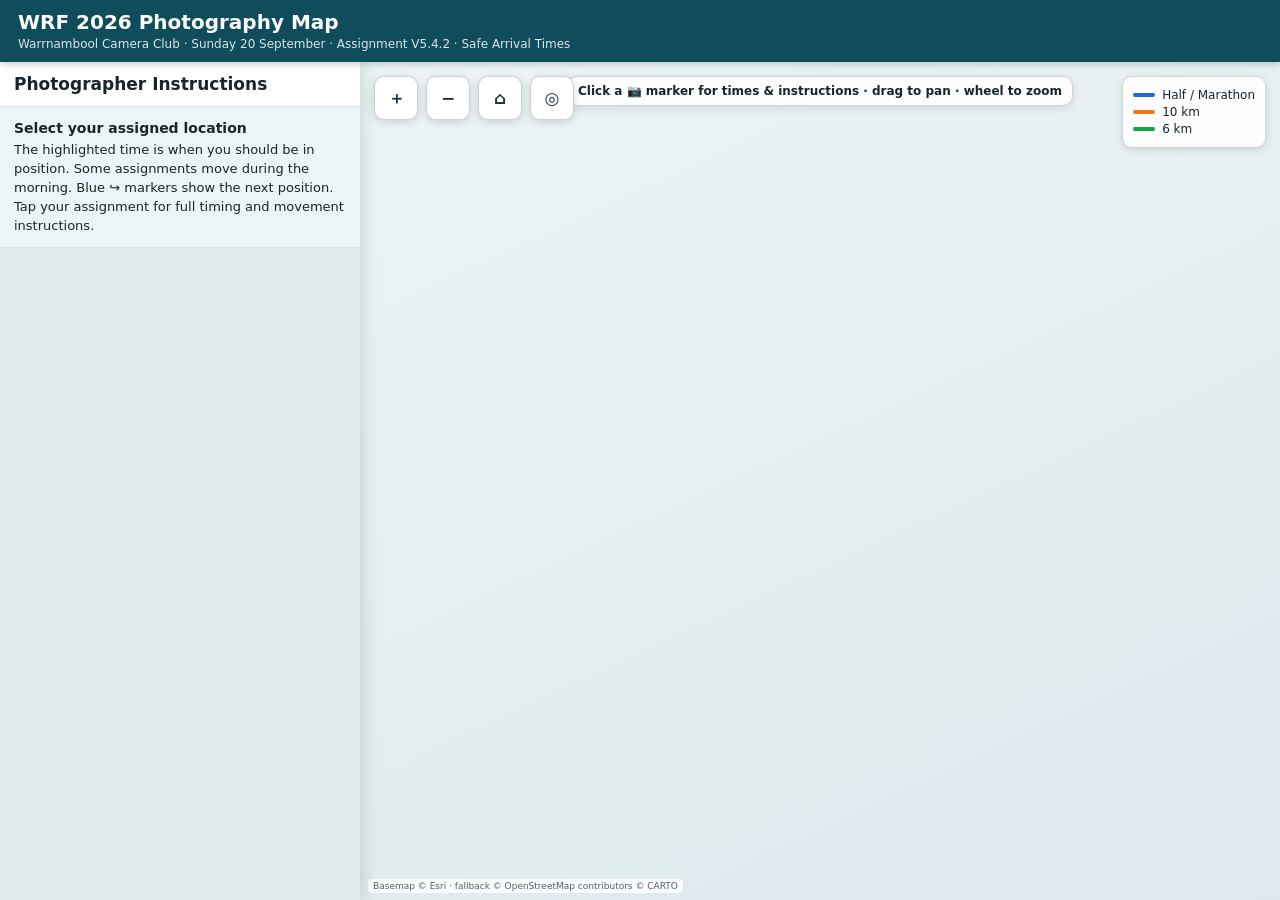
==== commit 18d0faa1: "Update index.html" ====
--- a/site/running-festival/index.html
+++ b/site/running-festival/index.html
@@ -313,7 +313,7 @@
 <body>
 <div id="app">
 <header>
-  <div class="title"><h1>WRF 2026 Photography Map</h1><p>Warrnambool Camera Club · Sunday 20 September · Assignment V5.4.1 · 2:45 Marathon</p></div>
+  <div class="title"><h1>WRF 2026 Photography Map</h1><p>Warrnambool Camera Club · Sunday 20 September · Assignment V5.4.2 · Safe Arrival Times</p></div>
   <button class="header-btn" id="locationsBtn"><span class="full-label">Photographer Instructions</span><span class="short-label">Instructions</span></button>
 </header>
 <main>
@@ -351,8 +351,7 @@
   <div class="toast" id="toast"></div>
 </main>
 </div>
-<script>
-window.WRF_DATA={"event":{"title":"Warrnambool Running Festival 2026","subtitle":"Warrnambool Camera Club Photography Map","date":"Sunday 20 September 2026","starts":{"Marathon":"7:00 AM","Half Marathon":"8:00 AM","10 km":"8:30 AM","6 km":"9:00 AM"},"note":"Version 4 \u2013 Dynamic photographer assignments. There is no dedicated Foreshore photographer. Two photographers work the Merri River precinct, with one crossing the footbridge for the 10 km field. Two photographers start on Viaduct Road and later move to Pickering Point. Front-runner times are planning estimates."},"routes":[{"name":"Half / Marathon course","color":"#2563eb","polyline":"xriiFqqsdZNvAs@Z`Ida@tBvFlJlQ`TeAhDoCrC{E[gGuBf@yBAyLm@cA_A}B_@sEgCsC_DgG_KaDgR{AS{@h@lJte@tBvFlJlQ`TeAhDoCrC{E[gGuBf@{Ok@{AcAkEiAwFqEiHkLA{@aBwG_BgNf@oAe@gFBeRw@}Az@{GWqCd@_GIcBbAiD`AeHhCgLfAcDbDkF`EuJt@]TiARyC}A^s@qAs@[Fg@nBVXgBdAIf@uBtBItEyCp@wEAgGd@cEd@o@Mq@vC{@xFbCd@cAeACsAaAm@{BmAgAcBB{AhBwBz@oMsAj@iKL_@|Ci@Vq@~@OL]ZqHdBkN`NeMlDsKtCE`Bq@Na@vATNsAcBf@Sv@aBp@uCDmDrKaNdMg@`C_BxRiF[sA~StDd@kBzY_GvJdA\\O`BaD~HoF~Fy@pCmA\\}@~CoBlBm@rDuApBcA|NjCpCMlHg@xDgAbCLfS^hC}@AyA`GS`C{@RqB~GiAl@sJdO}HhRyAjBQnAZpB`AnBfC`BdRrBfLBM~@cBhCeDnC}@N{AfEcDb@iFc@gBnFeBDfA~CiEnGiA\\pAzE`GuE`FB|JsCBr@gEnMfLlIdAhEhBx@Ds@dAkBxFCnErHoA|BpA~ATjBtAe@NiDnAaAMmC`@oA@wEtAcBTqB~BkCpALnAsA?_AcBgBk@aB^yAj@EHi@dAeAIeCb@u@^qCNF[k@b@]~ARrBi@t@mApA[v@aB_EqHsBJ_@wAvEYhDoCxC{Fa@gFuBf@{Ok@{AcAkEiAwFqEiHkLcBsI_BgNf@oAe@gFBeRw@}Az@{GWqCd@_GIcBbAiD`AeHpEkQbDkF`EuJt@]n@{EUMmAd@s@qAs@[Fg@nBVXgBdAIf@uBtBItEyCp@wEAgGd@cEd@o@Mq@vC{@xFbCd@cAeACsAaAm@{BmAgAcBB{AhBwBz@oMsAj@iKL_@~Ci@Tq@~@OL]Z{HdBaN`NeMlDsKtCEjA_@d@s@vATNsAcBf@Sv@aBp@uCDmDrKaNdMg@`C_BxRiF[sA`TtDb@kBzY_GvJdA\\O`BaD~HuDrDiBbDIx@mA\\}@~CoBlBm@rDuApBcA|NjCpCMnHg@tDiAdCNfS^hC{@A_B`GO~B{@TqB~GiAl@wJnOyH~QyAjBStA~AzEfC`BdRrBfLBM~@cBhCeDnC}@N{AfEqEb@{Dc@gBnFeBDfA~CcEfGoAd@pAzE`GuE`FB|JsCBr@gEnMdLlIdAlEbBv@Bs@jAiBzFAnEpHqAxBtA~ATjBtAe@NiDnAaAMmC`@oA@wEtAcBTqB~BkCpALnAsA?aAcBeBk@aB^yAj@Eh@wAd@WIeCb@u@^qCNF[k@b@]|ARtBi@t@mApA[v@aB_EqHsBJ_@wAvEYhDoCxC{Fa@gFkBd@cC?yLm@cA_A}B_@sEgCsC_DgG_KaDgR{AQy@h@h@lCt@[OwA","points":392},{"name":"10 km course","color":"#f97316","polyline":"jriiFkqsdZRtAu@b@r@hDbBK\\m@_BuNBg@n@Wg@kFBsRw@yA|@qGUqC`@oFKkBfAoDPwBvDeR~KwUz@o@v@mECe@YEcAb@s@qAaBo@O`BaD~HoF~Fy@pCmA\\}@~CoBlBm@rDyAnC_A~MfClCMjKiA~DYxDJ`Ob@zBeAIcBjKwAb@oC~G_IlMiA~@cHdQeB~Be@pClBvEjD|AhLtAnPPM~@cBhCd@xA]P~OzJuBdF|HvEvM~BpAe@xAwBIeCb@u@^qCNF[k@b@]|ARtBi@t@mApA[v@aB_EqHsBJ_@wA`F]|CmCtCyE[gGkBr@qHOuEw@i@Ns@q@wFcByByAkCqCeG}JeDsR}AQw@h@h@nCf@YSsA","points":99},{"name":"6 km course","color":"#16a34a","polyline":"briiFwqsdZZbBs@r@n@rC~AK^cA{A{Mf@oAe@gFBeRw@}Az@{GWqCn@cFKkBfAoDPwBvDeR~KwUfAmAf@uE}A\\s@qAs@YFe@rBN\\iBz@?j@wBrBI`FoDf@cECeGd@eE`@cASe@uDx@eFkBcBlXuDtF_AxCVHO`BaD~HoF~Fy@pCmA\\}@~CoBlBm@rDuAnBcA~NpCxCq@vKcA|EB|Rz@jGhAvCnBlLb@W[_B","points":61}],"locations":[{"id":"start-finish-event-hub","name":"Start / Finish \u2013 Event Hub","photographer":"","lat":-38.392931,"lon":142.482328,"beThereBy":"6:50 AM","comment":"Stay fixed at the Start / Finish for the four race starts, finishers and general Foreshore coverage. There is no longer a separate dedicated Foreshore photographer. The marathon starts at 7:00 AM, half marathon at 8:00 AM, 10 km at 8:30 AM and 6 km at 9:00 AM.","raceTimes":{"Marathon":[{"time":"7:00 AM","km":0.0},{"time":"7:12 AM","km":3.1},{"time":"9:45 AM","km":42.2}],"Half Marathon":[{"time":"8:00 AM","km":0.0},{"time":"8:10 AM","km":3.1}],"10 km":[{"time":"8:30 AM","km":0.0},{"time":"9:02 AM","km":10.1}],"6 km":[{"time":"9:00 AM","km":0.0},{"time":"9:19 AM","km":6.2}]},"chronological":[{"time":"7:00 AM","race":"Marathon","km":0.0},{"time":"7:12 AM","race":"Marathon","km":3.1},{"time":"8:00 AM","race":"Half Marathon","km":0.0},{"time":"8:10 AM","race":"Half Marathon","km":3.1},{"time":"8:30 AM","race":"10 km","km":0.0},{"time":"9:00 AM","race":"6 km","km":0.0},{"time":"9:02 AM","race":"10 km","km":10.1},{"time":"9:19 AM","race":"6 km","km":6.2},{"time":"9:45 AM","race":"Marathon","km":42.2}]},{"id":"merri-river-east-move","name":"Merri River Precinct B \u2013 Cross Footbridge for 10 km","photographer":"","lat":-38.390534,"lon":142.471071,"beThereBy":"8:10 AM","comment":"Start at this position and photograph the marathon runners through the Merri River precinct. When the 10 km front runner is getting close, cross over the footbridge to the other side and set up for the 10 km runners.","raceTimes":{"Marathon":[{"time":"7:44 AM","km":11.3},{"time":"8:53 AM","km":28.9}],"Half Marathon":[{"time":"8:47 AM","km":14.2}],"10 km":[{"time":"8:49 AM","km":5.9}],"6 km":[]},"chronological":[{"time":"7:44 AM","race":"Marathon","km":11.3},{"time":"8:47 AM","race":"Half Marathon","km":14.2},{"time":"8:49 AM","race":"10 km","km":5.9},{"time":"8:53 AM","race":"Marathon","km":28.9}],"movement":[{"leaveBy":"8:44 AM","arriveBy":"8:46 AM","name":"Across the footbridge \u2013 10 km position","lat":-38.392026,"lon":142.470827,"note":"At about 8:44 AM, cross over the footbridge and be ready on the other side by about 8:46 AM. The 10 km leader is expected in this precinct at about 8:49 AM, so this gives only a few minutes to reposition. From there concentrate on the 10 km field."}]},{"id":"granny-s-grave-1","name":"Granny's Grave 1","photographer":"","lat":-38.3961965,"lon":142.5026347,"beThereBy":"7:30 AM","comment":"This is one of the busiest course locations. After the early marathon passes, expect a concentrated period from about 8:15\u20139:20 AM when half marathon, 10 km, marathon and 6 km runners overlap. There may be very little downtime, so remain in position and camera-ready throughout that period.","raceTimes":{"Marathon":[{"time":"7:32 AM","km":8.2},{"time":"7:54 AM","km":13.8},{"time":"8:42 AM","km":26.0},{"time":"9:04 AM","km":31.6}],"Half Marathon":[{"time":"8:16 AM","km":5.2},{"time":"8:35 AM","km":10.8}],"10 km":[{"time":"8:37 AM","km":2.4}],"6 km":[{"time":"9:07 AM","km":2.4},{"time":"9:12 AM","km":4.0}]},"chronological":[{"time":"7:32 AM","race":"Marathon","km":8.2},{"time":"7:54 AM","race":"Marathon","km":13.8},{"time":"8:16 AM","race":"Half Marathon","km":5.2},{"time":"8:35 AM","race":"Half Marathon","km":10.8},{"time":"8:37 AM","race":"10 km","km":2.4},{"time":"8:42 AM","race":"Marathon","km":26.0},{"time":"9:04 AM","race":"Marathon","km":31.6},{"time":"9:07 AM","race":"6 km","km":2.4},{"time":"9:12 AM","race":"6 km","km":4.0}]},{"id":"granny-s-grave-2","name":"Granny's Grave 2","photographer":"","lat":-38.3960465,"lon":142.5026821,"beThereBy":"7:30 AM","comment":"This is one of the busiest course locations. After the early marathon passes, expect a concentrated period from about 8:15\u20139:20 AM when half marathon, 10 km, marathon and 6 km runners overlap. There may be very little downtime, so remain in position and camera-ready throughout that period.","raceTimes":{"Marathon":[{"time":"7:32 AM","km":8.2},{"time":"7:54 AM","km":13.8},{"time":"8:42 AM","km":26.0},{"time":"9:04 AM","km":31.6}],"Half Marathon":[{"time":"8:16 AM","km":5.2},{"time":"8:35 AM","km":10.8}],"10 km":[{"time":"8:37 AM","km":2.4}],"6 km":[{"time":"9:07 AM","km":2.4},{"time":"9:12 AM","km":4.0}]},"chronological":[{"time":"7:32 AM","race":"Marathon","km":8.2},{"time":"7:54 AM","race":"Marathon","km":13.8},{"time":"8:16 AM","race":"Half Marathon","km":5.2},{"time":"8:35 AM","race":"Half Marathon","km":10.8},{"time":"8:37 AM","race":"10 km","km":2.4},{"time":"8:42 AM","race":"Marathon","km":26.0},{"time":"9:04 AM","race":"Marathon","km":31.6},{"time":"9:07 AM","race":"6 km","km":2.4},{"time":"9:12 AM","race":"6 km","km":4.0}]},{"id":"hopkins-river","name":"Hopkins River","photographer":"","lat":-38.3975534,"lon":142.5089138,"beThereBy":"7:35 AM","comment":"There are several separate waves here. The marathon passes early at about 7:38 AM and 7:52 AM, then the half marathon arrives around 8:22\u20138:33 AM. The marathon returns at about 8:48 AM and 9:01 AM. Stay set up through that whole period.","raceTimes":{"Marathon":[{"time":"7:38 AM","km":9.8},{"time":"7:52 AM","km":13.2},{"time":"8:48 AM","km":27.7},{"time":"9:01 AM","km":30.9}],"Half Marathon":[{"time":"8:22 AM","km":6.8},{"time":"8:33 AM","km":10.1}],"10 km":[],"6 km":[{"time":"9:10 AM","km":3.4}]},"chronological":[{"time":"7:38 AM","race":"Marathon","km":9.8},{"time":"7:52 AM","race":"Marathon","km":13.2},{"time":"8:22 AM","race":"Half Marathon","km":6.8},{"time":"8:33 AM","race":"Half Marathon","km":10.1},{"time":"8:48 AM","race":"Marathon","km":27.7},{"time":"9:01 AM","race":"Marathon","km":30.9},{"time":"9:10 AM","race":"6 km","km":3.4}]},{"id":"logans-beach-whale-platform","name":"Logans Beach Whale Platform","photographer":"","lat":-38.4039326,"lon":142.5211629,"beThereBy":"7:40 AM","comment":"This is mainly a long-course location and should be less hectic than the shared sections. Expect the marathon leader at about 7:45 AM, the half marathon leader around 8:27 AM, then the marathon leader again near 8:55 AM. There should be useful gaps between the major waves.","raceTimes":{"Marathon":[{"time":"7:45 AM","km":11.4},{"time":"8:55 AM","km":29.3}],"Half Marathon":[{"time":"8:27 AM","km":8.4}],"10 km":[],"6 km":[]},"chronological":[{"time":"7:45 AM","race":"Marathon","km":11.4},{"time":"8:27 AM","race":"Half Marathon","km":8.4},{"time":"8:55 AM","race":"Marathon","km":29.3}]},{"id":"surfside-1-1","name":"Surfside 1 - 1","photographer":"","lat":-38.3917147,"lon":142.4852354,"beThereBy":"8:00 AM","comment":"Expect the marathon first at about 8:01 AM, then a very busy short period around 8:40\u20138:45 AM when the half marathon and 10 km leaders arrive only a couple of minutes apart. The marathon leader returns later around 9:10 AM. Be ready for mixed race fields through the middle part of the morning.","raceTimes":{"Marathon":[{"time":"8:01 AM","km":15.6},{"time":"9:10 AM","km":33.3}],"Half Marathon":[{"time":"8:41 AM","km":12.6}],"10 km":[{"time":"8:43 AM","km":4.2}],"6 km":[]},"chronological":[{"time":"8:01 AM","race":"Marathon","km":15.6},{"time":"8:41 AM","race":"Half Marathon","km":12.6},{"time":"8:43 AM","race":"10 km","km":4.2},{"time":"9:10 AM","race":"Marathon","km":33.3}]},{"id":"surfside-1-2","name":"Surfside 1 - 2","photographer":"","lat":-38.3917071,"lon":142.4853318,"beThereBy":"8:00 AM","comment":"Expect the marathon first at about 8:01 AM, then a very busy short period around 8:40\u20138:45 AM when the half marathon and 10 km leaders arrive only a couple of minutes apart. The marathon leader returns later around 9:10 AM. Be ready for mixed race fields through the middle part of the morning.","raceTimes":{"Marathon":[{"time":"8:01 AM","km":15.6},{"time":"9:10 AM","km":33.3}],"Half Marathon":[{"time":"8:41 AM","km":12.6}],"10 km":[{"time":"8:43 AM","km":4.2}],"6 km":[]},"chronological":[{"time":"8:01 AM","race":"Marathon","km":15.6},{"time":"8:41 AM","race":"Half Marathon","km":12.6},{"time":"8:43 AM","race":"10 km","km":4.2},{"time":"9:10 AM","race":"Marathon","km":33.3}]},{"id":"merri-river","name":"Merri River Precinct A \u2013 Purple Position","photographer":"","lat":-38.391926,"lon":142.472799,"beThereBy":"8:10 AM","comment":"Stay at the Purple position on the Price Street side of the Merri precinct. Photograph the runners through this section and remain here while the second Merri photographer moves across for the 10 km field.","raceTimes":{"Marathon":[{"time":"8:09 AM","km":17.6},{"time":"9:18 AM","km":35.4}],"Half Marathon":[{"time":"8:47 AM","km":14.6}],"10 km":[{"time":"8:49 AM","km":6.3}],"6 km":[]},"chronological":[{"time":"8:09 AM","race":"Marathon","km":17.6},{"time":"8:47 AM","race":"Half Marathon","km":14.6},{"time":"8:49 AM","race":"10 km","km":6.3},{"time":"9:18 AM","race":"Marathon","km":35.4}],"movement":[]},{"id":"viaduct-pickering-early","name":"Viaduct Road A \u2013 then Pickering Point","photographer":"","lat":-38.399636,"lon":142.472367,"beThereBy":"7:00 AM","comment":"START AT VIADUCT ROAD and be in position by 7:00 AM for the marathon. Photograph the marathon runners first, then the front of the 10 km field. As soon as the front 10 km runners are through, move across to Pickering Point. This is the early mover and should be at Pickering in time for the half-marathon leaders.","raceTimes":{"Marathon":[{"time":"7:05 AM","km":1.4},{"time":"7:18 AM","km":4.5},{"time":"8:27 AM","km":22.3},{"time":"9:36 AM","km":39.9}],"Half Marathon":[{"time":"9:03 AM","km":19.3}],"10 km":[{"time":"8:55 AM","km":8.1}],"6 km":[]},"chronological":[{"time":"7:05 AM","race":"Marathon","km":1.4},{"time":"7:18 AM","race":"Marathon","km":4.5},{"time":"8:27 AM","race":"Marathon","km":22.3},{"time":"8:55 AM","race":"10 km","km":8.1},{"time":"9:03 AM","race":"Half Marathon","km":19.3},{"time":"9:36 AM","race":"Marathon","km":39.9}],"movement":[{"leaveBy":"8:56 AM","arriveBy":"8:59 AM","name":"Pickering Point","lat":-38.400599,"lon":142.470157,"note":"MOVE TO PICKERING POINT immediately after the front 10 km runners. Aim to be in position by 8:59 AM for the half-marathon leaders, then remain for the later marathon pass."}]},{"id":"viaduct-pickering-late","name":"Viaduct Road B \u2013 then Pickering Point","photographer":"","lat":-38.399556000000004,"lon":142.47241699999998,"beThereBy":"7:00 AM","comment":"START AT VIADUCT ROAD and be in position by 7:00 AM for the marathon. Photograph the marathon runners first, then stay longer for more of the 10 km field. Once you have good 10 km coverage, move across to Pickering Point for the later marathon runners.","raceTimes":{"Marathon":[{"time":"7:05 AM","km":1.4},{"time":"7:18 AM","km":4.5},{"time":"8:27 AM","km":22.3},{"time":"9:36 AM","km":39.9}],"Half Marathon":[{"time":"9:03 AM","km":19.3}],"10 km":[{"time":"8:55 AM","km":8.1}],"6 km":[]},"chronological":[{"time":"7:05 AM","race":"Marathon","km":1.4},{"time":"7:18 AM","race":"Marathon","km":4.5},{"time":"8:27 AM","race":"Marathon","km":22.3},{"time":"8:55 AM","race":"10 km","km":8.1},{"time":"9:03 AM","race":"Half Marathon","km":19.3},{"time":"9:36 AM","race":"Marathon","km":39.9}],"movement":[{"leaveBy":"9:10 AM","arriveBy":"9:15 AM","name":"Pickering Point","lat":-38.400599,"lon":142.470157,"note":"MOVE TO PICKERING POINT after giving the 10 km field longer coverage. Be there well before the later marathon leader, expected around 9:36 AM for a 2:45 marathon."}]}]};</script>
+<scrwindow.WRF_DATA={"event":{"title":"Warrnambool Running Festival 2026","subtitle":"Warrnambool Camera Club Photography Map","date":"Sunday 20 September 2026","starts":{"Marathon":"7:00 AM","Half Marathon":"8:00 AM","10 km":"8:30 AM","6 km":"9:00 AM"},"note":"Version 4 \u2013 Dynamic photographer assignments. There is no dedicated Foreshore photographer. Two photographers work the Merri River precinct, with one crossing the footbridge for the 10 km field. Two photographers start on Viaduct Road and later move to Pickering Point. Front-runner times are planning estimates."},"routes":[{"name":"Half / Marathon course","color":"#2563eb","polyline":"xriiFqqsdZNvAs@Z`Ida@tBvFlJlQ`TeAhDoCrC{E[gGuBf@yBAyLm@cA_A}B_@sEgCsC_DgG_KaDgR{AS{@h@lJte@tBvFlJlQ`TeAhDoCrC{E[gGuBf@{Ok@{AcAkEiAwFqEiHkLA{@aBwG_BgNf@oAe@gFBeRw@}Az@{GWqCd@_GIcBbAiD`AeHhCgLfAcDbDkF`EuJt@]TiARyC}A^s@qAs@[Fg@nBVXgBdAIf@uBtBItEyCp@wEAgGd@cEd@o@Mq@vC{@xFbCd@cAeACsAaAm@{BmAgAcBB{AhBwBz@oMsAj@iKL_@|Ci@Vq@~@OL]ZqHdBkN`NeMlDsKtCE`Bq@Na@vATNsAcBf@Sv@aBp@uCDmDrKaNdMg@`C_BxRiF[sA~StDd@kBzY_GvJdA\\O`BaD~HoF~Fy@pCmA\\}@~CoBlBm@rDuApBcA|NjCpCMlHg@xDgAbCLfS^hC}@AyA`GS`C{@RqB~GiAl@sJdO}HhRyAjBQnAZpB`AnBfC`BdRrBfLBM~@cBhCeDnC}@N{AfEcDb@iFc@gBnFeBDfA~CiEnGiA\\pAzE`GuE`FB|JsCBr@gEnMfLlIdAhEhBx@Ds@dAkBxFCnErHoA|BpA~ATjBtAe@NiDnAaAMmC`@oA@wEtAcBTqB~BkCpALnAsA?_AcBgBk@aB^yAj@EHi@dAeAIeCb@u@^qCNF[k@b@]~ARrBi@t@mApA[v@aB_EqHsBJ_@wAvEYhDoCxC{Fa@gFuBf@{Ok@{AcAkEiAwFqEiHkLcBsI_BgNf@oAe@gFBeRw@}Az@{GWqCd@_GIcBbAiD`AeHpEkQbDkF`EuJt@]n@{EUMmAd@s@qAs@[Fg@nBVXgBdAIf@uBtBItEyCp@wEAgGd@cEd@o@Mq@vC{@xFbCd@cAeACsAaAm@{BmAgAcBB{AhBwBz@oMsAj@iKL_@~Ci@Tq@~@OL]Z{HdBaN`NeMlDsKtCEjA_@d@s@vATNsAcBf@Sv@aBp@uCDmDrKaNdMg@`C_BxRiF[sA`TtDb@kBzY_GvJdA\\O`BaD~HuDrDiBbDIx@mA\\}@~CoBlBm@rDuApBcA|NjCpCMnHg@tDiAdCNfS^hC{@A_B`GO~B{@TqB~GiAl@wJnOyH~QyAjBStA~AzEfC`BdRrBfLBM~@cBhCeDnC}@N{AfEqEb@{Dc@gBnFeBDfA~CcEfGoAd@pAzE`GuE`FB|JsCBr@gEnMdLlIdAlEbBv@Bs@jAiBzFAnEpHqAxBtA~ATjBtAe@NiDnAaAMmC`@oA@wEtAcBTqB~BkCpALnAsA?aAcBeBk@aB^yAj@Eh@wAd@WIeCb@u@^qCNF[k@b@]|ARtBi@t@mApA[v@aB_EqHsBJ_@wAvEYhDoCxC{Fa@gFkBd@cC?yLm@cA_A}B_@sEgCsC_DgG_KaDgR{AQy@h@h@lCt@[OwA","points":392},{"name":"10 km course","color":"#f97316","polyline":"jriiFkqsdZRtAu@b@r@hDbBK\\m@_BuNBg@n@Wg@kFBsRw@yA|@qGUqC`@oFKkBfAoDPwBvDeR~KwUz@o@v@mECe@YEcAb@s@qAaBo@O`BaD~HoF~Fy@pCmA\\}@~CoBlBm@rDyAnC_A~MfClCMjKiA~DYxDJ`Ob@zBeAIcBjKwAb@oC~G_IlMiA~@cHdQeB~Be@pClBvEjD|AhLtAnPPM~@cBhCd@xA]P~OzJuBdF|HvEvM~BpAe@xAwBIeCb@u@^qCNF[k@b@]|ARtBi@t@mApA[v@aB_EqHsBJ_@wA`F]|CmCtCyE[gGkBr@qHOuEw@i@Ns@q@wFcByByAkCqCeG}JeDsR}AQw@h@h@nCf@YSsA","points":99},{"name":"6 km course","color":"#16a34a","polyline":"briiFwqsdZZbBs@r@n@rC~AK^cA{A{Mf@oAe@gFBeRw@}Az@{GWqCn@cFKkBfAoDPwBvDeR~KwUfAmAf@uE}A\\s@qAs@YFe@rBN\\iBz@?j@wBrBI`FoDf@cECeGd@eE`@cASe@uDx@eFkBcBlXuDtF_AxCVHO`BaD~HoF~Fy@pCmA\\}@~CoBlBm@rDuAnBcA~NpCxCq@vKcA|EB|Rz@jGhAvCnBlLb@W[_B","points":61}],"locations":[{"id":"start-finish-event-hub","name":"Start / Finish \u2013 Event Hub","photographer":"","lat":-38.392931,"lon":142.482328,"beThereBy":"6:50 AM","comment":"Stay fixed at the Start / Finish for the four race starts, finishers and general Foreshore coverage. There is no longer a separate dedicated Foreshore photographer. The marathon starts at 7:00 AM, half marathon at 8:00 AM, 10 km at 8:30 AM and 6 km at 9:00 AM.","raceTimes":{"Marathon":[{"time":"7:00 AM","km":0.0},{"time":"7:12 AM","km":3.1},{"time":"9:45 AM","km":42.2}],"Half Marathon":[{"time":"8:00 AM","km":0.0},{"time":"8:10 AM","km":3.1}],"10 km":[{"time":"8:30 AM","km":0.0},{"time":"9:02 AM","km":10.1}],"6 km":[{"time":"9:00 AM","km":0.0},{"time":"9:19 AM","km":6.2}]},"chronological":[{"time":"7:00 AM","race":"Marathon","km":0.0},{"time":"7:12 AM","race":"Marathon","km":3.1},{"time":"8:00 AM","race":"Half Marathon","km":0.0},{"time":"8:10 AM","race":"Half Marathon","km":3.1},{"time":"8:30 AM","race":"10 km","km":0.0},{"time":"9:00 AM","race":"6 km","km":0.0},{"time":"9:02 AM","race":"10 km","km":10.1},{"time":"9:19 AM","race":"6 km","km":6.2},{"time":"9:45 AM","race":"Marathon","km":42.2}]},{"id":"merri-river-east-move","name":"Merri River Precinct B \u2013 Cross Footbridge for 10 km","photographer":"","lat":-38.390534,"lon":142.471071,"beThereBy":"7:35 AM","comment":"Be in position by 7:35 AM. Photograph the marathon runners through the Merri River precinct, with the first leader expected around 7:44 AM. Later, when the 10 km front runner is getting close, cross over the footbridge to the other side and set up for the 10 km runners.","raceTimes":{"Marathon":[{"time":"7:44 AM","km":11.3},{"time":"8:53 AM","km":28.9}],"Half Marathon":[{"time":"8:47 AM","km":14.2}],"10 km":[{"time":"8:49 AM","km":5.9}],"6 km":[]},"chronological":[{"time":"7:44 AM","race":"Marathon","km":11.3},{"time":"8:47 AM","race":"Half Marathon","km":14.2},{"time":"8:49 AM","race":"10 km","km":5.9},{"time":"8:53 AM","race":"Marathon","km":28.9}],"movement":[{"leaveBy":"8:42 AM","arriveBy":"8:44 AM","name":"Across the footbridge \u2013 10 km position","lat":-38.392026,"lon":142.470827,"note":"At about 8:42 AM, cross over the footbridge and aim to be set up on the other side by about 8:44 AM. The 10 km leader is expected in this precinct at about 8:49 AM, giving roughly five minutes to settle in. From there concentrate on the 10 km field."}]},{"id":"granny-s-grave-1","name":"Granny's Grave 1","photographer":"","lat":-38.3961965,"lon":142.5026347,"beThereBy":"7:20 AM","comment":"Be in position by 7:20 AM for the first marathon leader, expected around 7:32 AM. This is one of the busiest course locations. After the early marathon passes, expect a concentrated period from about 8:15\u20139:20 AM when multiple races overlap.","raceTimes":{"Marathon":[{"time":"7:32 AM","km":8.2},{"time":"7:54 AM","km":13.8},{"time":"8:42 AM","km":26.0},{"time":"9:04 AM","km":31.6}],"Half Marathon":[{"time":"8:16 AM","km":5.2},{"time":"8:35 AM","km":10.8}],"10 km":[{"time":"8:37 AM","km":2.4}],"6 km":[{"time":"9:07 AM","km":2.4},{"time":"9:12 AM","km":4.0}]},"chronological":[{"time":"7:32 AM","race":"Marathon","km":8.2},{"time":"7:54 AM","race":"Marathon","km":13.8},{"time":"8:16 AM","race":"Half Marathon","km":5.2},{"time":"8:35 AM","race":"Half Marathon","km":10.8},{"time":"8:37 AM","race":"10 km","km":2.4},{"time":"8:42 AM","race":"Marathon","km":26.0},{"time":"9:04 AM","race":"Marathon","km":31.6},{"time":"9:07 AM","race":"6 km","km":2.4},{"time":"9:12 AM","race":"6 km","km":4.0}]},{"id":"granny-s-grave-2","name":"Granny's Grave 2","photographer":"","lat":-38.3960465,"lon":142.5026821,"beThereBy":"7:20 AM","comment":"Be in position by 7:20 AM for the first marathon leader, expected around 7:32 AM. This is one of the busiest course locations. After the early marathon passes, expect a concentrated period from about 8:15\u20139:20 AM when multiple races overlap.","raceTimes":{"Marathon":[{"time":"7:32 AM","km":8.2},{"time":"7:54 AM","km":13.8},{"time":"8:42 AM","km":26.0},{"time":"9:04 AM","km":31.6}],"Half Marathon":[{"time":"8:16 AM","km":5.2},{"time":"8:35 AM","km":10.8}],"10 km":[{"time":"8:37 AM","km":2.4}],"6 km":[{"time":"9:07 AM","km":2.4},{"time":"9:12 AM","km":4.0}]},"chronological":[{"time":"7:32 AM","race":"Marathon","km":8.2},{"time":"7:54 AM","race":"Marathon","km":13.8},{"time":"8:16 AM","race":"Half Marathon","km":5.2},{"time":"8:35 AM","race":"Half Marathon","km":10.8},{"time":"8:37 AM","race":"10 km","km":2.4},{"time":"8:42 AM","race":"Marathon","km":26.0},{"time":"9:04 AM","race":"Marathon","km":31.6},{"time":"9:07 AM","race":"6 km","km":2.4},{"time":"9:12 AM","race":"6 km","km":4.0}]},{"id":"hopkins-river","name":"Hopkins River","photographer":"","lat":-38.3975534,"lon":142.5089138,"beThereBy":"7:25 AM","comment":"Be in position by 7:25 AM. The first marathon leader is expected around 7:38 AM, followed by another marathon pass around 7:52 AM. The half marathon arrives later around 8:22\u20138:33 AM, with further marathon passes around 8:48 and 9:01 AM.","raceTimes":{"Marathon":[{"time":"7:38 AM","km":9.8},{"time":"7:52 AM","km":13.2},{"time":"8:48 AM","km":27.7},{"time":"9:01 AM","km":30.9}],"Half Marathon":[{"time":"8:22 AM","km":6.8},{"time":"8:33 AM","km":10.1}],"10 km":[],"6 km":[{"time":"9:10 AM","km":3.4}]},"chronological":[{"time":"7:38 AM","race":"Marathon","km":9.8},{"time":"7:52 AM","race":"Marathon","km":13.2},{"time":"8:22 AM","race":"Half Marathon","km":6.8},{"time":"8:33 AM","race":"Half Marathon","km":10.1},{"time":"8:48 AM","race":"Marathon","km":27.7},{"time":"9:01 AM","race":"Marathon","km":30.9},{"time":"9:10 AM","race":"6 km","km":3.4}]},{"id":"logans-beach-whale-platform","name":"Logans Beach Whale Platform","photographer":"","lat":-38.4039326,"lon":142.5211629,"beThereBy":"7:35 AM","comment":"Be in position by 7:35 AM. The marathon leader is expected at about 7:45 AM, the half marathon leader around 8:27 AM, then the marathon leader again near 8:55 AM.","raceTimes":{"Marathon":[{"time":"7:45 AM","km":11.4},{"time":"8:55 AM","km":29.3}],"Half Marathon":[{"time":"8:27 AM","km":8.4}],"10 km":[],"6 km":[]},"chronological":[{"time":"7:45 AM","race":"Marathon","km":11.4},{"time":"8:27 AM","race":"Half Marathon","km":8.4},{"time":"8:55 AM","race":"Marathon","km":29.3}]},{"id":"surfside-1-1","name":"Surfside 1 - 1","photographer":"","lat":-38.3917147,"lon":142.4852354,"beThereBy":"7:50 AM","comment":"Be in position by 7:50 AM. The marathon leader is expected at about 8:01 AM. Later, expect a very busy short period around 8:40\u20138:45 AM when the half marathon and 10 km leaders arrive only a couple of minutes apart. The marathon leader returns around 9:10 AM.","raceTimes":{"Marathon":[{"time":"8:01 AM","km":15.6},{"time":"9:10 AM","km":33.3}],"Half Marathon":[{"time":"8:41 AM","km":12.6}],"10 km":[{"time":"8:43 AM","km":4.2}],"6 km":[]},"chronological":[{"time":"8:01 AM","race":"Marathon","km":15.6},{"time":"8:41 AM","race":"Half Marathon","km":12.6},{"time":"8:43 AM","race":"10 km","km":4.2},{"time":"9:10 AM","race":"Marathon","km":33.3}]},{"id":"surfside-1-2","name":"Surfside 1 - 2","photographer":"","lat":-38.3917071,"lon":142.4853318,"beThereBy":"7:50 AM","comment":"Be in position by 7:50 AM. The marathon leader is expected at about 8:01 AM. Later, expect a very busy short period around 8:40\u20138:45 AM when the half marathon and 10 km leaders arrive only a couple of minutes apart. The marathon leader returns around 9:10 AM.","raceTimes":{"Marathon":[{"time":"8:01 AM","km":15.6},{"time":"9:10 AM","km":33.3}],"Half Marathon":[{"time":"8:41 AM","km":12.6}],"10 km":[{"time":"8:43 AM","km":4.2}],"6 km":[]},"chronological":[{"time":"8:01 AM","race":"Marathon","km":15.6},{"time":"8:41 AM","race":"Half Marathon","km":12.6},{"time":"8:43 AM","race":"10 km","km":4.2},{"time":"9:10 AM","race":"Marathon","km":33.3}]},{"id":"merri-river","name":"Merri River Precinct A \u2013 Purple Position","photographer":"","lat":-38.391926,"lon":142.472799,"beThereBy":"7:55 AM","comment":"Be in position at the Purple location by 7:55 AM. The first marathon leader is expected around 8:09 AM. Remain here while the second Merri photographer later crosses the footbridge for the 10 km field.","raceTimes":{"Marathon":[{"time":"8:09 AM","km":17.6},{"time":"9:18 AM","km":35.4}],"Half Marathon":[{"time":"8:47 AM","km":14.6}],"10 km":[{"time":"8:49 AM","km":6.3}],"6 km":[]},"chronological":[{"time":"8:09 AM","race":"Marathon","km":17.6},{"time":"8:47 AM","race":"Half Marathon","km":14.6},{"time":"8:49 AM","race":"10 km","km":6.3},{"time":"9:18 AM","race":"Marathon","km":35.4}],"movement":[]},{"id":"viaduct-pickering-early","name":"Viaduct Road A \u2013 then Pickering Point","photographer":"","lat":-38.399636,"lon":142.472367,"beThereBy":"7:00 AM","comment":"START AT VIADUCT ROAD and be in position by 7:00 AM for the marathon. Photograph the marathon runners first, then the front of the 10 km field. As soon as the front 10 km runners are through, move across to Pickering Point. This is the early mover and should be at Pickering in time for the half-marathon leaders.","raceTimes":{"Marathon":[{"time":"7:05 AM","km":1.4},{"time":"7:18 AM","km":4.5},{"time":"8:27 AM","km":22.3},{"time":"9:36 AM","km":39.9}],"Half Marathon":[{"time":"9:03 AM","km":19.3}],"10 km":[{"time":"8:55 AM","km":8.1}],"6 km":[]},"chronological":[{"time":"7:05 AM","race":"Marathon","km":1.4},{"time":"7:18 AM","race":"Marathon","km":4.5},{"time":"8:27 AM","race":"Marathon","km":22.3},{"time":"8:55 AM","race":"10 km","km":8.1},{"time":"9:03 AM","race":"Half Marathon","km":19.3},{"time":"9:36 AM","race":"Marathon","km":39.9}],"movement":[{"leaveBy":"8:56 AM","arriveBy":"8:59 AM","name":"Pickering Point","lat":-38.400599,"lon":142.470157,"note":"MOVE TO PICKERING POINT immediately after the front 10 km runners. Aim to be in position by 8:59 AM for the half-marathon leaders, then remain for the later marathon pass."}]},{"id":"viaduct-pickering-late","name":"Viaduct Road B \u2013 then Pickering Point","photographer":"","lat":-38.399556000000004,"lon":142.47241699999998,"beThereBy":"7:00 AM","comment":"START AT VIADUCT ROAD and be in position by 7:00 AM for the marathon. Photograph the marathon runners first, then stay longer for more of the 10 km field. Once you have good 10 km coverage, move across to Pickering Point for the later marathon runners.","raceTimes":{"Marathon":[{"time":"7:05 AM","km":1.4},{"time":"7:18 AM","km":4.5},{"time":"8:27 AM","km":22.3},{"time":"9:36 AM","km":39.9}],"Half Marathon":[{"time":"9:03 AM","km":19.3}],"10 km":[{"time":"8:55 AM","km":8.1}],"6 km":[]},"chronological":[{"time":"7:05 AM","race":"Marathon","km":1.4},{"time":"7:18 AM","race":"Marathon","km":4.5},{"time":"8:27 AM","race":"Marathon","km":22.3},{"time":"8:55 AM","race":"10 km","km":8.1},{"time":"9:03 AM","race":"Half Marathon","km":19.3},{"time":"9:36 AM","race":"Marathon","km":39.9}],"movement":[{"leaveBy":"9:10 AM","arriveBy":"9:15 AM","name":"Pickering Point","lat":-38.400599,"lon":142.470157,"note":"MOVE TO PICKERING POINT after giving the 10 km field longer coverage. Be there well before the later marathon leader, expected around 9:36 AM for a 2:45 marathon."}]}]};]}]};</script>
 <script>
 (()=>{
 'use strict';
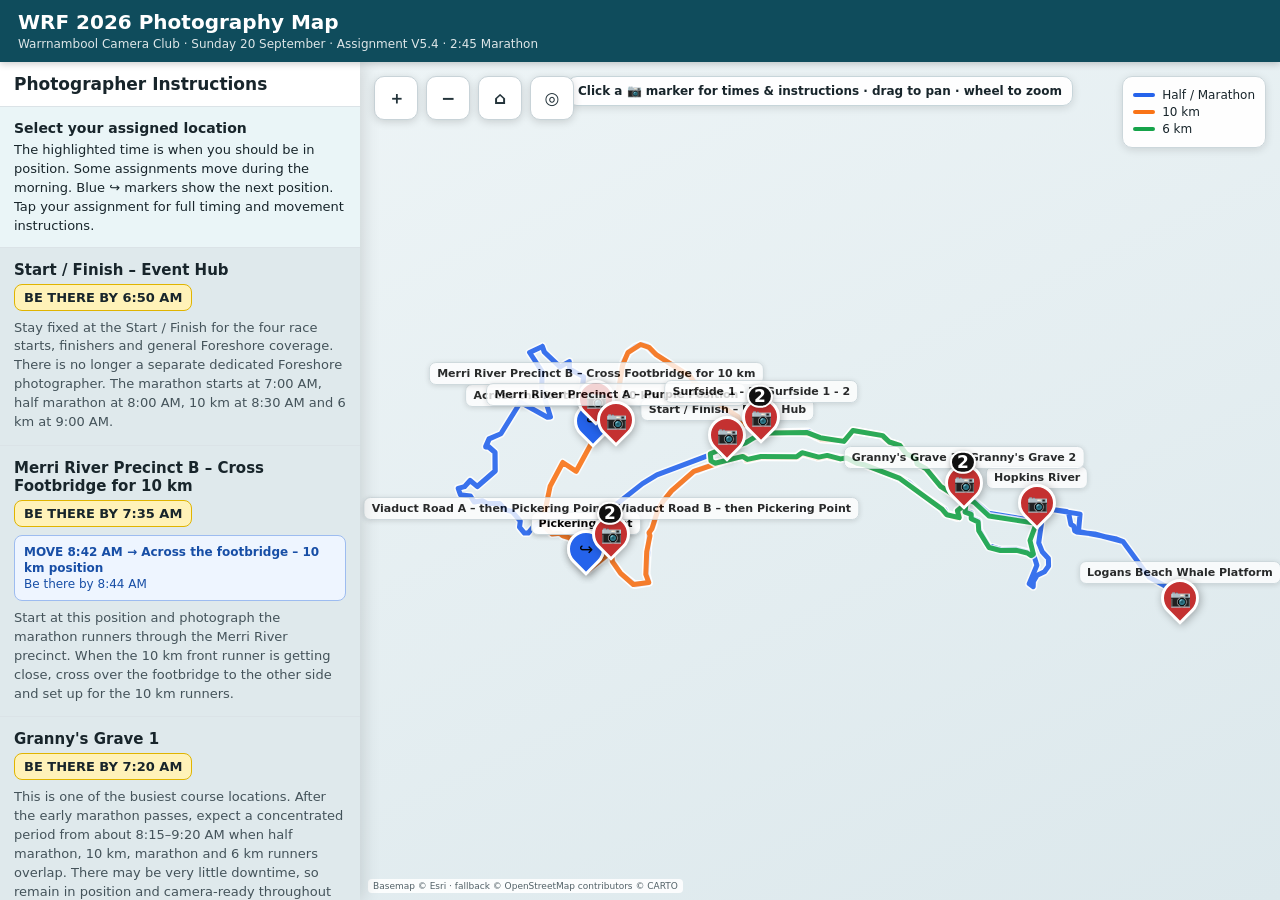
==== commit 654b8625: "Update index.html" ====
--- a/site/running-festival/index.html
+++ b/site/running-festival/index.html
@@ -313,7 +313,7 @@
 <body>
 <div id="app">
 <header>
-  <div class="title"><h1>WRF 2026 Photography Map</h1><p>Warrnambool Camera Club · Sunday 20 September · Assignment V5.4.2 · Safe Arrival Times</p></div>
+  <div class="title"><h1>WRF 2026 Photography Map</h1><p>Warrnambool Camera Club · Sunday 20 September · Assignment V5.4 · 2:45 Marathon</p></div>
   <button class="header-btn" id="locationsBtn"><span class="full-label">Photographer Instructions</span><span class="short-label">Instructions</span></button>
 </header>
 <main>
@@ -351,7 +351,9 @@
   <div class="toast" id="toast"></div>
 </main>
 </div>
-<scrwindow.WRF_DATA={"event":{"title":"Warrnambool Running Festival 2026","subtitle":"Warrnambool Camera Club Photography Map","date":"Sunday 20 September 2026","starts":{"Marathon":"7:00 AM","Half Marathon":"8:00 AM","10 km":"8:30 AM","6 km":"9:00 AM"},"note":"Version 4 \u2013 Dynamic photographer assignments. There is no dedicated Foreshore photographer. Two photographers work the Merri River precinct, with one crossing the footbridge for the 10 km field. Two photographers start on Viaduct Road and later move to Pickering Point. Front-runner times are planning estimates."},"routes":[{"name":"Half / Marathon course","color":"#2563eb","polyline":"xriiFqqsdZNvAs@Z`Ida@tBvFlJlQ`TeAhDoCrC{E[gGuBf@yBAyLm@cA_A}B_@sEgCsC_DgG_KaDgR{AS{@h@lJte@tBvFlJlQ`TeAhDoCrC{E[gGuBf@{Ok@{AcAkEiAwFqEiHkLA{@aBwG_BgNf@oAe@gFBeRw@}Az@{GWqCd@_GIcBbAiD`AeHhCgLfAcDbDkF`EuJt@]TiARyC}A^s@qAs@[Fg@nBVXgBdAIf@uBtBItEyCp@wEAgGd@cEd@o@Mq@vC{@xFbCd@cAeACsAaAm@{BmAgAcBB{AhBwBz@oMsAj@iKL_@|Ci@Vq@~@OL]ZqHdBkN`NeMlDsKtCE`Bq@Na@vATNsAcBf@Sv@aBp@uCDmDrKaNdMg@`C_BxRiF[sA~StDd@kBzY_GvJdA\\O`BaD~HoF~Fy@pCmA\\}@~CoBlBm@rDuApBcA|NjCpCMlHg@xDgAbCLfS^hC}@AyA`GS`C{@RqB~GiAl@sJdO}HhRyAjBQnAZpB`AnBfC`BdRrBfLBM~@cBhCeDnC}@N{AfEcDb@iFc@gBnFeBDfA~CiEnGiA\\pAzE`GuE`FB|JsCBr@gEnMfLlIdAhEhBx@Ds@dAkBxFCnErHoA|BpA~ATjBtAe@NiDnAaAMmC`@oA@wEtAcBTqB~BkCpALnAsA?_AcBgBk@aB^yAj@EHi@dAeAIeCb@u@^qCNF[k@b@]~ARrBi@t@mApA[v@aB_EqHsBJ_@wAvEYhDoCxC{Fa@gFuBf@{Ok@{AcAkEiAwFqEiHkLcBsI_BgNf@oAe@gFBeRw@}Az@{GWqCd@_GIcBbAiD`AeHpEkQbDkF`EuJt@]n@{EUMmAd@s@qAs@[Fg@nBVXgBdAIf@uBtBItEyCp@wEAgGd@cEd@o@Mq@vC{@xFbCd@cAeACsAaAm@{BmAgAcBB{AhBwBz@oMsAj@iKL_@~Ci@Tq@~@OL]Z{HdBaN`NeMlDsKtCEjA_@d@s@vATNsAcBf@Sv@aBp@uCDmDrKaNdMg@`C_BxRiF[sA`TtDb@kBzY_GvJdA\\O`BaD~HuDrDiBbDIx@mA\\}@~CoBlBm@rDuApBcA|NjCpCMnHg@tDiAdCNfS^hC{@A_B`GO~B{@TqB~GiAl@wJnOyH~QyAjBStA~AzEfC`BdRrBfLBM~@cBhCeDnC}@N{AfEqEb@{Dc@gBnFeBDfA~CcEfGoAd@pAzE`GuE`FB|JsCBr@gEnMdLlIdAlEbBv@Bs@jAiBzFAnEpHqAxBtA~ATjBtAe@NiDnAaAMmC`@oA@wEtAcBTqB~BkCpALnAsA?aAcBeBk@aB^yAj@Eh@wAd@WIeCb@u@^qCNF[k@b@]|ARtBi@t@mApA[v@aB_EqHsBJ_@wAvEYhDoCxC{Fa@gFkBd@cC?yLm@cA_A}B_@sEgCsC_DgG_KaDgR{AQy@h@h@lCt@[OwA","points":392},{"name":"10 km course","color":"#f97316","polyline":"jriiFkqsdZRtAu@b@r@hDbBK\\m@_BuNBg@n@Wg@kFBsRw@yA|@qGUqC`@oFKkBfAoDPwBvDeR~KwUz@o@v@mECe@YEcAb@s@qAaBo@O`BaD~HoF~Fy@pCmA\\}@~CoBlBm@rDyAnC_A~MfClCMjKiA~DYxDJ`Ob@zBeAIcBjKwAb@oC~G_IlMiA~@cHdQeB~Be@pClBvEjD|AhLtAnPPM~@cBhCd@xA]P~OzJuBdF|HvEvM~BpAe@xAwBIeCb@u@^qCNF[k@b@]|ARtBi@t@mApA[v@aB_EqHsBJ_@wA`F]|CmCtCyE[gGkBr@qHOuEw@i@Ns@q@wFcByByAkCqCeG}JeDsR}AQw@h@h@nCf@YSsA","points":99},{"name":"6 km course","color":"#16a34a","polyline":"briiFwqsdZZbBs@r@n@rC~AK^cA{A{Mf@oAe@gFBeRw@}Az@{GWqCn@cFKkBfAoDPwBvDeR~KwUfAmAf@uE}A\\s@qAs@YFe@rBN\\iBz@?j@wBrBI`FoDf@cECeGd@eE`@cASe@uDx@eFkBcBlXuDtF_AxCVHO`BaD~HoF~Fy@pCmA\\}@~CoBlBm@rDuAnBcA~NpCxCq@vKcA|EB|Rz@jGhAvCnBlLb@W[_B","points":61}],"locations":[{"id":"start-finish-event-hub","name":"Start / Finish \u2013 Event Hub","photographer":"","lat":-38.392931,"lon":142.482328,"beThereBy":"6:50 AM","comment":"Stay fixed at the Start / Finish for the four race starts, finishers and general Foreshore coverage. There is no longer a separate dedicated Foreshore photographer. The marathon starts at 7:00 AM, half marathon at 8:00 AM, 10 km at 8:30 AM and 6 km at 9:00 AM.","raceTimes":{"Marathon":[{"time":"7:00 AM","km":0.0},{"time":"7:12 AM","km":3.1},{"time":"9:45 AM","km":42.2}],"Half Marathon":[{"time":"8:00 AM","km":0.0},{"time":"8:10 AM","km":3.1}],"10 km":[{"time":"8:30 AM","km":0.0},{"time":"9:02 AM","km":10.1}],"6 km":[{"time":"9:00 AM","km":0.0},{"time":"9:19 AM","km":6.2}]},"chronological":[{"time":"7:00 AM","race":"Marathon","km":0.0},{"time":"7:12 AM","race":"Marathon","km":3.1},{"time":"8:00 AM","race":"Half Marathon","km":0.0},{"time":"8:10 AM","race":"Half Marathon","km":3.1},{"time":"8:30 AM","race":"10 km","km":0.0},{"time":"9:00 AM","race":"6 km","km":0.0},{"time":"9:02 AM","race":"10 km","km":10.1},{"time":"9:19 AM","race":"6 km","km":6.2},{"time":"9:45 AM","race":"Marathon","km":42.2}]},{"id":"merri-river-east-move","name":"Merri River Precinct B \u2013 Cross Footbridge for 10 km","photographer":"","lat":-38.390534,"lon":142.471071,"beThereBy":"7:35 AM","comment":"Be in position by 7:35 AM. Photograph the marathon runners through the Merri River precinct, with the first leader expected around 7:44 AM. Later, when the 10 km front runner is getting close, cross over the footbridge to the other side and set up for the 10 km runners.","raceTimes":{"Marathon":[{"time":"7:44 AM","km":11.3},{"time":"8:53 AM","km":28.9}],"Half Marathon":[{"time":"8:47 AM","km":14.2}],"10 km":[{"time":"8:49 AM","km":5.9}],"6 km":[]},"chronological":[{"time":"7:44 AM","race":"Marathon","km":11.3},{"time":"8:47 AM","race":"Half Marathon","km":14.2},{"time":"8:49 AM","race":"10 km","km":5.9},{"time":"8:53 AM","race":"Marathon","km":28.9}],"movement":[{"leaveBy":"8:42 AM","arriveBy":"8:44 AM","name":"Across the footbridge \u2013 10 km position","lat":-38.392026,"lon":142.470827,"note":"At about 8:42 AM, cross over the footbridge and aim to be set up on the other side by about 8:44 AM. The 10 km leader is expected in this precinct at about 8:49 AM, giving roughly five minutes to settle in. From there concentrate on the 10 km field."}]},{"id":"granny-s-grave-1","name":"Granny's Grave 1","photographer":"","lat":-38.3961965,"lon":142.5026347,"beThereBy":"7:20 AM","comment":"Be in position by 7:20 AM for the first marathon leader, expected around 7:32 AM. This is one of the busiest course locations. After the early marathon passes, expect a concentrated period from about 8:15\u20139:20 AM when multiple races overlap.","raceTimes":{"Marathon":[{"time":"7:32 AM","km":8.2},{"time":"7:54 AM","km":13.8},{"time":"8:42 AM","km":26.0},{"time":"9:04 AM","km":31.6}],"Half Marathon":[{"time":"8:16 AM","km":5.2},{"time":"8:35 AM","km":10.8}],"10 km":[{"time":"8:37 AM","km":2.4}],"6 km":[{"time":"9:07 AM","km":2.4},{"time":"9:12 AM","km":4.0}]},"chronological":[{"time":"7:32 AM","race":"Marathon","km":8.2},{"time":"7:54 AM","race":"Marathon","km":13.8},{"time":"8:16 AM","race":"Half Marathon","km":5.2},{"time":"8:35 AM","race":"Half Marathon","km":10.8},{"time":"8:37 AM","race":"10 km","km":2.4},{"time":"8:42 AM","race":"Marathon","km":26.0},{"time":"9:04 AM","race":"Marathon","km":31.6},{"time":"9:07 AM","race":"6 km","km":2.4},{"time":"9:12 AM","race":"6 km","km":4.0}]},{"id":"granny-s-grave-2","name":"Granny's Grave 2","photographer":"","lat":-38.3960465,"lon":142.5026821,"beThereBy":"7:20 AM","comment":"Be in position by 7:20 AM for the first marathon leader, expected around 7:32 AM. This is one of the busiest course locations. After the early marathon passes, expect a concentrated period from about 8:15\u20139:20 AM when multiple races overlap.","raceTimes":{"Marathon":[{"time":"7:32 AM","km":8.2},{"time":"7:54 AM","km":13.8},{"time":"8:42 AM","km":26.0},{"time":"9:04 AM","km":31.6}],"Half Marathon":[{"time":"8:16 AM","km":5.2},{"time":"8:35 AM","km":10.8}],"10 km":[{"time":"8:37 AM","km":2.4}],"6 km":[{"time":"9:07 AM","km":2.4},{"time":"9:12 AM","km":4.0}]},"chronological":[{"time":"7:32 AM","race":"Marathon","km":8.2},{"time":"7:54 AM","race":"Marathon","km":13.8},{"time":"8:16 AM","race":"Half Marathon","km":5.2},{"time":"8:35 AM","race":"Half Marathon","km":10.8},{"time":"8:37 AM","race":"10 km","km":2.4},{"time":"8:42 AM","race":"Marathon","km":26.0},{"time":"9:04 AM","race":"Marathon","km":31.6},{"time":"9:07 AM","race":"6 km","km":2.4},{"time":"9:12 AM","race":"6 km","km":4.0}]},{"id":"hopkins-river","name":"Hopkins River","photographer":"","lat":-38.3975534,"lon":142.5089138,"beThereBy":"7:25 AM","comment":"Be in position by 7:25 AM. The first marathon leader is expected around 7:38 AM, followed by another marathon pass around 7:52 AM. The half marathon arrives later around 8:22\u20138:33 AM, with further marathon passes around 8:48 and 9:01 AM.","raceTimes":{"Marathon":[{"time":"7:38 AM","km":9.8},{"time":"7:52 AM","km":13.2},{"time":"8:48 AM","km":27.7},{"time":"9:01 AM","km":30.9}],"Half Marathon":[{"time":"8:22 AM","km":6.8},{"time":"8:33 AM","km":10.1}],"10 km":[],"6 km":[{"time":"9:10 AM","km":3.4}]},"chronological":[{"time":"7:38 AM","race":"Marathon","km":9.8},{"time":"7:52 AM","race":"Marathon","km":13.2},{"time":"8:22 AM","race":"Half Marathon","km":6.8},{"time":"8:33 AM","race":"Half Marathon","km":10.1},{"time":"8:48 AM","race":"Marathon","km":27.7},{"time":"9:01 AM","race":"Marathon","km":30.9},{"time":"9:10 AM","race":"6 km","km":3.4}]},{"id":"logans-beach-whale-platform","name":"Logans Beach Whale Platform","photographer":"","lat":-38.4039326,"lon":142.5211629,"beThereBy":"7:35 AM","comment":"Be in position by 7:35 AM. The marathon leader is expected at about 7:45 AM, the half marathon leader around 8:27 AM, then the marathon leader again near 8:55 AM.","raceTimes":{"Marathon":[{"time":"7:45 AM","km":11.4},{"time":"8:55 AM","km":29.3}],"Half Marathon":[{"time":"8:27 AM","km":8.4}],"10 km":[],"6 km":[]},"chronological":[{"time":"7:45 AM","race":"Marathon","km":11.4},{"time":"8:27 AM","race":"Half Marathon","km":8.4},{"time":"8:55 AM","race":"Marathon","km":29.3}]},{"id":"surfside-1-1","name":"Surfside 1 - 1","photographer":"","lat":-38.3917147,"lon":142.4852354,"beThereBy":"7:50 AM","comment":"Be in position by 7:50 AM. The marathon leader is expected at about 8:01 AM. Later, expect a very busy short period around 8:40\u20138:45 AM when the half marathon and 10 km leaders arrive only a couple of minutes apart. The marathon leader returns around 9:10 AM.","raceTimes":{"Marathon":[{"time":"8:01 AM","km":15.6},{"time":"9:10 AM","km":33.3}],"Half Marathon":[{"time":"8:41 AM","km":12.6}],"10 km":[{"time":"8:43 AM","km":4.2}],"6 km":[]},"chronological":[{"time":"8:01 AM","race":"Marathon","km":15.6},{"time":"8:41 AM","race":"Half Marathon","km":12.6},{"time":"8:43 AM","race":"10 km","km":4.2},{"time":"9:10 AM","race":"Marathon","km":33.3}]},{"id":"surfside-1-2","name":"Surfside 1 - 2","photographer":"","lat":-38.3917071,"lon":142.4853318,"beThereBy":"7:50 AM","comment":"Be in position by 7:50 AM. The marathon leader is expected at about 8:01 AM. Later, expect a very busy short period around 8:40\u20138:45 AM when the half marathon and 10 km leaders arrive only a couple of minutes apart. The marathon leader returns around 9:10 AM.","raceTimes":{"Marathon":[{"time":"8:01 AM","km":15.6},{"time":"9:10 AM","km":33.3}],"Half Marathon":[{"time":"8:41 AM","km":12.6}],"10 km":[{"time":"8:43 AM","km":4.2}],"6 km":[]},"chronological":[{"time":"8:01 AM","race":"Marathon","km":15.6},{"time":"8:41 AM","race":"Half Marathon","km":12.6},{"time":"8:43 AM","race":"10 km","km":4.2},{"time":"9:10 AM","race":"Marathon","km":33.3}]},{"id":"merri-river","name":"Merri River Precinct A \u2013 Purple Position","photographer":"","lat":-38.391926,"lon":142.472799,"beThereBy":"7:55 AM","comment":"Be in position at the Purple location by 7:55 AM. The first marathon leader is expected around 8:09 AM. Remain here while the second Merri photographer later crosses the footbridge for the 10 km field.","raceTimes":{"Marathon":[{"time":"8:09 AM","km":17.6},{"time":"9:18 AM","km":35.4}],"Half Marathon":[{"time":"8:47 AM","km":14.6}],"10 km":[{"time":"8:49 AM","km":6.3}],"6 km":[]},"chronological":[{"time":"8:09 AM","race":"Marathon","km":17.6},{"time":"8:47 AM","race":"Half Marathon","km":14.6},{"time":"8:49 AM","race":"10 km","km":6.3},{"time":"9:18 AM","race":"Marathon","km":35.4}],"movement":[]},{"id":"viaduct-pickering-early","name":"Viaduct Road A \u2013 then Pickering Point","photographer":"","lat":-38.399636,"lon":142.472367,"beThereBy":"7:00 AM","comment":"START AT VIADUCT ROAD and be in position by 7:00 AM for the marathon. Photograph the marathon runners first, then the front of the 10 km field. As soon as the front 10 km runners are through, move across to Pickering Point. This is the early mover and should be at Pickering in time for the half-marathon leaders.","raceTimes":{"Marathon":[{"time":"7:05 AM","km":1.4},{"time":"7:18 AM","km":4.5},{"time":"8:27 AM","km":22.3},{"time":"9:36 AM","km":39.9}],"Half Marathon":[{"time":"9:03 AM","km":19.3}],"10 km":[{"time":"8:55 AM","km":8.1}],"6 km":[]},"chronological":[{"time":"7:05 AM","race":"Marathon","km":1.4},{"time":"7:18 AM","race":"Marathon","km":4.5},{"time":"8:27 AM","race":"Marathon","km":22.3},{"time":"8:55 AM","race":"10 km","km":8.1},{"time":"9:03 AM","race":"Half Marathon","km":19.3},{"time":"9:36 AM","race":"Marathon","km":39.9}],"movement":[{"leaveBy":"8:56 AM","arriveBy":"8:59 AM","name":"Pickering Point","lat":-38.400599,"lon":142.470157,"note":"MOVE TO PICKERING POINT immediately after the front 10 km runners. Aim to be in position by 8:59 AM for the half-marathon leaders, then remain for the later marathon pass."}]},{"id":"viaduct-pickering-late","name":"Viaduct Road B \u2013 then Pickering Point","photographer":"","lat":-38.399556000000004,"lon":142.47241699999998,"beThereBy":"7:00 AM","comment":"START AT VIADUCT ROAD and be in position by 7:00 AM for the marathon. Photograph the marathon runners first, then stay longer for more of the 10 km field. Once you have good 10 km coverage, move across to Pickering Point for the later marathon runners.","raceTimes":{"Marathon":[{"time":"7:05 AM","km":1.4},{"time":"7:18 AM","km":4.5},{"time":"8:27 AM","km":22.3},{"time":"9:36 AM","km":39.9}],"Half Marathon":[{"time":"9:03 AM","km":19.3}],"10 km":[{"time":"8:55 AM","km":8.1}],"6 km":[]},"chronological":[{"time":"7:05 AM","race":"Marathon","km":1.4},{"time":"7:18 AM","race":"Marathon","km":4.5},{"time":"8:27 AM","race":"Marathon","km":22.3},{"time":"8:55 AM","race":"10 km","km":8.1},{"time":"9:03 AM","race":"Half Marathon","km":19.3},{"time":"9:36 AM","race":"Marathon","km":39.9}],"movement":[{"leaveBy":"9:10 AM","arriveBy":"9:15 AM","name":"Pickering Point","lat":-38.400599,"lon":142.470157,"note":"MOVE TO PICKERING POINT after giving the 10 km field longer coverage. Be there well before the later marathon leader, expected around 9:36 AM for a 2:45 marathon."}]}]};]}]};</script>
+<script>
+window.WRF_DATA={"event":{"title":"Warrnambool Running Festival 2026","subtitle":"Warrnambool Camera Club Photography Map","date":"Sunday 20 September 2026","starts":{"Marathon":"7:00 AM","Half Marathon":"8:00 AM","10 km":"8:30 AM","6 km":"9:00 AM"},"note":"Version 4 – Dynamic photographer assignments. There is no dedicated Foreshore photographer. Two photographers work the Merri River precinct, with one crossing the footbridge for the 10 km field. Two photographers start on Viaduct Road and later move to Pickering Point. Front-runner times are planning estimates."},"routes":[{"name":"Half / Marathon course","color":"#2563eb","polyline":"xriiFqqsdZNvAs@Z`Ida@tBvFlJlQ`TeAhDoCrC{E[gGuBf@yBAyLm@cA_A}B_@sEgCsC_DgG_KaDgR{AS{@h@lJte@tBvFlJlQ`TeAhDoCrC{E[gGuBf@{Ok@{AcAkEiAwFqEiHkLA{@aBwG_BgNf@oAe@gFBeRw@}Az@{GWqCd@_GIcBbAiD`AeHhCgLfAcDbDkF`EuJt@]TiARyC}A^s@qAs@[Fg@nBVXgBdAIf@uBtBItEyCp@wEAgGd@cEd@o@Mq@vC{@xFbCd@cAeACsAaAm@{BmAgAcBB{AhBwBz@oMsAj@iKL_@|Ci@Vq@~@OL]ZqHdBkN`NeMlDsKtCE`Bq@Na@vATNsAcBf@Sv@aBp@uCDmDrKaNdMg@`C_BxRiF[sA~StDd@kBzY_GvJdA\\O`BaD~HoF~Fy@pCmA\\}@~CoBlBm@rDuApBcA|NjCpCMlHg@xDgAbCLfS^hC}@AyA`GS`C{@RqB~GiAl@sJdO}HhRyAjBQnAZpB`AnBfC`BdRrBfLBM~@cBhCeDnC}@N{AfEcDb@iFc@gBnFeBDfA~CiEnGiA\\pAzE`GuE`FB|JsCBr@gEnMfLlIdAhEhBx@Ds@dAkBxFCnErHoA|BpA~ATjBtAe@NiDnAaAMmC`@oA@wEtAcBTqB~BkCpALnAsA?_AcBgBk@aB^yAj@EHi@dAeAIeCb@u@^qCNF[k@b@]~ARrBi@t@mApA[v@aB_EqHsBJ_@wAvEYhDoCxC{Fa@gFuBf@{Ok@{AcAkEiAwFqEiHkLcBsI_BgNf@oAe@gFBeRw@}Az@{GWqCd@_GIcBbAiD`AeHpEkQbDkF`EuJt@]n@{EUMmAd@s@qAs@[Fg@nBVXgBdAIf@uBtBItEyCp@wEAgGd@cEd@o@Mq@vC{@xFbCd@cAeACsAaAm@{BmAgAcBB{AhBwBz@oMsAj@iKL_@~Ci@Tq@~@OL]Z{HdBaN`NeMlDsKtCEjA_@d@s@vATNsAcBf@Sv@aBp@uCDmDrKaNdMg@`C_BxRiF[sA`TtDb@kBzY_GvJdA\\O`BaD~HuDrDiBbDIx@mA\\}@~CoBlBm@rDuApBcA|NjCpCMnHg@tDiAdCNfS^hC{@A_B`GO~B{@TqB~GiAl@wJnOyH~QyAjBStA~AzEfC`BdRrBfLBM~@cBhCeDnC}@N{AfEqEb@{Dc@gBnFeBDfA~CcEfGoAd@pAzE`GuE`FB|JsCBr@gEnMdLlIdAlEbBv@Bs@jAiBzFAnEpHqAxBtA~ATjBtAe@NiDnAaAMmC`@oA@wEtAcBTqB~BkCpALnAsA?aAcBeBk@aB^yAj@Eh@wAd@WIeCb@u@^qCNF[k@b@]|ARtBi@t@mApA[v@aB_EqHsBJ_@wAvEYhDoCxC{Fa@gFkBd@cC?yLm@cA_A}B_@sEgCsC_DgG_KaDgR{AQy@h@h@lCt@[OwA","points":392},{"name":"10 km course","color":"#f97316","polyline":"jriiFkqsdZRtAu@b@r@hDbBK\\m@_BuNBg@n@Wg@kFBsRw@yA|@qGUqC`@oFKkBfAoDPwBvDeR~KwUz@o@v@mECe@YEcAb@s@qAaBo@O`BaD~HoF~Fy@pCmA\\}@~CoBlBm@rDyAnC_A~MfClCMjKiA~DYxDJ`Ob@zBeAIcBjKwAb@oC~G_IlMiA~@cHdQeB~Be@pClBvEjD|AhLtAnPPM~@cBhCd@xA]P~OzJuBdF|HvEvM~BpAe@xAwBIeCb@u@^qCNF[k@b@]|ARtBi@t@mApA[v@aB_EqHsBJ_@wA`F]|CmCtCyE[gGkBr@qHOuEw@i@Ns@q@wFcByByAkCqCeG}JeDsR}AQw@h@h@nCf@YSsA","points":99},{"name":"6 km course","color":"#16a34a","polyline":"briiFwqsdZZbBs@r@n@rC~AK^cA{A{Mf@oAe@gFBeRw@}Az@{GWqCn@cFKkBfAoDPwBvDeR~KwUfAmAf@uE}A\\s@qAs@YFe@rBN\\iBz@?j@wBrBI`FoDf@cECeGd@eE`@cASe@uDx@eFkBcBlXuDtF_AxCVHO`BaD~HoF~Fy@pCmA\\}@~CoBlBm@rDuAnBcA~NpCxCq@vKcA|EB|Rz@jGhAvCnBlLb@W[_B","points":61}],"locations":[{"id":"start-finish-event-hub","name":"Start / Finish – Event Hub","photographer":"","lat":-38.392931,"lon":142.482328,"beThereBy":"6:50 AM","comment":"Stay fixed at the Start / Finish for the four race starts, finishers and general Foreshore coverage. There is no longer a separate dedicated Foreshore photographer. The marathon starts at 7:00 AM, half marathon at 8:00 AM, 10 km at 8:30 AM and 6 km at 9:00 AM.","raceTimes":{"Marathon":[{"time":"7:00 AM","km":0.0},{"time":"7:12 AM","km":3.1},{"time":"9:45 AM","km":42.2}],"Half Marathon":[{"time":"8:00 AM","km":0.0},{"time":"8:10 AM","km":3.1}],"10 km":[{"time":"8:30 AM","km":0.0},{"time":"9:02 AM","km":10.1}],"6 km":[{"time":"9:00 AM","km":0.0},{"time":"9:19 AM","km":6.2}]},"chronological":[{"time":"7:00 AM","race":"Marathon","km":0.0},{"time":"7:12 AM","race":"Marathon","km":3.1},{"time":"8:00 AM","race":"Half Marathon","km":0.0},{"time":"8:10 AM","race":"Half Marathon","km":3.1},{"time":"8:30 AM","race":"10 km","km":0.0},{"time":"9:00 AM","race":"6 km","km":0.0},{"time":"9:02 AM","race":"10 km","km":10.1},{"time":"9:19 AM","race":"6 km","km":6.2},{"time":"9:45 AM","race":"Marathon","km":42.2}]},{"id":"merri-river-east-move","name":"Merri River Precinct B – Cross Footbridge for 10 km","photographer":"","lat":-38.390534,"lon":142.471071,"beThereBy":"7:35 AM","comment":"Start at this position and photograph the marathon runners through the Merri River precinct. When the 10 km front runner is getting close, cross over the footbridge to the other side and set up for the 10 km runners.","raceTimes":{"Marathon":[{"time":"7:44 AM","km":11.3},{"time":"8:53 AM","km":28.9}],"Half Marathon":[{"time":"8:47 AM","km":14.2}],"10 km":[{"time":"8:49 AM","km":5.9}],"6 km":[]},"chronological":[{"time":"7:44 AM","race":"Marathon","km":11.3},{"time":"8:47 AM","race":"Half Marathon","km":14.2},{"time":"8:49 AM","race":"10 km","km":5.9},{"time":"8:53 AM","race":"Marathon","km":28.9}],"movement":[{"leaveBy":"8:42 AM","arriveBy":"8:44 AM","name":"Across the footbridge – 10 km position","lat":-38.392026,"lon":142.470827,"note":"Cross over the footbridge at about 8:42 AM and aim to be set up on the other side by about 8:44 AM. The 10 km leader is expected in this precinct at about 8:49 AM. From there concentrate on the 10 km field."}]},{"id":"granny-s-grave-1","name":"Granny's Grave 1","photographer":"","lat":-38.3961965,"lon":142.5026347,"beThereBy":"7:20 AM","comment":"This is one of the busiest course locations. After the early marathon passes, expect a concentrated period from about 8:15–9:20 AM when half marathon, 10 km, marathon and 6 km runners overlap. There may be very little downtime, so remain in position and camera-ready throughout that period.","raceTimes":{"Marathon":[{"time":"7:32 AM","km":8.2},{"time":"7:54 AM","km":13.8},{"time":"8:42 AM","km":26.0},{"time":"9:04 AM","km":31.6}],"Half Marathon":[{"time":"8:16 AM","km":5.2},{"time":"8:35 AM","km":10.8}],"10 km":[{"time":"8:37 AM","km":2.4}],"6 km":[{"time":"9:07 AM","km":2.4},{"time":"9:12 AM","km":4.0}]},"chronological":[{"time":"7:32 AM","race":"Marathon","km":8.2},{"time":"7:54 AM","race":"Marathon","km":13.8},{"time":"8:16 AM","race":"Half Marathon","km":5.2},{"time":"8:35 AM","race":"Half Marathon","km":10.8},{"time":"8:37 AM","race":"10 km","km":2.4},{"time":"8:42 AM","race":"Marathon","km":26.0},{"time":"9:04 AM","race":"Marathon","km":31.6},{"time":"9:07 AM","race":"6 km","km":2.4},{"time":"9:12 AM","race":"6 km","km":4.0}]},{"id":"granny-s-grave-2","name":"Granny's Grave 2","photographer":"","lat":-38.3960465,"lon":142.5026821,"beThereBy":"7:20 AM","comment":"This is one of the busiest course locations. After the early marathon passes, expect a concentrated period from about 8:15–9:20 AM when half marathon, 10 km, marathon and 6 km runners overlap. There may be very little downtime, so remain in position and camera-ready throughout that period.","raceTimes":{"Marathon":[{"time":"7:32 AM","km":8.2},{"time":"7:54 AM","km":13.8},{"time":"8:42 AM","km":26.0},{"time":"9:04 AM","km":31.6}],"Half Marathon":[{"time":"8:16 AM","km":5.2},{"time":"8:35 AM","km":10.8}],"10 km":[{"time":"8:37 AM","km":2.4}],"6 km":[{"time":"9:07 AM","km":2.4},{"time":"9:12 AM","km":4.0}]},"chronological":[{"time":"7:32 AM","race":"Marathon","km":8.2},{"time":"7:54 AM","race":"Marathon","km":13.8},{"time":"8:16 AM","race":"Half Marathon","km":5.2},{"time":"8:35 AM","race":"Half Marathon","km":10.8},{"time":"8:37 AM","race":"10 km","km":2.4},{"time":"8:42 AM","race":"Marathon","km":26.0},{"time":"9:04 AM","race":"Marathon","km":31.6},{"time":"9:07 AM","race":"6 km","km":2.4},{"time":"9:12 AM","race":"6 km","km":4.0}]},{"id":"hopkins-river","name":"Hopkins River","photographer":"","lat":-38.3975534,"lon":142.5089138,"beThereBy":"7:25 AM","comment":"Be in position by 7:25 AM. The marathon leader is expected around 7:38 AM and again around 7:52 AM. The half marathon arrives around 8:22–8:33 AM, with later marathon passes around 8:48 AM and 9:01 AM.","raceTimes":{"Marathon":[{"time":"7:38 AM","km":9.8},{"time":"7:52 AM","km":13.2},{"time":"8:48 AM","km":27.7},{"time":"9:01 AM","km":30.9}],"Half Marathon":[{"time":"8:22 AM","km":6.8},{"time":"8:33 AM","km":10.1}],"10 km":[],"6 km":[{"time":"9:10 AM","km":3.4}]},"chronological":[{"time":"7:38 AM","race":"Marathon","km":9.8},{"time":"7:52 AM","race":"Marathon","km":13.2},{"time":"8:22 AM","race":"Half Marathon","km":6.8},{"time":"8:33 AM","race":"Half Marathon","km":10.1},{"time":"8:48 AM","race":"Marathon","km":27.7},{"time":"9:01 AM","race":"Marathon","km":30.9},{"time":"9:10 AM","race":"6 km","km":3.4}]},{"id":"logans-beach-whale-platform","name":"Logans Beach Whale Platform","photographer":"","lat":-38.4039326,"lon":142.5211629,"beThereBy":"7:35 AM","comment":"Be in position by 7:35 AM. Expect the marathon leader at about 7:45 AM, the half marathon leader around 8:27 AM, then the marathon leader again near 8:55 AM.","raceTimes":{"Marathon":[{"time":"7:45 AM","km":11.4},{"time":"8:55 AM","km":29.3}],"Half Marathon":[{"time":"8:27 AM","km":8.4}],"10 km":[],"6 km":[]},"chronological":[{"time":"7:45 AM","race":"Marathon","km":11.4},{"time":"8:27 AM","race":"Half Marathon","km":8.4},{"time":"8:55 AM","race":"Marathon","km":29.3}]},{"id":"surfside-1-1","name":"Surfside 1 - 1","photographer":"","lat":-38.3917147,"lon":142.4852354,"beThereBy":"7:50 AM","comment":"Be in position by 7:50 AM. The marathon leader is expected at about 8:01 AM. Later, the half marathon and 10 km leaders arrive around 8:41–8:43 AM. The marathon leader returns around 9:10 AM.","raceTimes":{"Marathon":[{"time":"8:01 AM","km":15.6},{"time":"9:10 AM","km":33.3}],"Half Marathon":[{"time":"8:41 AM","km":12.6}],"10 km":[{"time":"8:43 AM","km":4.2}],"6 km":[]},"chronological":[{"time":"8:01 AM","race":"Marathon","km":15.6},{"time":"8:41 AM","race":"Half Marathon","km":12.6},{"time":"8:43 AM","race":"10 km","km":4.2},{"time":"9:10 AM","race":"Marathon","km":33.3}]},{"id":"surfside-1-2","name":"Surfside 1 - 2","photographer":"","lat":-38.3917071,"lon":142.4853318,"beThereBy":"7:50 AM","comment":"Be in position by 7:50 AM. The marathon leader is expected at about 8:01 AM. Later, the half marathon and 10 km leaders arrive around 8:41–8:43 AM. The marathon leader returns around 9:10 AM.","raceTimes":{"Marathon":[{"time":"8:01 AM","km":15.6},{"time":"9:10 AM","km":33.3}],"Half Marathon":[{"time":"8:41 AM","km":12.6}],"10 km":[{"time":"8:43 AM","km":4.2}],"6 km":[]},"chronological":[{"time":"8:01 AM","race":"Marathon","km":15.6},{"time":"8:41 AM","race":"Half Marathon","km":12.6},{"time":"8:43 AM","race":"10 km","km":4.2},{"time":"9:10 AM","race":"Marathon","km":33.3}]},{"id":"merri-river","name":"Merri River Precinct A – Purple Position","photographer":"","lat":-38.391926,"lon":142.472799,"beThereBy":"7:55 AM","comment":"Stay at the Purple position on the Price Street side of the Merri precinct. Photograph the runners through this section and remain here while the second Merri photographer moves across for the 10 km field.","raceTimes":{"Marathon":[{"time":"8:09 AM","km":17.6},{"time":"9:18 AM","km":35.4}],"Half Marathon":[{"time":"8:47 AM","km":14.6}],"10 km":[{"time":"8:49 AM","km":6.3}],"6 km":[]},"chronological":[{"time":"8:09 AM","race":"Marathon","km":17.6},{"time":"8:47 AM","race":"Half Marathon","km":14.6},{"time":"8:49 AM","race":"10 km","km":6.3},{"time":"9:18 AM","race":"Marathon","km":35.4}],"movement":[]},{"id":"viaduct-pickering-early","name":"Viaduct Road A – then Pickering Point","photographer":"","lat":-38.399636,"lon":142.472367,"beThereBy":"7:00 AM","comment":"START AT VIADUCT ROAD and be in position by 7:00 AM for the marathon. Photograph the marathon runners first, then the front of the 10 km field. As soon as the front 10 km runners are through, move across to Pickering Point. This is the early mover and should be at Pickering in time for the half-marathon leaders.","raceTimes":{"Marathon":[{"time":"7:05 AM","km":1.4},{"time":"7:18 AM","km":4.5},{"time":"8:27 AM","km":22.3},{"time":"9:36 AM","km":39.9}],"Half Marathon":[{"time":"9:03 AM","km":19.3}],"10 km":[{"time":"8:55 AM","km":8.1}],"6 km":[]},"chronological":[{"time":"7:05 AM","race":"Marathon","km":1.4},{"time":"7:18 AM","race":"Marathon","km":4.5},{"time":"8:27 AM","race":"Marathon","km":22.3},{"time":"8:55 AM","race":"10 km","km":8.1},{"time":"9:03 AM","race":"Half Marathon","km":19.3},{"time":"9:36 AM","race":"Marathon","km":39.9}],"movement":[{"leaveBy":"8:56 AM","arriveBy":"8:59 AM","name":"Pickering Point","lat":-38.400599,"lon":142.470157,"note":"MOVE TO PICKERING POINT immediately after the front 10 km runners. Aim to be in position by 8:59 AM for the half-marathon leaders, then remain for the later marathon pass."}]},{"id":"viaduct-pickering-late","name":"Viaduct Road B – then Pickering Point","photographer":"","lat":-38.399556000000004,"lon":142.47241699999998,"beThereBy":"7:00 AM","comment":"START AT VIADUCT ROAD and be in position by 7:00 AM for the marathon. Photograph the marathon runners first, then stay longer for more of the 10 km field. Once you have good 10 km coverage, move across to Pickering Point for the later marathon runners.","raceTimes":{"Marathon":[{"time":"7:05 AM","km":1.4},{"time":"7:18 AM","km":4.5},{"time":"8:27 AM","km":22.3},{"time":"9:36 AM","km":39.9}],"Half Marathon":[{"time":"9:03 AM","km":19.3}],"10 km":[{"time":"8:55 AM","km":8.1}],"6 km":[]},"chronological":[{"time":"7:05 AM","race":"Marathon","km":1.4},{"time":"7:18 AM","race":"Marathon","km":4.5},{"time":"8:27 AM","race":"Marathon","km":22.3},{"time":"8:55 AM","race":"10 km","km":8.1},{"time":"9:03 AM","race":"Half Marathon","km":19.3},{"time":"9:36 AM","race":"Marathon","km":39.9}],"movement":[{"leaveBy":"9:10 AM","arriveBy":"9:15 AM","name":"Pickering Point","lat":-38.400599,"lon":142.470157,"note":"MOVE TO PICKERING POINT after giving the 10 km field longer coverage. Be there well before the later marathon leader, expected around 9:36 AM."}]}]};
+</script>
 <script>
 (()=>{
 'use strict';
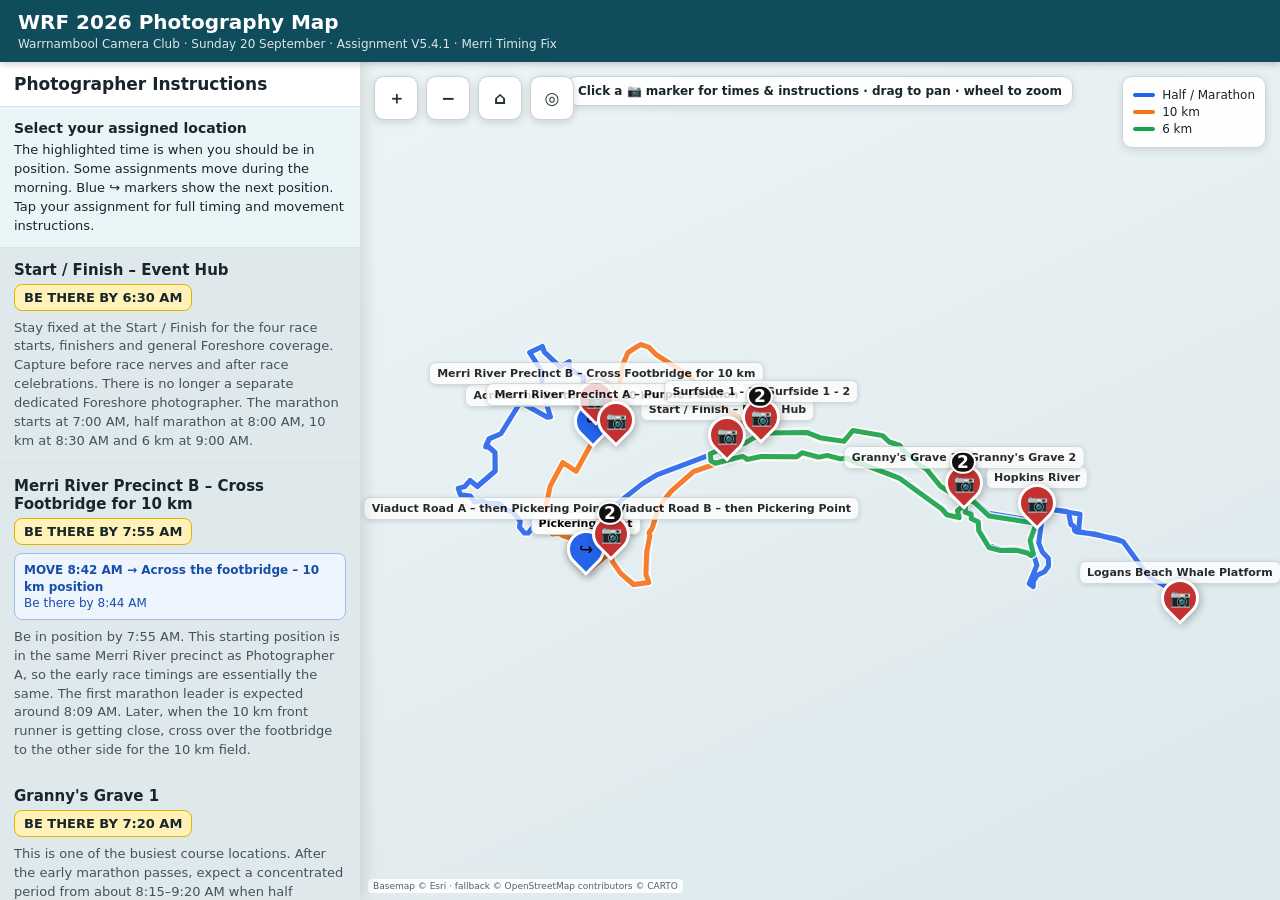
==== commit a1919a70: "Update index.html" ====
--- a/site/running-festival/index.html
+++ b/site/running-festival/index.html
@@ -313,7 +313,7 @@
 <body>
 <div id="app">
 <header>
-  <div class="title"><h1>WRF 2026 Photography Map</h1><p>Warrnambool Camera Club · Sunday 20 September · Assignment V5.4 · 2:45 Marathon</p></div>
+  <div class="title"><h1>WRF 2026 Photography Map</h1><p>Warrnambool Camera Club · Sunday 20 September · Assignment V5.4.1 · Merri Timing Fix</p></div>
   <button class="header-btn" id="locationsBtn"><span class="full-label">Photographer Instructions</span><span class="short-label">Instructions</span></button>
 </header>
 <main>
@@ -352,7 +352,7 @@
 </main>
 </div>
 <script>
-window.WRF_DATA={"event":{"title":"Warrnambool Running Festival 2026","subtitle":"Warrnambool Camera Club Photography Map","date":"Sunday 20 September 2026","starts":{"Marathon":"7:00 AM","Half Marathon":"8:00 AM","10 km":"8:30 AM","6 km":"9:00 AM"},"note":"Version 4 – Dynamic photographer assignments. There is no dedicated Foreshore photographer. Two photographers work the Merri River precinct, with one crossing the footbridge for the 10 km field. Two photographers start on Viaduct Road and later move to Pickering Point. Front-runner times are planning estimates."},"routes":[{"name":"Half / Marathon course","color":"#2563eb","polyline":"xriiFqqsdZNvAs@Z`Ida@tBvFlJlQ`TeAhDoCrC{E[gGuBf@yBAyLm@cA_A}B_@sEgCsC_DgG_KaDgR{AS{@h@lJte@tBvFlJlQ`TeAhDoCrC{E[gGuBf@{Ok@{AcAkEiAwFqEiHkLA{@aBwG_BgNf@oAe@gFBeRw@}Az@{GWqCd@_GIcBbAiD`AeHhCgLfAcDbDkF`EuJt@]TiARyC}A^s@qAs@[Fg@nBVXgBdAIf@uBtBItEyCp@wEAgGd@cEd@o@Mq@vC{@xFbCd@cAeACsAaAm@{BmAgAcBB{AhBwBz@oMsAj@iKL_@|Ci@Vq@~@OL]ZqHdBkN`NeMlDsKtCE`Bq@Na@vATNsAcBf@Sv@aBp@uCDmDrKaNdMg@`C_BxRiF[sA~StDd@kBzY_GvJdA\\O`BaD~HoF~Fy@pCmA\\}@~CoBlBm@rDuApBcA|NjCpCMlHg@xDgAbCLfS^hC}@AyA`GS`C{@RqB~GiAl@sJdO}HhRyAjBQnAZpB`AnBfC`BdRrBfLBM~@cBhCeDnC}@N{AfEcDb@iFc@gBnFeBDfA~CiEnGiA\\pAzE`GuE`FB|JsCBr@gEnMfLlIdAhEhBx@Ds@dAkBxFCnErHoA|BpA~ATjBtAe@NiDnAaAMmC`@oA@wEtAcBTqB~BkCpALnAsA?_AcBgBk@aB^yAj@EHi@dAeAIeCb@u@^qCNF[k@b@]~ARrBi@t@mApA[v@aB_EqHsBJ_@wAvEYhDoCxC{Fa@gFuBf@{Ok@{AcAkEiAwFqEiHkLcBsI_BgNf@oAe@gFBeRw@}Az@{GWqCd@_GIcBbAiD`AeHpEkQbDkF`EuJt@]n@{EUMmAd@s@qAs@[Fg@nBVXgBdAIf@uBtBItEyCp@wEAgGd@cEd@o@Mq@vC{@xFbCd@cAeACsAaAm@{BmAgAcBB{AhBwBz@oMsAj@iKL_@~Ci@Tq@~@OL]Z{HdBaN`NeMlDsKtCEjA_@d@s@vATNsAcBf@Sv@aBp@uCDmDrKaNdMg@`C_BxRiF[sA`TtDb@kBzY_GvJdA\\O`BaD~HuDrDiBbDIx@mA\\}@~CoBlBm@rDuApBcA|NjCpCMnHg@tDiAdCNfS^hC{@A_B`GO~B{@TqB~GiAl@wJnOyH~QyAjBStA~AzEfC`BdRrBfLBM~@cBhCeDnC}@N{AfEqEb@{Dc@gBnFeBDfA~CcEfGoAd@pAzE`GuE`FB|JsCBr@gEnMdLlIdAlEbBv@Bs@jAiBzFAnEpHqAxBtA~ATjBtAe@NiDnAaAMmC`@oA@wEtAcBTqB~BkCpALnAsA?aAcBeBk@aB^yAj@Eh@wAd@WIeCb@u@^qCNF[k@b@]|ARtBi@t@mApA[v@aB_EqHsBJ_@wAvEYhDoCxC{Fa@gFkBd@cC?yLm@cA_A}B_@sEgCsC_DgG_KaDgR{AQy@h@h@lCt@[OwA","points":392},{"name":"10 km course","color":"#f97316","polyline":"jriiFkqsdZRtAu@b@r@hDbBK\\m@_BuNBg@n@Wg@kFBsRw@yA|@qGUqC`@oFKkBfAoDPwBvDeR~KwUz@o@v@mECe@YEcAb@s@qAaBo@O`BaD~HoF~Fy@pCmA\\}@~CoBlBm@rDyAnC_A~MfClCMjKiA~DYxDJ`Ob@zBeAIcBjKwAb@oC~G_IlMiA~@cHdQeB~Be@pClBvEjD|AhLtAnPPM~@cBhCd@xA]P~OzJuBdF|HvEvM~BpAe@xAwBIeCb@u@^qCNF[k@b@]|ARtBi@t@mApA[v@aB_EqHsBJ_@wA`F]|CmCtCyE[gGkBr@qHOuEw@i@Ns@q@wFcByByAkCqCeG}JeDsR}AQw@h@h@nCf@YSsA","points":99},{"name":"6 km course","color":"#16a34a","polyline":"briiFwqsdZZbBs@r@n@rC~AK^cA{A{Mf@oAe@gFBeRw@}Az@{GWqCn@cFKkBfAoDPwBvDeR~KwUfAmAf@uE}A\\s@qAs@YFe@rBN\\iBz@?j@wBrBI`FoDf@cECeGd@eE`@cASe@uDx@eFkBcBlXuDtF_AxCVHO`BaD~HoF~Fy@pCmA\\}@~CoBlBm@rDuAnBcA~NpCxCq@vKcA|EB|Rz@jGhAvCnBlLb@W[_B","points":61}],"locations":[{"id":"start-finish-event-hub","name":"Start / Finish – Event Hub","photographer":"","lat":-38.392931,"lon":142.482328,"beThereBy":"6:50 AM","comment":"Stay fixed at the Start / Finish for the four race starts, finishers and general Foreshore coverage. There is no longer a separate dedicated Foreshore photographer. The marathon starts at 7:00 AM, half marathon at 8:00 AM, 10 km at 8:30 AM and 6 km at 9:00 AM.","raceTimes":{"Marathon":[{"time":"7:00 AM","km":0.0},{"time":"7:12 AM","km":3.1},{"time":"9:45 AM","km":42.2}],"Half Marathon":[{"time":"8:00 AM","km":0.0},{"time":"8:10 AM","km":3.1}],"10 km":[{"time":"8:30 AM","km":0.0},{"time":"9:02 AM","km":10.1}],"6 km":[{"time":"9:00 AM","km":0.0},{"time":"9:19 AM","km":6.2}]},"chronological":[{"time":"7:00 AM","race":"Marathon","km":0.0},{"time":"7:12 AM","race":"Marathon","km":3.1},{"time":"8:00 AM","race":"Half Marathon","km":0.0},{"time":"8:10 AM","race":"Half Marathon","km":3.1},{"time":"8:30 AM","race":"10 km","km":0.0},{"time":"9:00 AM","race":"6 km","km":0.0},{"time":"9:02 AM","race":"10 km","km":10.1},{"time":"9:19 AM","race":"6 km","km":6.2},{"time":"9:45 AM","race":"Marathon","km":42.2}]},{"id":"merri-river-east-move","name":"Merri River Precinct B – Cross Footbridge for 10 km","photographer":"","lat":-38.390534,"lon":142.471071,"beThereBy":"7:35 AM","comment":"Start at this position and photograph the marathon runners through the Merri River precinct. When the 10 km front runner is getting close, cross over the footbridge to the other side and set up for the 10 km runners.","raceTimes":{"Marathon":[{"time":"7:44 AM","km":11.3},{"time":"8:53 AM","km":28.9}],"Half Marathon":[{"time":"8:47 AM","km":14.2}],"10 km":[{"time":"8:49 AM","km":5.9}],"6 km":[]},"chronological":[{"time":"7:44 AM","race":"Marathon","km":11.3},{"time":"8:47 AM","race":"Half Marathon","km":14.2},{"time":"8:49 AM","race":"10 km","km":5.9},{"time":"8:53 AM","race":"Marathon","km":28.9}],"movement":[{"leaveBy":"8:42 AM","arriveBy":"8:44 AM","name":"Across the footbridge – 10 km position","lat":-38.392026,"lon":142.470827,"note":"Cross over the footbridge at about 8:42 AM and aim to be set up on the other side by about 8:44 AM. The 10 km leader is expected in this precinct at about 8:49 AM. From there concentrate on the 10 km field."}]},{"id":"granny-s-grave-1","name":"Granny's Grave 1","photographer":"","lat":-38.3961965,"lon":142.5026347,"beThereBy":"7:20 AM","comment":"This is one of the busiest course locations. After the early marathon passes, expect a concentrated period from about 8:15–9:20 AM when half marathon, 10 km, marathon and 6 km runners overlap. There may be very little downtime, so remain in position and camera-ready throughout that period.","raceTimes":{"Marathon":[{"time":"7:32 AM","km":8.2},{"time":"7:54 AM","km":13.8},{"time":"8:42 AM","km":26.0},{"time":"9:04 AM","km":31.6}],"Half Marathon":[{"time":"8:16 AM","km":5.2},{"time":"8:35 AM","km":10.8}],"10 km":[{"time":"8:37 AM","km":2.4}],"6 km":[{"time":"9:07 AM","km":2.4},{"time":"9:12 AM","km":4.0}]},"chronological":[{"time":"7:32 AM","race":"Marathon","km":8.2},{"time":"7:54 AM","race":"Marathon","km":13.8},{"time":"8:16 AM","race":"Half Marathon","km":5.2},{"time":"8:35 AM","race":"Half Marathon","km":10.8},{"time":"8:37 AM","race":"10 km","km":2.4},{"time":"8:42 AM","race":"Marathon","km":26.0},{"time":"9:04 AM","race":"Marathon","km":31.6},{"time":"9:07 AM","race":"6 km","km":2.4},{"time":"9:12 AM","race":"6 km","km":4.0}]},{"id":"granny-s-grave-2","name":"Granny's Grave 2","photographer":"","lat":-38.3960465,"lon":142.5026821,"beThereBy":"7:20 AM","comment":"This is one of the busiest course locations. After the early marathon passes, expect a concentrated period from about 8:15–9:20 AM when half marathon, 10 km, marathon and 6 km runners overlap. There may be very little downtime, so remain in position and camera-ready throughout that period.","raceTimes":{"Marathon":[{"time":"7:32 AM","km":8.2},{"time":"7:54 AM","km":13.8},{"time":"8:42 AM","km":26.0},{"time":"9:04 AM","km":31.6}],"Half Marathon":[{"time":"8:16 AM","km":5.2},{"time":"8:35 AM","km":10.8}],"10 km":[{"time":"8:37 AM","km":2.4}],"6 km":[{"time":"9:07 AM","km":2.4},{"time":"9:12 AM","km":4.0}]},"chronological":[{"time":"7:32 AM","race":"Marathon","km":8.2},{"time":"7:54 AM","race":"Marathon","km":13.8},{"time":"8:16 AM","race":"Half Marathon","km":5.2},{"time":"8:35 AM","race":"Half Marathon","km":10.8},{"time":"8:37 AM","race":"10 km","km":2.4},{"time":"8:42 AM","race":"Marathon","km":26.0},{"time":"9:04 AM","race":"Marathon","km":31.6},{"time":"9:07 AM","race":"6 km","km":2.4},{"time":"9:12 AM","race":"6 km","km":4.0}]},{"id":"hopkins-river","name":"Hopkins River","photographer":"","lat":-38.3975534,"lon":142.5089138,"beThereBy":"7:25 AM","comment":"Be in position by 7:25 AM. The marathon leader is expected around 7:38 AM and again around 7:52 AM. The half marathon arrives around 8:22–8:33 AM, with later marathon passes around 8:48 AM and 9:01 AM.","raceTimes":{"Marathon":[{"time":"7:38 AM","km":9.8},{"time":"7:52 AM","km":13.2},{"time":"8:48 AM","km":27.7},{"time":"9:01 AM","km":30.9}],"Half Marathon":[{"time":"8:22 AM","km":6.8},{"time":"8:33 AM","km":10.1}],"10 km":[],"6 km":[{"time":"9:10 AM","km":3.4}]},"chronological":[{"time":"7:38 AM","race":"Marathon","km":9.8},{"time":"7:52 AM","race":"Marathon","km":13.2},{"time":"8:22 AM","race":"Half Marathon","km":6.8},{"time":"8:33 AM","race":"Half Marathon","km":10.1},{"time":"8:48 AM","race":"Marathon","km":27.7},{"time":"9:01 AM","race":"Marathon","km":30.9},{"time":"9:10 AM","race":"6 km","km":3.4}]},{"id":"logans-beach-whale-platform","name":"Logans Beach Whale Platform","photographer":"","lat":-38.4039326,"lon":142.5211629,"beThereBy":"7:35 AM","comment":"Be in position by 7:35 AM. Expect the marathon leader at about 7:45 AM, the half marathon leader around 8:27 AM, then the marathon leader again near 8:55 AM.","raceTimes":{"Marathon":[{"time":"7:45 AM","km":11.4},{"time":"8:55 AM","km":29.3}],"Half Marathon":[{"time":"8:27 AM","km":8.4}],"10 km":[],"6 km":[]},"chronological":[{"time":"7:45 AM","race":"Marathon","km":11.4},{"time":"8:27 AM","race":"Half Marathon","km":8.4},{"time":"8:55 AM","race":"Marathon","km":29.3}]},{"id":"surfside-1-1","name":"Surfside 1 - 1","photographer":"","lat":-38.3917147,"lon":142.4852354,"beThereBy":"7:50 AM","comment":"Be in position by 7:50 AM. The marathon leader is expected at about 8:01 AM. Later, the half marathon and 10 km leaders arrive around 8:41–8:43 AM. The marathon leader returns around 9:10 AM.","raceTimes":{"Marathon":[{"time":"8:01 AM","km":15.6},{"time":"9:10 AM","km":33.3}],"Half Marathon":[{"time":"8:41 AM","km":12.6}],"10 km":[{"time":"8:43 AM","km":4.2}],"6 km":[]},"chronological":[{"time":"8:01 AM","race":"Marathon","km":15.6},{"time":"8:41 AM","race":"Half Marathon","km":12.6},{"time":"8:43 AM","race":"10 km","km":4.2},{"time":"9:10 AM","race":"Marathon","km":33.3}]},{"id":"surfside-1-2","name":"Surfside 1 - 2","photographer":"","lat":-38.3917071,"lon":142.4853318,"beThereBy":"7:50 AM","comment":"Be in position by 7:50 AM. The marathon leader is expected at about 8:01 AM. Later, the half marathon and 10 km leaders arrive around 8:41–8:43 AM. The marathon leader returns around 9:10 AM.","raceTimes":{"Marathon":[{"time":"8:01 AM","km":15.6},{"time":"9:10 AM","km":33.3}],"Half Marathon":[{"time":"8:41 AM","km":12.6}],"10 km":[{"time":"8:43 AM","km":4.2}],"6 km":[]},"chronological":[{"time":"8:01 AM","race":"Marathon","km":15.6},{"time":"8:41 AM","race":"Half Marathon","km":12.6},{"time":"8:43 AM","race":"10 km","km":4.2},{"time":"9:10 AM","race":"Marathon","km":33.3}]},{"id":"merri-river","name":"Merri River Precinct A – Purple Position","photographer":"","lat":-38.391926,"lon":142.472799,"beThereBy":"7:55 AM","comment":"Stay at the Purple position on the Price Street side of the Merri precinct. Photograph the runners through this section and remain here while the second Merri photographer moves across for the 10 km field.","raceTimes":{"Marathon":[{"time":"8:09 AM","km":17.6},{"time":"9:18 AM","km":35.4}],"Half Marathon":[{"time":"8:47 AM","km":14.6}],"10 km":[{"time":"8:49 AM","km":6.3}],"6 km":[]},"chronological":[{"time":"8:09 AM","race":"Marathon","km":17.6},{"time":"8:47 AM","race":"Half Marathon","km":14.6},{"time":"8:49 AM","race":"10 km","km":6.3},{"time":"9:18 AM","race":"Marathon","km":35.4}],"movement":[]},{"id":"viaduct-pickering-early","name":"Viaduct Road A – then Pickering Point","photographer":"","lat":-38.399636,"lon":142.472367,"beThereBy":"7:00 AM","comment":"START AT VIADUCT ROAD and be in position by 7:00 AM for the marathon. Photograph the marathon runners first, then the front of the 10 km field. As soon as the front 10 km runners are through, move across to Pickering Point. This is the early mover and should be at Pickering in time for the half-marathon leaders.","raceTimes":{"Marathon":[{"time":"7:05 AM","km":1.4},{"time":"7:18 AM","km":4.5},{"time":"8:27 AM","km":22.3},{"time":"9:36 AM","km":39.9}],"Half Marathon":[{"time":"9:03 AM","km":19.3}],"10 km":[{"time":"8:55 AM","km":8.1}],"6 km":[]},"chronological":[{"time":"7:05 AM","race":"Marathon","km":1.4},{"time":"7:18 AM","race":"Marathon","km":4.5},{"time":"8:27 AM","race":"Marathon","km":22.3},{"time":"8:55 AM","race":"10 km","km":8.1},{"time":"9:03 AM","race":"Half Marathon","km":19.3},{"time":"9:36 AM","race":"Marathon","km":39.9}],"movement":[{"leaveBy":"8:56 AM","arriveBy":"8:59 AM","name":"Pickering Point","lat":-38.400599,"lon":142.470157,"note":"MOVE TO PICKERING POINT immediately after the front 10 km runners. Aim to be in position by 8:59 AM for the half-marathon leaders, then remain for the later marathon pass."}]},{"id":"viaduct-pickering-late","name":"Viaduct Road B – then Pickering Point","photographer":"","lat":-38.399556000000004,"lon":142.47241699999998,"beThereBy":"7:00 AM","comment":"START AT VIADUCT ROAD and be in position by 7:00 AM for the marathon. Photograph the marathon runners first, then stay longer for more of the 10 km field. Once you have good 10 km coverage, move across to Pickering Point for the later marathon runners.","raceTimes":{"Marathon":[{"time":"7:05 AM","km":1.4},{"time":"7:18 AM","km":4.5},{"time":"8:27 AM","km":22.3},{"time":"9:36 AM","km":39.9}],"Half Marathon":[{"time":"9:03 AM","km":19.3}],"10 km":[{"time":"8:55 AM","km":8.1}],"6 km":[]},"chronological":[{"time":"7:05 AM","race":"Marathon","km":1.4},{"time":"7:18 AM","race":"Marathon","km":4.5},{"time":"8:27 AM","race":"Marathon","km":22.3},{"time":"8:55 AM","race":"10 km","km":8.1},{"time":"9:03 AM","race":"Half Marathon","km":19.3},{"time":"9:36 AM","race":"Marathon","km":39.9}],"movement":[{"leaveBy":"9:10 AM","arriveBy":"9:15 AM","name":"Pickering Point","lat":-38.400599,"lon":142.470157,"note":"MOVE TO PICKERING POINT after giving the 10 km field longer coverage. Be there well before the later marathon leader, expected around 9:36 AM."}]}]};
+window.WRF_DATA={"event":{"title":"Warrnambool Running Festival 2026","subtitle":"Warrnambool Camera Club Photography Map","date":"Sunday 20 September 2026","starts":{"Marathon":"7:00 AM","Half Marathon":"8:00 AM","10 km":"8:30 AM","6 km":"9:00 AM"},"note":"Version 4 – Dynamic photographer assignments. There is no dedicated Foreshore photographer. Two photographers work the Merri River precinct, with one crossing the footbridge for the 10 km field. Two photographers start on Viaduct Road and later move to Pickering Point. Front-runner times are planning estimates."},"routes":[{"name":"Half / Marathon course","color":"#2563eb","polyline":"xriiFqqsdZNvAs@Z`Ida@tBvFlJlQ`TeAhDoCrC{E[gGuBf@yBAyLm@cA_A}B_@sEgCsC_DgG_KaDgR{AS{@h@lJte@tBvFlJlQ`TeAhDoCrC{E[gGuBf@{Ok@{AcAkEiAwFqEiHkLA{@aBwG_BgNf@oAe@gFBeRw@}Az@{GWqCd@_GIcBbAiD`AeHhCgLfAcDbDkF`EuJt@]TiARyC}A^s@qAs@[Fg@nBVXgBdAIf@uBtBItEyCp@wEAgGd@cEd@o@Mq@vC{@xFbCd@cAeACsAaAm@{BmAgAcBB{AhBwBz@oMsAj@iKL_@|Ci@Vq@~@OL]ZqHdBkN`NeMlDsKtCE`Bq@Na@vATNsAcBf@Sv@aBp@uCDmDrKaNdMg@`C_BxRiF[sA~StDd@kBzY_GvJdA\\O`BaD~HoF~Fy@pCmA\\}@~CoBlBm@rDuApBcA|NjCpCMlHg@xDgAbCLfS^hC}@AyA`GS`C{@RqB~GiAl@sJdO}HhRyAjBQnAZpB`AnBfC`BdRrBfLBM~@cBhCeDnC}@N{AfEcDb@iFc@gBnFeBDfA~CiEnGiA\\pAzE`GuE`FB|JsCBr@gEnMfLlIdAhEhBx@Ds@dAkBxFCnErHoA|BpA~ATjBtAe@NiDnAaAMmC`@oA@wEtAcBTqB~BkCpALnAsA?_AcBgBk@aB^yAj@EHi@dAeAIeCb@u@^qCNF[k@b@]~ARrBi@t@mApA[v@aB_EqHsBJ_@wAvEYhDoCxC{Fa@gFuBf@{Ok@{AcAkEiAwFqEiHkLcBsI_BgNf@oAe@gFBeRw@}Az@{GWqCd@_GIcBbAiD`AeHpEkQbDkF`EuJt@]n@{EUMmAd@s@qAs@[Fg@nBVXgBdAIf@uBtBItEyCp@wEAgGd@cEd@o@Mq@vC{@xFbCd@cAeACsAaAm@{BmAgAcBB{AhBwBz@oMsAj@iKL_@~Ci@Tq@~@OL]Z{HdBaN`NeMlDsKtCEjA_@d@s@vATNsAcBf@Sv@aBp@uCDmDrKaNdMg@`C_BxRiF[sA`TtDb@kBzY_GvJdA\\O`BaD~HuDrDiBbDIx@mA\\}@~CoBlBm@rDuApBcA|NjCpCMnHg@tDiAdCNfS^hC{@A_B`GO~B{@TqB~GiAl@wJnOyH~QyAjBStA~AzEfC`BdRrBfLBM~@cBhCeDnC}@N{AfEqEb@{Dc@gBnFeBDfA~CcEfGoAd@pAzE`GuE`FB|JsCBr@gEnMdLlIdAlEbBv@Bs@jAiBzFAnEpHqAxBtA~ATjBtAe@NiDnAaAMmC`@oA@wEtAcBTqB~BkCpALnAsA?aAcBeBk@aB^yAj@Eh@wAd@WIeCb@u@^qCNF[k@b@]|ARtBi@t@mApA[v@aB_EqHsBJ_@wAvEYhDoCxC{Fa@gFkBd@cC?yLm@cA_A}B_@sEgCsC_DgG_KaDgR{AQy@h@h@lCt@[OwA","points":392},{"name":"10 km course","color":"#f97316","polyline":"jriiFkqsdZRtAu@b@r@hDbBK\\m@_BuNBg@n@Wg@kFBsRw@yA|@qGUqC`@oFKkBfAoDPwBvDeR~KwUz@o@v@mECe@YEcAb@s@qAaBo@O`BaD~HoF~Fy@pCmA\\}@~CoBlBm@rDyAnC_A~MfClCMjKiA~DYxDJ`Ob@zBeAIcBjKwAb@oC~G_IlMiA~@cHdQeB~Be@pClBvEjD|AhLtAnPPM~@cBhCd@xA]P~OzJuBdF|HvEvM~BpAe@xAwBIeCb@u@^qCNF[k@b@]|ARtBi@t@mApA[v@aB_EqHsBJ_@wA`F]|CmCtCyE[gGkBr@qHOuEw@i@Ns@q@wFcByByAkCqCeG}JeDsR}AQw@h@h@nCf@YSsA","points":99},{"name":"6 km course","color":"#16a34a","polyline":"briiFwqsdZZbBs@r@n@rC~AK^cA{A{Mf@oAe@gFBeRw@}Az@{GWqCn@cFKkBfAoDPwBvDeR~KwUfAmAf@uE}A\\s@qAs@YFe@rBN\\iBz@?j@wBrBI`FoDf@cECeGd@eE`@cASe@uDx@eFkBcBlXuDtF_AxCVHO`BaD~HoF~Fy@pCmA\\}@~CoBlBm@rDuAnBcA~NpCxCq@vKcA|EB|Rz@jGhAvCnBlLb@W[_B","points":61}],"locations":[{"id":"start-finish-event-hub","name":"Start / Finish – Event Hub","photographer":"","lat":-38.392931,"lon":142.482328,"beThereBy":"6:30 AM","comment":"Stay fixed at the Start / Finish for the four race starts, finishers and general Foreshore coverage. Capture before race nerves and after race celebrations. There is no longer a separate dedicated Foreshore photographer. The marathon starts at 7:00 AM, half marathon at 8:00 AM, 10 km at 8:30 AM and 6 km at 9:00 AM.","raceTimes":{"Marathon":[{"time":"7:00 AM","km":0.0},{"time":"7:12 AM","km":3.1},{"time":"9:45 AM","km":42.2}],"Half Marathon":[{"time":"8:00 AM","km":0.0},{"time":"8:10 AM","km":3.1}],"10 km":[{"time":"8:30 AM","km":0.0},{"time":"9:02 AM","km":10.1}],"6 km":[{"time":"9:00 AM","km":0.0},{"time":"9:19 AM","km":6.2}]},"chronological":[{"time":"7:00 AM","race":"Marathon","km":0.0},{"time":"7:12 AM","race":"Marathon","km":3.1},{"time":"8:00 AM","race":"Half Marathon","km":0.0},{"time":"8:10 AM","race":"Half Marathon","km":3.1},{"time":"8:30 AM","race":"10 km","km":0.0},{"time":"9:00 AM","race":"6 km","km":0.0},{"time":"9:02 AM","race":"10 km","km":10.1},{"time":"9:19 AM","race":"6 km","km":6.2},{"time":"9:45 AM","race":"Marathon","km":42.2}]},{"id":"merri-river-east-move","name":"Merri River Precinct B – Cross Footbridge for 10 km","photographer":"","lat":-38.390534,"lon":142.471071,"beThereBy":"7:55 AM","comment":"Be in position by 7:55 AM. This starting position is in the same Merri River precinct as Photographer A, so the early race timings are essentially the same. The first marathon leader is expected around 8:09 AM. Later, when the 10 km front runner is getting close, cross over the footbridge to the other side for the 10 km field.","raceTimes":{"Marathon":[{"time":"8:09 AM","km":17.6},{"time":"9:18 AM","km":35.4}],"Half Marathon":[{"time":"8:47 AM","km":14.6}],"10 km":[{"time":"8:49 AM","km":6.3}],"6 km":[]},"chronological":[{"time":"8:09 AM","race":"Marathon","km":17.6},{"time":"8:47 AM","race":"Half Marathon","km":14.6},{"time":"8:49 AM","race":"10 km","km":6.3},{"time":"9:18 AM","race":"Marathon","km":35.4}],"movement":[{"leaveBy":"8:42 AM","arriveBy":"8:44 AM","name":"Across the footbridge – 10 km position","lat":-38.392026,"lon":142.470827,"note":"Cross over the footbridge at about 8:42 AM and aim to be set up on the other side by about 8:44 AM. The 10 km leader is expected in this precinct at about 8:49 AM. From there concentrate on the 10 km field."}]},{"id":"granny-s-grave-1","name":"Granny's Grave 1","photographer":"","lat":-38.3961965,"lon":142.5026347,"beThereBy":"7:20 AM","comment":"This is one of the busiest course locations. After the early marathon passes, expect a concentrated period from about 8:15–9:20 AM when half marathon, 10 km, marathon and 6 km runners overlap. There may be very little downtime, so remain in position and camera-ready throughout that period.","raceTimes":{"Marathon":[{"time":"7:32 AM","km":8.2},{"time":"7:54 AM","km":13.8},{"time":"8:42 AM","km":26.0},{"time":"9:04 AM","km":31.6}],"Half Marathon":[{"time":"8:16 AM","km":5.2},{"time":"8:35 AM","km":10.8}],"10 km":[{"time":"8:37 AM","km":2.4}],"6 km":[{"time":"9:07 AM","km":2.4},{"time":"9:12 AM","km":4.0}]},"chronological":[{"time":"7:32 AM","race":"Marathon","km":8.2},{"time":"7:54 AM","race":"Marathon","km":13.8},{"time":"8:16 AM","race":"Half Marathon","km":5.2},{"time":"8:35 AM","race":"Half Marathon","km":10.8},{"time":"8:37 AM","race":"10 km","km":2.4},{"time":"8:42 AM","race":"Marathon","km":26.0},{"time":"9:04 AM","race":"Marathon","km":31.6},{"time":"9:07 AM","race":"6 km","km":2.4},{"time":"9:12 AM","race":"6 km","km":4.0}]},{"id":"granny-s-grave-2","name":"Granny's Grave 2","photographer":"","lat":-38.3960465,"lon":142.5026821,"beThereBy":"7:20 AM","comment":"This is one of the busiest course locations. After the early marathon passes, expect a concentrated period from about 8:15–9:20 AM when half marathon, 10 km, marathon and 6 km runners overlap. There may be very little downtime, so remain in position and camera-ready throughout that period.","raceTimes":{"Marathon":[{"time":"7:32 AM","km":8.2},{"time":"7:54 AM","km":13.8},{"time":"8:42 AM","km":26.0},{"time":"9:04 AM","km":31.6}],"Half Marathon":[{"time":"8:16 AM","km":5.2},{"time":"8:35 AM","km":10.8}],"10 km":[{"time":"8:37 AM","km":2.4}],"6 km":[{"time":"9:07 AM","km":2.4},{"time":"9:12 AM","km":4.0}]},"chronological":[{"time":"7:32 AM","race":"Marathon","km":8.2},{"time":"7:54 AM","race":"Marathon","km":13.8},{"time":"8:16 AM","race":"Half Marathon","km":5.2},{"time":"8:35 AM","race":"Half Marathon","km":10.8},{"time":"8:37 AM","race":"10 km","km":2.4},{"time":"8:42 AM","race":"Marathon","km":26.0},{"time":"9:04 AM","race":"Marathon","km":31.6},{"time":"9:07 AM","race":"6 km","km":2.4},{"time":"9:12 AM","race":"6 km","km":4.0}]},{"id":"hopkins-river","name":"Hopkins River","photographer":"","lat":-38.3975534,"lon":142.5089138,"beThereBy":"7:25 AM","comment":"Be in position by 7:25 AM. The marathon leader is expected around 7:38 AM and again around 7:52 AM. The half marathon arrives around 8:22–8:33 AM, with later marathon passes around 8:48 AM and 9:01 AM.","raceTimes":{"Marathon":[{"time":"7:38 AM","km":9.8},{"time":"7:52 AM","km":13.2},{"time":"8:48 AM","km":27.7},{"time":"9:01 AM","km":30.9}],"Half Marathon":[{"time":"8:22 AM","km":6.8},{"time":"8:33 AM","km":10.1}],"10 km":[],"6 km":[{"time":"9:10 AM","km":3.4}]},"chronological":[{"time":"7:38 AM","race":"Marathon","km":9.8},{"time":"7:52 AM","race":"Marathon","km":13.2},{"time":"8:22 AM","race":"Half Marathon","km":6.8},{"time":"8:33 AM","race":"Half Marathon","km":10.1},{"time":"8:48 AM","race":"Marathon","km":27.7},{"time":"9:01 AM","race":"Marathon","km":30.9},{"time":"9:10 AM","race":"6 km","km":3.4}]},{"id":"logans-beach-whale-platform","name":"Logans Beach Whale Platform","photographer":"","lat":-38.4039326,"lon":142.5211629,"beThereBy":"7:35 AM","comment":"Be in position by 7:35 AM. Expect the marathon leader at about 7:45 AM, the half marathon leader around 8:27 AM, then the marathon leader again near 8:55 AM.","raceTimes":{"Marathon":[{"time":"7:45 AM","km":11.4},{"time":"8:55 AM","km":29.3}],"Half Marathon":[{"time":"8:27 AM","km":8.4}],"10 km":[],"6 km":[]},"chronological":[{"time":"7:45 AM","race":"Marathon","km":11.4},{"time":"8:27 AM","race":"Half Marathon","km":8.4},{"time":"8:55 AM","race":"Marathon","km":29.3}]},{"id":"surfside-1-1","name":"Surfside 1 - 1","photographer":"","lat":-38.3917147,"lon":142.4852354,"beThereBy":"7:50 AM","comment":"Be in position by 7:50 AM. The marathon leader is expected at about 8:01 AM. Later, the half marathon and 10 km leaders arrive around 8:41–8:43 AM. The marathon leader returns around 9:10 AM.","raceTimes":{"Marathon":[{"time":"8:01 AM","km":15.6},{"time":"9:10 AM","km":33.3}],"Half Marathon":[{"time":"8:41 AM","km":12.6}],"10 km":[{"time":"8:43 AM","km":4.2}],"6 km":[]},"chronological":[{"time":"8:01 AM","race":"Marathon","km":15.6},{"time":"8:41 AM","race":"Half Marathon","km":12.6},{"time":"8:43 AM","race":"10 km","km":4.2},{"time":"9:10 AM","race":"Marathon","km":33.3}]},{"id":"surfside-1-2","name":"Surfside 1 - 2","photographer":"","lat":-38.3917071,"lon":142.4853318,"beThereBy":"7:50 AM","comment":"Be in position by 7:50 AM. The marathon leader is expected at about 8:01 AM. Later, the half marathon and 10 km leaders arrive around 8:41–8:43 AM. The marathon leader returns around 9:10 AM.","raceTimes":{"Marathon":[{"time":"8:01 AM","km":15.6},{"time":"9:10 AM","km":33.3}],"Half Marathon":[{"time":"8:41 AM","km":12.6}],"10 km":[{"time":"8:43 AM","km":4.2}],"6 km":[]},"chronological":[{"time":"8:01 AM","race":"Marathon","km":15.6},{"time":"8:41 AM","race":"Half Marathon","km":12.6},{"time":"8:43 AM","race":"10 km","km":4.2},{"time":"9:10 AM","race":"Marathon","km":33.3}]},{"id":"merri-river","name":"Merri River Precinct A – Purple Position","photographer":"","lat":-38.391926,"lon":142.472799,"beThereBy":"7:55 AM","comment":"Stay at the Purple position on the Price Street side of the Merri precinct. Photograph the runners through this section and remain here while the second Merri photographer moves across for the 10 km field.","raceTimes":{"Marathon":[{"time":"8:09 AM","km":17.6},{"time":"9:18 AM","km":35.4}],"Half Marathon":[{"time":"8:47 AM","km":14.6}],"10 km":[{"time":"8:49 AM","km":6.3}],"6 km":[]},"chronological":[{"time":"8:09 AM","race":"Marathon","km":17.6},{"time":"8:47 AM","race":"Half Marathon","km":14.6},{"time":"8:49 AM","race":"10 km","km":6.3},{"time":"9:18 AM","race":"Marathon","km":35.4}],"movement":[]},{"id":"viaduct-pickering-early","name":"Viaduct Road A – then Pickering Point","photographer":"","lat":-38.399636,"lon":142.472367,"beThereBy":"7:00 AM","comment":"START AT VIADUCT ROAD and be in position by 7:00 AM for the marathon. Photograph the marathon runners first, then the front of the 10 km field. As soon as the front 10 km runners are through, move across to Pickering Point. This is the early mover and should be at Pickering in time for the half-marathon leaders.","raceTimes":{"Marathon":[{"time":"7:05 AM","km":1.4},{"time":"7:18 AM","km":4.5},{"time":"8:27 AM","km":22.3},{"time":"9:36 AM","km":39.9}],"Half Marathon":[{"time":"9:03 AM","km":19.3}],"10 km":[{"time":"8:55 AM","km":8.1}],"6 km":[]},"chronological":[{"time":"7:05 AM","race":"Marathon","km":1.4},{"time":"7:18 AM","race":"Marathon","km":4.5},{"time":"8:27 AM","race":"Marathon","km":22.3},{"time":"8:55 AM","race":"10 km","km":8.1},{"time":"9:03 AM","race":"Half Marathon","km":19.3},{"time":"9:36 AM","race":"Marathon","km":39.9}],"movement":[{"leaveBy":"8:56 AM","arriveBy":"8:59 AM","name":"Pickering Point","lat":-38.400599,"lon":142.470157,"note":"MOVE TO PICKERING POINT immediately after the front 10 km runners. Aim to be in position by 8:59 AM for the half-marathon leaders, then remain for the later marathon pass."}]},{"id":"viaduct-pickering-late","name":"Viaduct Road B – then Pickering Point","photographer":"","lat":-38.399556000000004,"lon":142.47241699999998,"beThereBy":"7:00 AM","comment":"START AT VIADUCT ROAD and be in position by 7:00 AM for the marathon. Photograph the marathon runners first, then stay longer for more of the 10 km field. Once you have good 10 km coverage, move across to Pickering Point for the later marathon runners.","raceTimes":{"Marathon":[{"time":"7:05 AM","km":1.4},{"time":"7:18 AM","km":4.5},{"time":"8:27 AM","km":22.3},{"time":"9:36 AM","km":39.9}],"Half Marathon":[{"time":"9:03 AM","km":19.3}],"10 km":[{"time":"8:55 AM","km":8.1}],"6 km":[]},"chronological":[{"time":"7:05 AM","race":"Marathon","km":1.4},{"time":"7:18 AM","race":"Marathon","km":4.5},{"time":"8:27 AM","race":"Marathon","km":22.3},{"time":"8:55 AM","race":"10 km","km":8.1},{"time":"9:03 AM","race":"Half Marathon","km":19.3},{"time":"9:36 AM","race":"Marathon","km":39.9}],"movement":[{"leaveBy":"9:10 AM","arriveBy":"9:15 AM","name":"Pickering Point","lat":-38.400599,"lon":142.470157,"note":"MOVE TO PICKERING POINT after giving the 10 km field longer coverage. Be there well before the later marathon leader, expected around 9:36 AM."}]}]};
 </script>
 <script>
 (()=>{
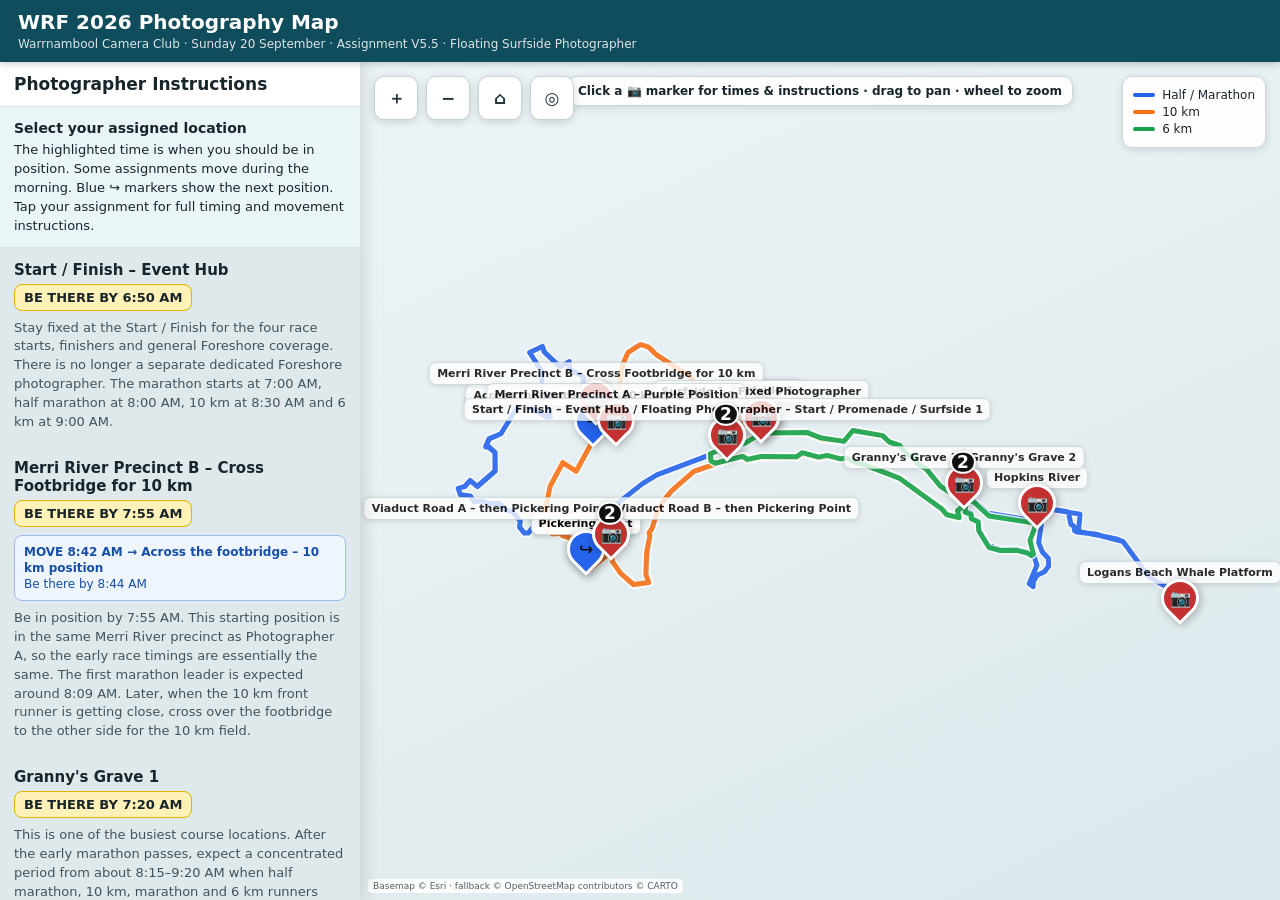
==== commit d8287f63: "Update index.html" ====
--- a/site/running-festival/index.html
+++ b/site/running-festival/index.html
@@ -313,7 +313,7 @@
 <body>
 <div id="app">
 <header>
-  <div class="title"><h1>WRF 2026 Photography Map</h1><p>Warrnambool Camera Club · Sunday 20 September · Assignment V5.4.1 · Merri Timing Fix</p></div>
+  <div class="title"><h1>WRF 2026 Photography Map</h1><p>Warrnambool Camera Club · Sunday 20 September · Assignment V5.5 · Floating Surfside Photographer</p></div>
   <button class="header-btn" id="locationsBtn"><span class="full-label">Photographer Instructions</span><span class="short-label">Instructions</span></button>
 </header>
 <main>
@@ -352,7 +352,7 @@
 </main>
 </div>
 <script>
-window.WRF_DATA={"event":{"title":"Warrnambool Running Festival 2026","subtitle":"Warrnambool Camera Club Photography Map","date":"Sunday 20 September 2026","starts":{"Marathon":"7:00 AM","Half Marathon":"8:00 AM","10 km":"8:30 AM","6 km":"9:00 AM"},"note":"Version 4 – Dynamic photographer assignments. There is no dedicated Foreshore photographer. Two photographers work the Merri River precinct, with one crossing the footbridge for the 10 km field. Two photographers start on Viaduct Road and later move to Pickering Point. Front-runner times are planning estimates."},"routes":[{"name":"Half / Marathon course","color":"#2563eb","polyline":"xriiFqqsdZNvAs@Z`Ida@tBvFlJlQ`TeAhDoCrC{E[gGuBf@yBAyLm@cA_A}B_@sEgCsC_DgG_KaDgR{AS{@h@lJte@tBvFlJlQ`TeAhDoCrC{E[gGuBf@{Ok@{AcAkEiAwFqEiHkLA{@aBwG_BgNf@oAe@gFBeRw@}Az@{GWqCd@_GIcBbAiD`AeHhCgLfAcDbDkF`EuJt@]TiARyC}A^s@qAs@[Fg@nBVXgBdAIf@uBtBItEyCp@wEAgGd@cEd@o@Mq@vC{@xFbCd@cAeACsAaAm@{BmAgAcBB{AhBwBz@oMsAj@iKL_@|Ci@Vq@~@OL]ZqHdBkN`NeMlDsKtCE`Bq@Na@vATNsAcBf@Sv@aBp@uCDmDrKaNdMg@`C_BxRiF[sA~StDd@kBzY_GvJdA\\O`BaD~HoF~Fy@pCmA\\}@~CoBlBm@rDuApBcA|NjCpCMlHg@xDgAbCLfS^hC}@AyA`GS`C{@RqB~GiAl@sJdO}HhRyAjBQnAZpB`AnBfC`BdRrBfLBM~@cBhCeDnC}@N{AfEcDb@iFc@gBnFeBDfA~CiEnGiA\\pAzE`GuE`FB|JsCBr@gEnMfLlIdAhEhBx@Ds@dAkBxFCnErHoA|BpA~ATjBtAe@NiDnAaAMmC`@oA@wEtAcBTqB~BkCpALnAsA?_AcBgBk@aB^yAj@EHi@dAeAIeCb@u@^qCNF[k@b@]~ARrBi@t@mApA[v@aB_EqHsBJ_@wAvEYhDoCxC{Fa@gFuBf@{Ok@{AcAkEiAwFqEiHkLcBsI_BgNf@oAe@gFBeRw@}Az@{GWqCd@_GIcBbAiD`AeHpEkQbDkF`EuJt@]n@{EUMmAd@s@qAs@[Fg@nBVXgBdAIf@uBtBItEyCp@wEAgGd@cEd@o@Mq@vC{@xFbCd@cAeACsAaAm@{BmAgAcBB{AhBwBz@oMsAj@iKL_@~Ci@Tq@~@OL]Z{HdBaN`NeMlDsKtCEjA_@d@s@vATNsAcBf@Sv@aBp@uCDmDrKaNdMg@`C_BxRiF[sA`TtDb@kBzY_GvJdA\\O`BaD~HuDrDiBbDIx@mA\\}@~CoBlBm@rDuApBcA|NjCpCMnHg@tDiAdCNfS^hC{@A_B`GO~B{@TqB~GiAl@wJnOyH~QyAjBStA~AzEfC`BdRrBfLBM~@cBhCeDnC}@N{AfEqEb@{Dc@gBnFeBDfA~CcEfGoAd@pAzE`GuE`FB|JsCBr@gEnMdLlIdAlEbBv@Bs@jAiBzFAnEpHqAxBtA~ATjBtAe@NiDnAaAMmC`@oA@wEtAcBTqB~BkCpALnAsA?aAcBeBk@aB^yAj@Eh@wAd@WIeCb@u@^qCNF[k@b@]|ARtBi@t@mApA[v@aB_EqHsBJ_@wAvEYhDoCxC{Fa@gFkBd@cC?yLm@cA_A}B_@sEgCsC_DgG_KaDgR{AQy@h@h@lCt@[OwA","points":392},{"name":"10 km course","color":"#f97316","polyline":"jriiFkqsdZRtAu@b@r@hDbBK\\m@_BuNBg@n@Wg@kFBsRw@yA|@qGUqC`@oFKkBfAoDPwBvDeR~KwUz@o@v@mECe@YEcAb@s@qAaBo@O`BaD~HoF~Fy@pCmA\\}@~CoBlBm@rDyAnC_A~MfClCMjKiA~DYxDJ`Ob@zBeAIcBjKwAb@oC~G_IlMiA~@cHdQeB~Be@pClBvEjD|AhLtAnPPM~@cBhCd@xA]P~OzJuBdF|HvEvM~BpAe@xAwBIeCb@u@^qCNF[k@b@]|ARtBi@t@mApA[v@aB_EqHsBJ_@wA`F]|CmCtCyE[gGkBr@qHOuEw@i@Ns@q@wFcByByAkCqCeG}JeDsR}AQw@h@h@nCf@YSsA","points":99},{"name":"6 km course","color":"#16a34a","polyline":"briiFwqsdZZbBs@r@n@rC~AK^cA{A{Mf@oAe@gFBeRw@}Az@{GWqCn@cFKkBfAoDPwBvDeR~KwUfAmAf@uE}A\\s@qAs@YFe@rBN\\iBz@?j@wBrBI`FoDf@cECeGd@eE`@cASe@uDx@eFkBcBlXuDtF_AxCVHO`BaD~HoF~Fy@pCmA\\}@~CoBlBm@rDuAnBcA~NpCxCq@vKcA|EB|Rz@jGhAvCnBlLb@W[_B","points":61}],"locations":[{"id":"start-finish-event-hub","name":"Start / Finish – Event Hub","photographer":"","lat":-38.392931,"lon":142.482328,"beThereBy":"6:30 AM","comment":"Stay fixed at the Start / Finish for the four race starts, finishers and general Foreshore coverage. Capture before race nerves and after race celebrations. There is no longer a separate dedicated Foreshore photographer. The marathon starts at 7:00 AM, half marathon at 8:00 AM, 10 km at 8:30 AM and 6 km at 9:00 AM.","raceTimes":{"Marathon":[{"time":"7:00 AM","km":0.0},{"time":"7:12 AM","km":3.1},{"time":"9:45 AM","km":42.2}],"Half Marathon":[{"time":"8:00 AM","km":0.0},{"time":"8:10 AM","km":3.1}],"10 km":[{"time":"8:30 AM","km":0.0},{"time":"9:02 AM","km":10.1}],"6 km":[{"time":"9:00 AM","km":0.0},{"time":"9:19 AM","km":6.2}]},"chronological":[{"time":"7:00 AM","race":"Marathon","km":0.0},{"time":"7:12 AM","race":"Marathon","km":3.1},{"time":"8:00 AM","race":"Half Marathon","km":0.0},{"time":"8:10 AM","race":"Half Marathon","km":3.1},{"time":"8:30 AM","race":"10 km","km":0.0},{"time":"9:00 AM","race":"6 km","km":0.0},{"time":"9:02 AM","race":"10 km","km":10.1},{"time":"9:19 AM","race":"6 km","km":6.2},{"time":"9:45 AM","race":"Marathon","km":42.2}]},{"id":"merri-river-east-move","name":"Merri River Precinct B – Cross Footbridge for 10 km","photographer":"","lat":-38.390534,"lon":142.471071,"beThereBy":"7:55 AM","comment":"Be in position by 7:55 AM. This starting position is in the same Merri River precinct as Photographer A, so the early race timings are essentially the same. The first marathon leader is expected around 8:09 AM. Later, when the 10 km front runner is getting close, cross over the footbridge to the other side for the 10 km field.","raceTimes":{"Marathon":[{"time":"8:09 AM","km":17.6},{"time":"9:18 AM","km":35.4}],"Half Marathon":[{"time":"8:47 AM","km":14.6}],"10 km":[{"time":"8:49 AM","km":6.3}],"6 km":[]},"chronological":[{"time":"8:09 AM","race":"Marathon","km":17.6},{"time":"8:47 AM","race":"Half Marathon","km":14.6},{"time":"8:49 AM","race":"10 km","km":6.3},{"time":"9:18 AM","race":"Marathon","km":35.4}],"movement":[{"leaveBy":"8:42 AM","arriveBy":"8:44 AM","name":"Across the footbridge – 10 km position","lat":-38.392026,"lon":142.470827,"note":"Cross over the footbridge at about 8:42 AM and aim to be set up on the other side by about 8:44 AM. The 10 km leader is expected in this precinct at about 8:49 AM. From there concentrate on the 10 km field."}]},{"id":"granny-s-grave-1","name":"Granny's Grave 1","photographer":"","lat":-38.3961965,"lon":142.5026347,"beThereBy":"7:20 AM","comment":"This is one of the busiest course locations. After the early marathon passes, expect a concentrated period from about 8:15–9:20 AM when half marathon, 10 km, marathon and 6 km runners overlap. There may be very little downtime, so remain in position and camera-ready throughout that period.","raceTimes":{"Marathon":[{"time":"7:32 AM","km":8.2},{"time":"7:54 AM","km":13.8},{"time":"8:42 AM","km":26.0},{"time":"9:04 AM","km":31.6}],"Half Marathon":[{"time":"8:16 AM","km":5.2},{"time":"8:35 AM","km":10.8}],"10 km":[{"time":"8:37 AM","km":2.4}],"6 km":[{"time":"9:07 AM","km":2.4},{"time":"9:12 AM","km":4.0}]},"chronological":[{"time":"7:32 AM","race":"Marathon","km":8.2},{"time":"7:54 AM","race":"Marathon","km":13.8},{"time":"8:16 AM","race":"Half Marathon","km":5.2},{"time":"8:35 AM","race":"Half Marathon","km":10.8},{"time":"8:37 AM","race":"10 km","km":2.4},{"time":"8:42 AM","race":"Marathon","km":26.0},{"time":"9:04 AM","race":"Marathon","km":31.6},{"time":"9:07 AM","race":"6 km","km":2.4},{"time":"9:12 AM","race":"6 km","km":4.0}]},{"id":"granny-s-grave-2","name":"Granny's Grave 2","photographer":"","lat":-38.3960465,"lon":142.5026821,"beThereBy":"7:20 AM","comment":"This is one of the busiest course locations. After the early marathon passes, expect a concentrated period from about 8:15–9:20 AM when half marathon, 10 km, marathon and 6 km runners overlap. There may be very little downtime, so remain in position and camera-ready throughout that period.","raceTimes":{"Marathon":[{"time":"7:32 AM","km":8.2},{"time":"7:54 AM","km":13.8},{"time":"8:42 AM","km":26.0},{"time":"9:04 AM","km":31.6}],"Half Marathon":[{"time":"8:16 AM","km":5.2},{"time":"8:35 AM","km":10.8}],"10 km":[{"time":"8:37 AM","km":2.4}],"6 km":[{"time":"9:07 AM","km":2.4},{"time":"9:12 AM","km":4.0}]},"chronological":[{"time":"7:32 AM","race":"Marathon","km":8.2},{"time":"7:54 AM","race":"Marathon","km":13.8},{"time":"8:16 AM","race":"Half Marathon","km":5.2},{"time":"8:35 AM","race":"Half Marathon","km":10.8},{"time":"8:37 AM","race":"10 km","km":2.4},{"time":"8:42 AM","race":"Marathon","km":26.0},{"time":"9:04 AM","race":"Marathon","km":31.6},{"time":"9:07 AM","race":"6 km","km":2.4},{"time":"9:12 AM","race":"6 km","km":4.0}]},{"id":"hopkins-river","name":"Hopkins River","photographer":"","lat":-38.3975534,"lon":142.5089138,"beThereBy":"7:25 AM","comment":"Be in position by 7:25 AM. The marathon leader is expected around 7:38 AM and again around 7:52 AM. The half marathon arrives around 8:22–8:33 AM, with later marathon passes around 8:48 AM and 9:01 AM.","raceTimes":{"Marathon":[{"time":"7:38 AM","km":9.8},{"time":"7:52 AM","km":13.2},{"time":"8:48 AM","km":27.7},{"time":"9:01 AM","km":30.9}],"Half Marathon":[{"time":"8:22 AM","km":6.8},{"time":"8:33 AM","km":10.1}],"10 km":[],"6 km":[{"time":"9:10 AM","km":3.4}]},"chronological":[{"time":"7:38 AM","race":"Marathon","km":9.8},{"time":"7:52 AM","race":"Marathon","km":13.2},{"time":"8:22 AM","race":"Half Marathon","km":6.8},{"time":"8:33 AM","race":"Half Marathon","km":10.1},{"time":"8:48 AM","race":"Marathon","km":27.7},{"time":"9:01 AM","race":"Marathon","km":30.9},{"time":"9:10 AM","race":"6 km","km":3.4}]},{"id":"logans-beach-whale-platform","name":"Logans Beach Whale Platform","photographer":"","lat":-38.4039326,"lon":142.5211629,"beThereBy":"7:35 AM","comment":"Be in position by 7:35 AM. Expect the marathon leader at about 7:45 AM, the half marathon leader around 8:27 AM, then the marathon leader again near 8:55 AM.","raceTimes":{"Marathon":[{"time":"7:45 AM","km":11.4},{"time":"8:55 AM","km":29.3}],"Half Marathon":[{"time":"8:27 AM","km":8.4}],"10 km":[],"6 km":[]},"chronological":[{"time":"7:45 AM","race":"Marathon","km":11.4},{"time":"8:27 AM","race":"Half Marathon","km":8.4},{"time":"8:55 AM","race":"Marathon","km":29.3}]},{"id":"surfside-1-1","name":"Surfside 1 - 1","photographer":"","lat":-38.3917147,"lon":142.4852354,"beThereBy":"7:50 AM","comment":"Be in position by 7:50 AM. The marathon leader is expected at about 8:01 AM. Later, the half marathon and 10 km leaders arrive around 8:41–8:43 AM. The marathon leader returns around 9:10 AM.","raceTimes":{"Marathon":[{"time":"8:01 AM","km":15.6},{"time":"9:10 AM","km":33.3}],"Half Marathon":[{"time":"8:41 AM","km":12.6}],"10 km":[{"time":"8:43 AM","km":4.2}],"6 km":[]},"chronological":[{"time":"8:01 AM","race":"Marathon","km":15.6},{"time":"8:41 AM","race":"Half Marathon","km":12.6},{"time":"8:43 AM","race":"10 km","km":4.2},{"time":"9:10 AM","race":"Marathon","km":33.3}]},{"id":"surfside-1-2","name":"Surfside 1 - 2","photographer":"","lat":-38.3917071,"lon":142.4853318,"beThereBy":"7:50 AM","comment":"Be in position by 7:50 AM. The marathon leader is expected at about 8:01 AM. Later, the half marathon and 10 km leaders arrive around 8:41–8:43 AM. The marathon leader returns around 9:10 AM.","raceTimes":{"Marathon":[{"time":"8:01 AM","km":15.6},{"time":"9:10 AM","km":33.3}],"Half Marathon":[{"time":"8:41 AM","km":12.6}],"10 km":[{"time":"8:43 AM","km":4.2}],"6 km":[]},"chronological":[{"time":"8:01 AM","race":"Marathon","km":15.6},{"time":"8:41 AM","race":"Half Marathon","km":12.6},{"time":"8:43 AM","race":"10 km","km":4.2},{"time":"9:10 AM","race":"Marathon","km":33.3}]},{"id":"merri-river","name":"Merri River Precinct A – Purple Position","photographer":"","lat":-38.391926,"lon":142.472799,"beThereBy":"7:55 AM","comment":"Stay at the Purple position on the Price Street side of the Merri precinct. Photograph the runners through this section and remain here while the second Merri photographer moves across for the 10 km field.","raceTimes":{"Marathon":[{"time":"8:09 AM","km":17.6},{"time":"9:18 AM","km":35.4}],"Half Marathon":[{"time":"8:47 AM","km":14.6}],"10 km":[{"time":"8:49 AM","km":6.3}],"6 km":[]},"chronological":[{"time":"8:09 AM","race":"Marathon","km":17.6},{"time":"8:47 AM","race":"Half Marathon","km":14.6},{"time":"8:49 AM","race":"10 km","km":6.3},{"time":"9:18 AM","race":"Marathon","km":35.4}],"movement":[]},{"id":"viaduct-pickering-early","name":"Viaduct Road A – then Pickering Point","photographer":"","lat":-38.399636,"lon":142.472367,"beThereBy":"7:00 AM","comment":"START AT VIADUCT ROAD and be in position by 7:00 AM for the marathon. Photograph the marathon runners first, then the front of the 10 km field. As soon as the front 10 km runners are through, move across to Pickering Point. This is the early mover and should be at Pickering in time for the half-marathon leaders.","raceTimes":{"Marathon":[{"time":"7:05 AM","km":1.4},{"time":"7:18 AM","km":4.5},{"time":"8:27 AM","km":22.3},{"time":"9:36 AM","km":39.9}],"Half Marathon":[{"time":"9:03 AM","km":19.3}],"10 km":[{"time":"8:55 AM","km":8.1}],"6 km":[]},"chronological":[{"time":"7:05 AM","race":"Marathon","km":1.4},{"time":"7:18 AM","race":"Marathon","km":4.5},{"time":"8:27 AM","race":"Marathon","km":22.3},{"time":"8:55 AM","race":"10 km","km":8.1},{"time":"9:03 AM","race":"Half Marathon","km":19.3},{"time":"9:36 AM","race":"Marathon","km":39.9}],"movement":[{"leaveBy":"8:56 AM","arriveBy":"8:59 AM","name":"Pickering Point","lat":-38.400599,"lon":142.470157,"note":"MOVE TO PICKERING POINT immediately after the front 10 km runners. Aim to be in position by 8:59 AM for the half-marathon leaders, then remain for the later marathon pass."}]},{"id":"viaduct-pickering-late","name":"Viaduct Road B – then Pickering Point","photographer":"","lat":-38.399556000000004,"lon":142.47241699999998,"beThereBy":"7:00 AM","comment":"START AT VIADUCT ROAD and be in position by 7:00 AM for the marathon. Photograph the marathon runners first, then stay longer for more of the 10 km field. Once you have good 10 km coverage, move across to Pickering Point for the later marathon runners.","raceTimes":{"Marathon":[{"time":"7:05 AM","km":1.4},{"time":"7:18 AM","km":4.5},{"time":"8:27 AM","km":22.3},{"time":"9:36 AM","km":39.9}],"Half Marathon":[{"time":"9:03 AM","km":19.3}],"10 km":[{"time":"8:55 AM","km":8.1}],"6 km":[]},"chronological":[{"time":"7:05 AM","race":"Marathon","km":1.4},{"time":"7:18 AM","race":"Marathon","km":4.5},{"time":"8:27 AM","race":"Marathon","km":22.3},{"time":"8:55 AM","race":"10 km","km":8.1},{"time":"9:03 AM","race":"Half Marathon","km":19.3},{"time":"9:36 AM","race":"Marathon","km":39.9}],"movement":[{"leaveBy":"9:10 AM","arriveBy":"9:15 AM","name":"Pickering Point","lat":-38.400599,"lon":142.470157,"note":"MOVE TO PICKERING POINT after giving the 10 km field longer coverage. Be there well before the later marathon leader, expected around 9:36 AM."}]}]};
+window.WRF_DATA={"event":{"title":"Warrnambool Running Festival 2026","subtitle":"Warrnambool Camera Club Photography Map","date":"Sunday 20 September 2026","starts":{"Marathon":"7:00 AM","Half Marathon":"8:00 AM","10 km":"8:30 AM","6 km":"9:00 AM"},"note":"Version 4 – Dynamic photographer assignments. There is no dedicated Foreshore photographer. Two photographers work the Merri River precinct, with one crossing the footbridge for the 10 km field. Two photographers start on Viaduct Road and later move to Pickering Point. Front-runner times are planning estimates."},"routes":[{"name":"Half / Marathon course","color":"#2563eb","polyline":"xriiFqqsdZNvAs@Z`Ida@tBvFlJlQ`TeAhDoCrC{E[gGuBf@yBAyLm@cA_A}B_@sEgCsC_DgG_KaDgR{AS{@h@lJte@tBvFlJlQ`TeAhDoCrC{E[gGuBf@{Ok@{AcAkEiAwFqEiHkLA{@aBwG_BgNf@oAe@gFBeRw@}Az@{GWqCd@_GIcBbAiD`AeHhCgLfAcDbDkF`EuJt@]TiARyC}A^s@qAs@[Fg@nBVXgBdAIf@uBtBItEyCp@wEAgGd@cEd@o@Mq@vC{@xFbCd@cAeACsAaAm@{BmAgAcBB{AhBwBz@oMsAj@iKL_@|Ci@Vq@~@OL]ZqHdBkN`NeMlDsKtCE`Bq@Na@vATNsAcBf@Sv@aBp@uCDmDrKaNdMg@`C_BxRiF[sA~StDd@kBzY_GvJdA\\O`BaD~HoF~Fy@pCmA\\}@~CoBlBm@rDuApBcA|NjCpCMlHg@xDgAbCLfS^hC}@AyA`GS`C{@RqB~GiAl@sJdO}HhRyAjBQnAZpB`AnBfC`BdRrBfLBM~@cBhCeDnC}@N{AfEcDb@iFc@gBnFeBDfA~CiEnGiA\\pAzE`GuE`FB|JsCBr@gEnMfLlIdAhEhBx@Ds@dAkBxFCnErHoA|BpA~ATjBtAe@NiDnAaAMmC`@oA@wEtAcBTqB~BkCpALnAsA?_AcBgBk@aB^yAj@EHi@dAeAIeCb@u@^qCNF[k@b@]~ARrBi@t@mApA[v@aB_EqHsBJ_@wAvEYhDoCxC{Fa@gFuBf@{Ok@{AcAkEiAwFqEiHkLcBsI_BgNf@oAe@gFBeRw@}Az@{GWqCd@_GIcBbAiD`AeHpEkQbDkF`EuJt@]n@{EUMmAd@s@qAs@[Fg@nBVXgBdAIf@uBtBItEyCp@wEAgGd@cEd@o@Mq@vC{@xFbCd@cAeACsAaAm@{BmAgAcBB{AhBwBz@oMsAj@iKL_@~Ci@Tq@~@OL]Z{HdBaN`NeMlDsKtCEjA_@d@s@vATNsAcBf@Sv@aBp@uCDmDrKaNdMg@`C_BxRiF[sA`TtDb@kBzY_GvJdA\\O`BaD~HuDrDiBbDIx@mA\\}@~CoBlBm@rDuApBcA|NjCpCMnHg@tDiAdCNfS^hC{@A_B`GO~B{@TqB~GiAl@wJnOyH~QyAjBStA~AzEfC`BdRrBfLBM~@cBhCeDnC}@N{AfEqEb@{Dc@gBnFeBDfA~CcEfGoAd@pAzE`GuE`FB|JsCBr@gEnMdLlIdAlEbBv@Bs@jAiBzFAnEpHqAxBtA~ATjBtAe@NiDnAaAMmC`@oA@wEtAcBTqB~BkCpALnAsA?aAcBeBk@aB^yAj@Eh@wAd@WIeCb@u@^qCNF[k@b@]|ARtBi@t@mApA[v@aB_EqHsBJ_@wAvEYhDoCxC{Fa@gFkBd@cC?yLm@cA_A}B_@sEgCsC_DgG_KaDgR{AQy@h@h@lCt@[OwA","points":392},{"name":"10 km course","color":"#f97316","polyline":"jriiFkqsdZRtAu@b@r@hDbBK\\m@_BuNBg@n@Wg@kFBsRw@yA|@qGUqC`@oFKkBfAoDPwBvDeR~KwUz@o@v@mECe@YEcAb@s@qAaBo@O`BaD~HoF~Fy@pCmA\\}@~CoBlBm@rDyAnC_A~MfClCMjKiA~DYxDJ`Ob@zBeAIcBjKwAb@oC~G_IlMiA~@cHdQeB~Be@pClBvEjD|AhLtAnPPM~@cBhCd@xA]P~OzJuBdF|HvEvM~BpAe@xAwBIeCb@u@^qCNF[k@b@]|ARtBi@t@mApA[v@aB_EqHsBJ_@wA`F]|CmCtCyE[gGkBr@qHOuEw@i@Ns@q@wFcByByAkCqCeG}JeDsR}AQw@h@h@nCf@YSsA","points":99},{"name":"6 km course","color":"#16a34a","polyline":"briiFwqsdZZbBs@r@n@rC~AK^cA{A{Mf@oAe@gFBeRw@}Az@{GWqCn@cFKkBfAoDPwBvDeR~KwUfAmAf@uE}A\\s@qAs@YFe@rBN\\iBz@?j@wBrBI`FoDf@cECeGd@eE`@cASe@uDx@eFkBcBlXuDtF_AxCVHO`BaD~HoF~Fy@pCmA\\}@~CoBlBm@rDuAnBcA~NpCxCq@vKcA|EB|Rz@jGhAvCnBlLb@W[_B","points":61}],"locations":[{"id":"start-finish-event-hub","name":"Start / Finish – Event Hub","photographer":"","lat":-38.392931,"lon":142.482328,"beThereBy":"6:50 AM","comment":"Stay fixed at the Start / Finish for the four race starts, finishers and general Foreshore coverage. There is no longer a separate dedicated Foreshore photographer. The marathon starts at 7:00 AM, half marathon at 8:00 AM, 10 km at 8:30 AM and 6 km at 9:00 AM.","raceTimes":{"Marathon":[{"time":"7:00 AM","km":0.0},{"time":"7:12 AM","km":3.1},{"time":"9:45 AM","km":42.2}],"Half Marathon":[{"time":"8:00 AM","km":0.0},{"time":"8:10 AM","km":3.1}],"10 km":[{"time":"8:30 AM","km":0.0},{"time":"9:02 AM","km":10.1}],"6 km":[{"time":"9:00 AM","km":0.0},{"time":"9:19 AM","km":6.2}]},"chronological":[{"time":"7:00 AM","race":"Marathon","km":0.0},{"time":"7:12 AM","race":"Marathon","km":3.1},{"time":"8:00 AM","race":"Half Marathon","km":0.0},{"time":"8:10 AM","race":"Half Marathon","km":3.1},{"time":"8:30 AM","race":"10 km","km":0.0},{"time":"9:00 AM","race":"6 km","km":0.0},{"time":"9:02 AM","race":"10 km","km":10.1},{"time":"9:19 AM","race":"6 km","km":6.2},{"time":"9:45 AM","race":"Marathon","km":42.2}]},{"id":"merri-river-east-move","name":"Merri River Precinct B – Cross Footbridge for 10 km","photographer":"","lat":-38.390534,"lon":142.471071,"beThereBy":"7:55 AM","comment":"Be in position by 7:55 AM. This starting position is in the same Merri River precinct as Photographer A, so the early race timings are essentially the same. The first marathon leader is expected around 8:09 AM. Later, when the 10 km front runner is getting close, cross over the footbridge to the other side for the 10 km field.","raceTimes":{"Marathon":[{"time":"8:09 AM","km":17.6},{"time":"9:18 AM","km":35.4}],"Half Marathon":[{"time":"8:47 AM","km":14.6}],"10 km":[{"time":"8:49 AM","km":6.3}],"6 km":[]},"chronological":[{"time":"8:09 AM","race":"Marathon","km":17.6},{"time":"8:47 AM","race":"Half Marathon","km":14.6},{"time":"8:49 AM","race":"10 km","km":6.3},{"time":"9:18 AM","race":"Marathon","km":35.4}],"movement":[{"leaveBy":"8:42 AM","arriveBy":"8:44 AM","name":"Across the footbridge – 10 km position","lat":-38.392026,"lon":142.470827,"note":"Cross over the footbridge at about 8:42 AM and aim to be set up on the other side by about 8:44 AM. The 10 km leader is expected in this precinct at about 8:49 AM. From there concentrate on the 10 km field."}]},{"id":"granny-s-grave-1","name":"Granny's Grave 1","photographer":"","lat":-38.3961965,"lon":142.5026347,"beThereBy":"7:20 AM","comment":"This is one of the busiest course locations. After the early marathon passes, expect a concentrated period from about 8:15–9:20 AM when half marathon, 10 km, marathon and 6 km runners overlap. There may be very little downtime, so remain in position and camera-ready throughout that period.","raceTimes":{"Marathon":[{"time":"7:32 AM","km":8.2},{"time":"7:54 AM","km":13.8},{"time":"8:42 AM","km":26.0},{"time":"9:04 AM","km":31.6}],"Half Marathon":[{"time":"8:16 AM","km":5.2},{"time":"8:35 AM","km":10.8}],"10 km":[{"time":"8:37 AM","km":2.4}],"6 km":[{"time":"9:07 AM","km":2.4},{"time":"9:12 AM","km":4.0}]},"chronological":[{"time":"7:32 AM","race":"Marathon","km":8.2},{"time":"7:54 AM","race":"Marathon","km":13.8},{"time":"8:16 AM","race":"Half Marathon","km":5.2},{"time":"8:35 AM","race":"Half Marathon","km":10.8},{"time":"8:37 AM","race":"10 km","km":2.4},{"time":"8:42 AM","race":"Marathon","km":26.0},{"time":"9:04 AM","race":"Marathon","km":31.6},{"time":"9:07 AM","race":"6 km","km":2.4},{"time":"9:12 AM","race":"6 km","km":4.0}]},{"id":"granny-s-grave-2","name":"Granny's Grave 2","photographer":"","lat":-38.3960465,"lon":142.5026821,"beThereBy":"7:20 AM","comment":"This is one of the busiest course locations. After the early marathon passes, expect a concentrated period from about 8:15–9:20 AM when half marathon, 10 km, marathon and 6 km runners overlap. There may be very little downtime, so remain in position and camera-ready throughout that period.","raceTimes":{"Marathon":[{"time":"7:32 AM","km":8.2},{"time":"7:54 AM","km":13.8},{"time":"8:42 AM","km":26.0},{"time":"9:04 AM","km":31.6}],"Half Marathon":[{"time":"8:16 AM","km":5.2},{"time":"8:35 AM","km":10.8}],"10 km":[{"time":"8:37 AM","km":2.4}],"6 km":[{"time":"9:07 AM","km":2.4},{"time":"9:12 AM","km":4.0}]},"chronological":[{"time":"7:32 AM","race":"Marathon","km":8.2},{"time":"7:54 AM","race":"Marathon","km":13.8},{"time":"8:16 AM","race":"Half Marathon","km":5.2},{"time":"8:35 AM","race":"Half Marathon","km":10.8},{"time":"8:37 AM","race":"10 km","km":2.4},{"time":"8:42 AM","race":"Marathon","km":26.0},{"time":"9:04 AM","race":"Marathon","km":31.6},{"time":"9:07 AM","race":"6 km","km":2.4},{"time":"9:12 AM","race":"6 km","km":4.0}]},{"id":"hopkins-river","name":"Hopkins River","photographer":"","lat":-38.3975534,"lon":142.5089138,"beThereBy":"7:25 AM","comment":"Be in position by 7:25 AM. The marathon leader is expected around 7:38 AM and again around 7:52 AM. The half marathon arrives around 8:22–8:33 AM, with later marathon passes around 8:48 AM and 9:01 AM.","raceTimes":{"Marathon":[{"time":"7:38 AM","km":9.8},{"time":"7:52 AM","km":13.2},{"time":"8:48 AM","km":27.7},{"time":"9:01 AM","km":30.9}],"Half Marathon":[{"time":"8:22 AM","km":6.8},{"time":"8:33 AM","km":10.1}],"10 km":[],"6 km":[{"time":"9:10 AM","km":3.4}]},"chronological":[{"time":"7:38 AM","race":"Marathon","km":9.8},{"time":"7:52 AM","race":"Marathon","km":13.2},{"time":"8:22 AM","race":"Half Marathon","km":6.8},{"time":"8:33 AM","race":"Half Marathon","km":10.1},{"time":"8:48 AM","race":"Marathon","km":27.7},{"time":"9:01 AM","race":"Marathon","km":30.9},{"time":"9:10 AM","race":"6 km","km":3.4}]},{"id":"logans-beach-whale-platform","name":"Logans Beach Whale Platform","photographer":"","lat":-38.4039326,"lon":142.5211629,"beThereBy":"7:35 AM","comment":"Be in position by 7:35 AM. Expect the marathon leader at about 7:45 AM, the half marathon leader around 8:27 AM, then the marathon leader again near 8:55 AM.","raceTimes":{"Marathon":[{"time":"7:45 AM","km":11.4},{"time":"8:55 AM","km":29.3}],"Half Marathon":[{"time":"8:27 AM","km":8.4}],"10 km":[],"6 km":[]},"chronological":[{"time":"7:45 AM","race":"Marathon","km":11.4},{"time":"8:27 AM","race":"Half Marathon","km":8.4},{"time":"8:55 AM","race":"Marathon","km":29.3}]},{"id":"surfside-1-1","name":"Surfside 1 – Fixed Photographer","photographer":"","lat":-38.3917147,"lon":142.4852354,"beThereBy":"7:50 AM","comment":"Be in position by 7:50 AM. The marathon leader is expected at about 8:01 AM. The floating photographer will join you here shortly before that first marathon pass. Later, the half marathon and 10 km leaders arrive around 8:41–8:43 AM, and the marathon leader returns around 9:10 AM.","raceTimes":{"Marathon":[{"time":"8:01 AM","km":15.6},{"time":"9:10 AM","km":33.3}],"Half Marathon":[{"time":"8:41 AM","km":12.6}],"10 km":[{"time":"8:43 AM","km":4.2}],"6 km":[]},"chronological":[{"time":"8:01 AM","race":"Marathon","km":15.6},{"time":"8:41 AM","race":"Half Marathon","km":12.6},{"time":"8:43 AM","race":"10 km","km":4.2},{"time":"9:10 AM","race":"Marathon","km":33.3}]},{"id":"surfside-1-2","name":"Floating Photographer – Start / Promenade / Surfside 1","photographer":"","lat":-38.392931,"lon":142.482328,"beThereBy":"6:50 AM","comment":"Start at the Start / Finish and photograph the marathon start. After the start, float along the Promenade footpath or down Pertobe Road to capture different angles of the early marathon runners. At 7:50 AM leave that area and move to Surfside 1 to join the other photographer. Aim to be at Surfside by 7:55 AM, before the marathon leader is expected there at about 8:01 AM.","raceTimes":{"Marathon":[{"time":"7:00 AM","km":0.0},{"time":"7:12 AM","km":3.1},{"time":"8:01 AM","km":15.6},{"time":"9:10 AM","km":33.3}],"Half Marathon":[{"time":"8:41 AM","km":12.6}],"10 km":[{"time":"8:43 AM","km":4.2}],"6 km":[]},"chronological":[{"time":"7:00 AM","race":"Marathon","km":0.0},{"time":"7:12 AM","race":"Marathon","km":3.1},{"time":"8:01 AM","race":"Marathon","km":15.6},{"time":"8:41 AM","race":"Half Marathon","km":12.6},{"time":"8:43 AM","race":"10 km","km":4.2},{"time":"9:10 AM","race":"Marathon","km":33.3}],"movement":[{"leaveBy":"7:50 AM","arriveBy":"7:55 AM","name":"Surfside 1","lat":-38.3917071,"lon":142.4853318,"note":"At 7:50 AM leave the Promenade / Pertobe Road area and move to Surfside 1. Aim to be in position by 7:55 AM so there is a few minutes to set up before the marathon leader is expected at about 8:01 AM. From then on work with the other Surfside photographer."}]},{"id":"merri-river","name":"Merri River Precinct A – Purple Position","photographer":"","lat":-38.391926,"lon":142.472799,"beThereBy":"7:55 AM","comment":"Stay at the Purple position on the Price Street side of the Merri precinct. Photograph the runners through this section and remain here while the second Merri photographer moves across for the 10 km field.","raceTimes":{"Marathon":[{"time":"8:09 AM","km":17.6},{"time":"9:18 AM","km":35.4}],"Half Marathon":[{"time":"8:47 AM","km":14.6}],"10 km":[{"time":"8:49 AM","km":6.3}],"6 km":[]},"chronological":[{"time":"8:09 AM","race":"Marathon","km":17.6},{"time":"8:47 AM","race":"Half Marathon","km":14.6},{"time":"8:49 AM","race":"10 km","km":6.3},{"time":"9:18 AM","race":"Marathon","km":35.4}],"movement":[]},{"id":"viaduct-pickering-early","name":"Viaduct Road A – then Pickering Point","photographer":"","lat":-38.399636,"lon":142.472367,"beThereBy":"7:00 AM","comment":"START AT VIADUCT ROAD and be in position by 7:00 AM for the marathon. Photograph the marathon runners first, then the front of the 10 km field. As soon as the front 10 km runners are through, move across to Pickering Point. This is the early mover and should be at Pickering in time for the half-marathon leaders.","raceTimes":{"Marathon":[{"time":"7:05 AM","km":1.4},{"time":"7:18 AM","km":4.5},{"time":"8:27 AM","km":22.3},{"time":"9:36 AM","km":39.9}],"Half Marathon":[{"time":"9:03 AM","km":19.3}],"10 km":[{"time":"8:55 AM","km":8.1}],"6 km":[]},"chronological":[{"time":"7:05 AM","race":"Marathon","km":1.4},{"time":"7:18 AM","race":"Marathon","km":4.5},{"time":"8:27 AM","race":"Marathon","km":22.3},{"time":"8:55 AM","race":"10 km","km":8.1},{"time":"9:03 AM","race":"Half Marathon","km":19.3},{"time":"9:36 AM","race":"Marathon","km":39.9}],"movement":[{"leaveBy":"8:56 AM","arriveBy":"8:59 AM","name":"Pickering Point","lat":-38.400599,"lon":142.470157,"note":"MOVE TO PICKERING POINT immediately after the front 10 km runners. Aim to be in position by 8:59 AM for the half-marathon leaders, then remain for the later marathon pass."}]},{"id":"viaduct-pickering-late","name":"Viaduct Road B – then Pickering Point","photographer":"","lat":-38.399556000000004,"lon":142.47241699999998,"beThereBy":"7:00 AM","comment":"START AT VIADUCT ROAD and be in position by 7:00 AM for the marathon. Photograph the marathon runners first, then stay longer for more of the 10 km field. Once you have good 10 km coverage, move across to Pickering Point for the later marathon runners.","raceTimes":{"Marathon":[{"time":"7:05 AM","km":1.4},{"time":"7:18 AM","km":4.5},{"time":"8:27 AM","km":22.3},{"time":"9:36 AM","km":39.9}],"Half Marathon":[{"time":"9:03 AM","km":19.3}],"10 km":[{"time":"8:55 AM","km":8.1}],"6 km":[]},"chronological":[{"time":"7:05 AM","race":"Marathon","km":1.4},{"time":"7:18 AM","race":"Marathon","km":4.5},{"time":"8:27 AM","race":"Marathon","km":22.3},{"time":"8:55 AM","race":"10 km","km":8.1},{"time":"9:03 AM","race":"Half Marathon","km":19.3},{"time":"9:36 AM","race":"Marathon","km":39.9}],"movement":[{"leaveBy":"9:10 AM","arriveBy":"9:15 AM","name":"Pickering Point","lat":-38.400599,"lon":142.470157,"note":"MOVE TO PICKERING POINT after giving the 10 km field longer coverage. Be there well before the later marathon leader, expected around 9:36 AM."}]}]};
 </script>
 <script>
 (()=>{
